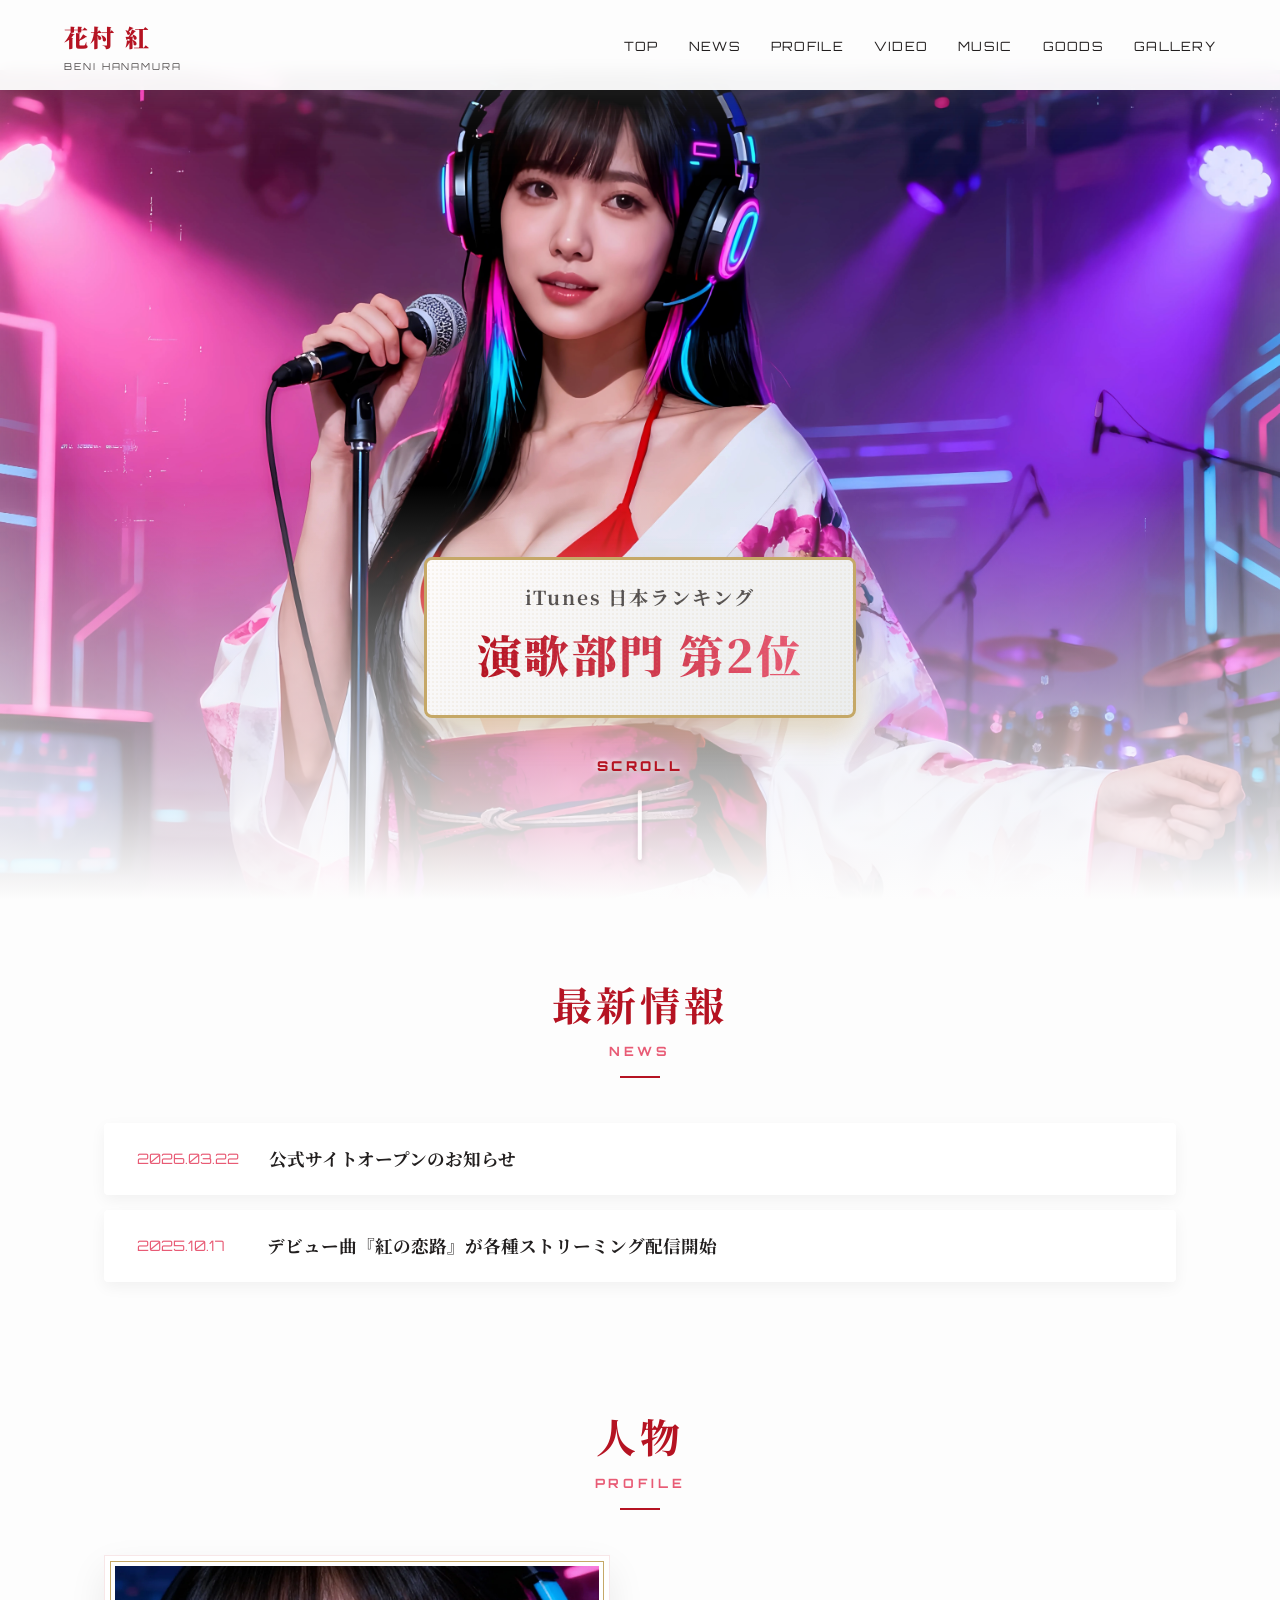
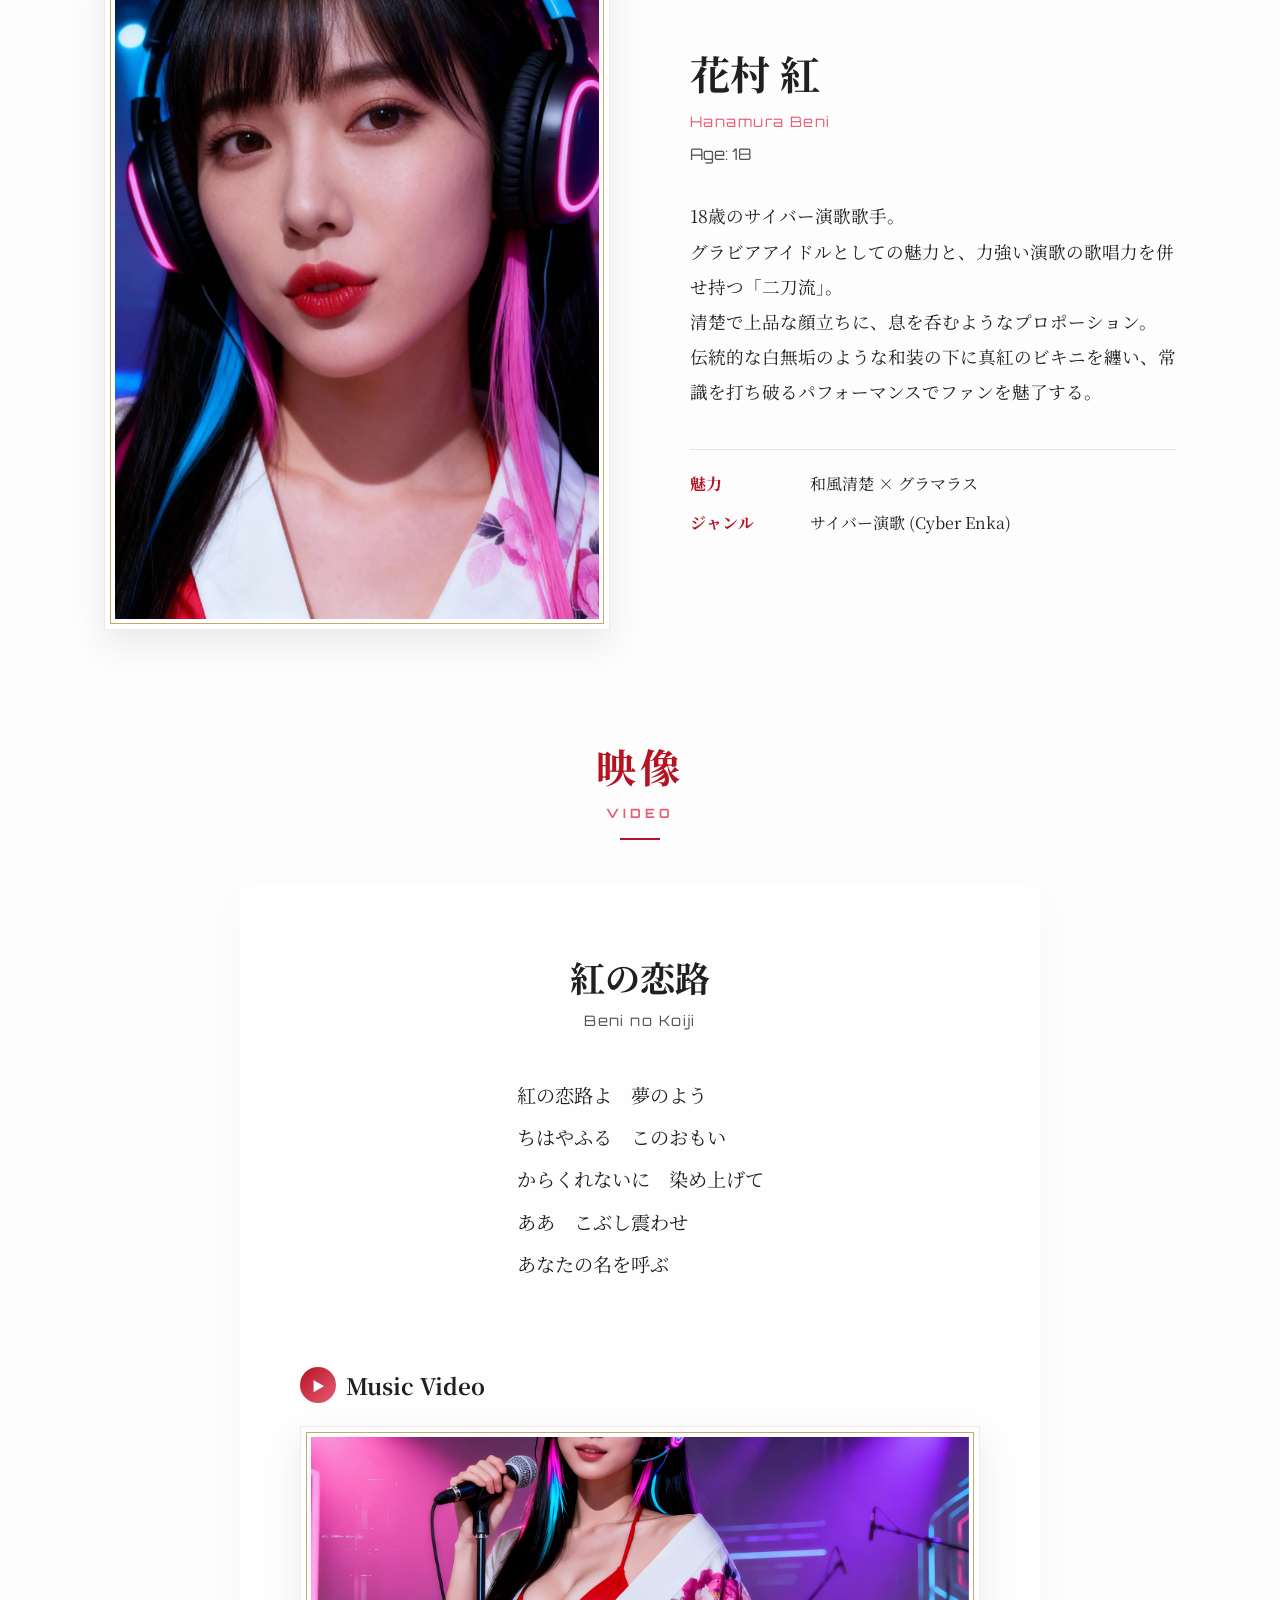
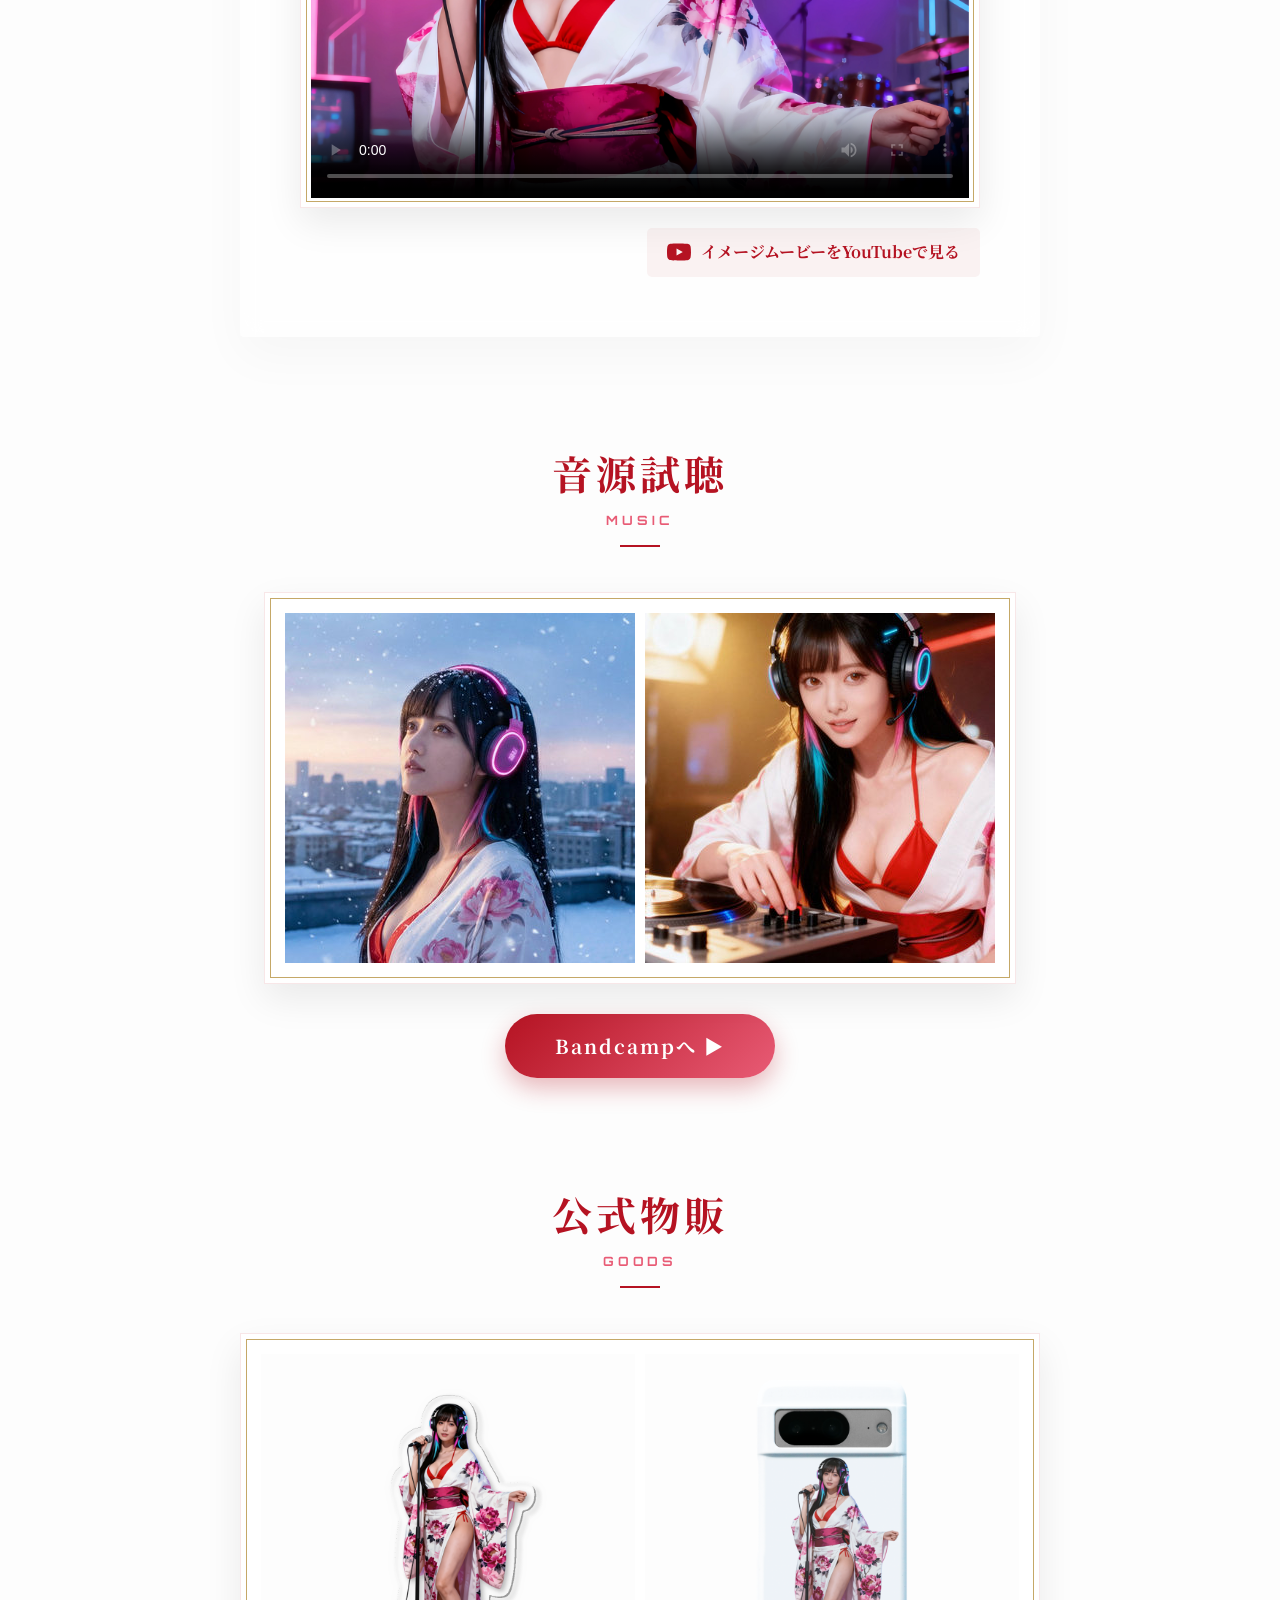
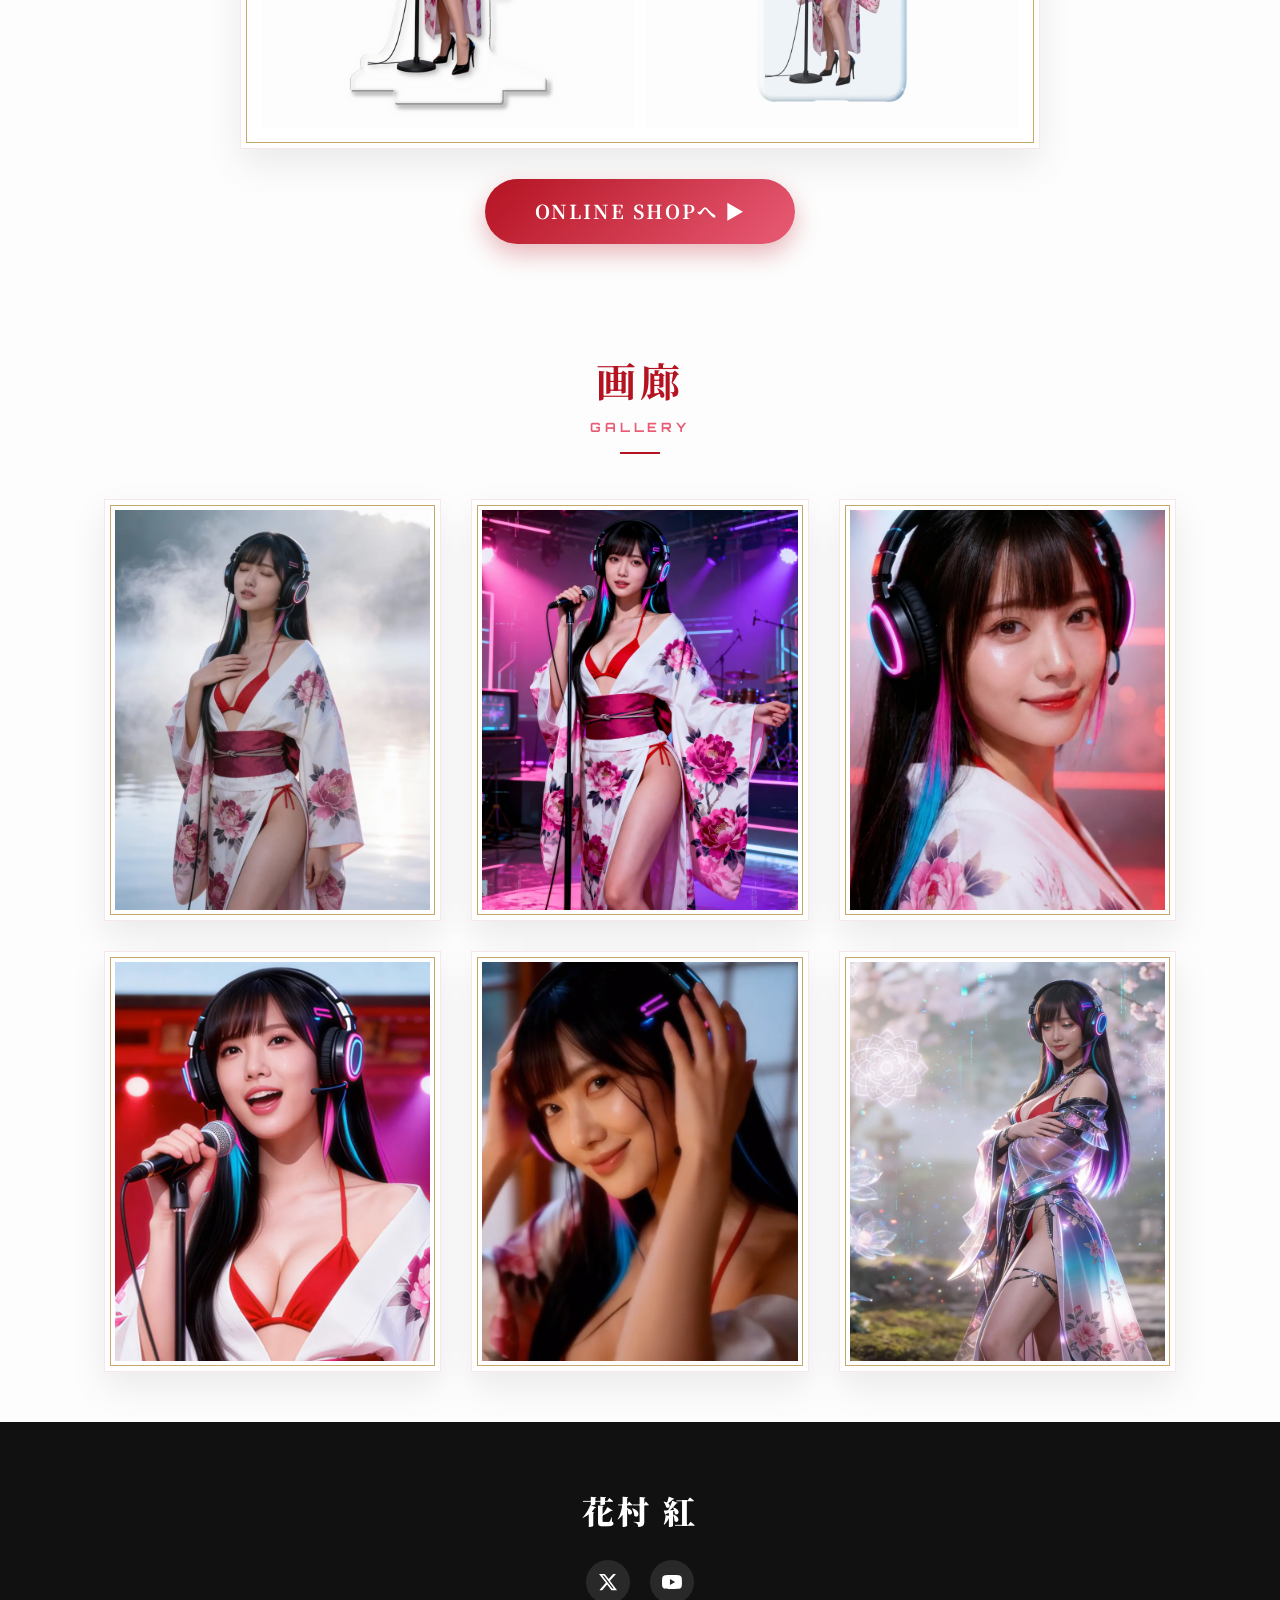
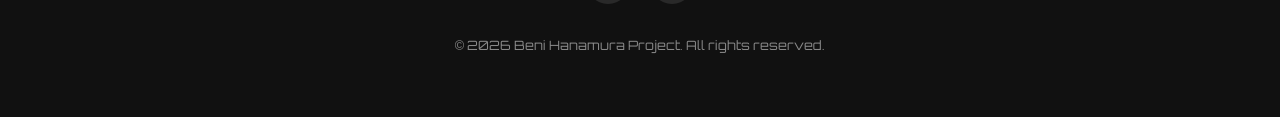
==== index.html @ e588fca7 "YouTubeイメージムービーのURLを更新" ====
<!DOCTYPE html>
<html lang="ja">
<head>
    <meta charset="UTF-8">
    <meta name="viewport" content="width=device-width, initial-scale=1.0">
    <meta name="description" content="iTunes演歌ランキング第2位獲得！18歳のグラビア×サイバー演歌歌手「花村 紅（はなむら べに）」のアーティスト公式サイト。">
    <meta name="keywords" content="花村紅, Beni Hanamura, サイバー演歌, 演歌, グラビア, アイドル, 紅の恋路">
    <title>花村 紅 (Beni Hanamura) | Official Website</title>
    
    <!-- Favicon & Web App Manifest -->
    <link rel="apple-touch-icon" sizes="180x180" href="images/favicon/apple-touch-icon.png">
    <link rel="icon" type="image/png" sizes="32x32" href="images/favicon/favicon-32x32.png">
    <link rel="icon" type="image/png" sizes="16x16" href="images/favicon/favicon-16x16.png">
    <link rel="manifest" href="manifest.json">
    <meta name="theme-color" content="#ffffff">
    
    <!-- OGP / Twitter Card for SEO -->
    <meta property="og:type" content="website">
    <meta property="og:url" content="https://jayz-ai.github.io/hanamura_hp/">
    <meta property="og:title" content="花村 紅 (Beni Hanamura) | Official Website">
    <meta property="og:description" content="iTunes演歌ランキング第2位獲得！18歳のグラビア×サイバー演歌歌手「花村 紅（はなむら べに）」のアーティスト公式サイト。">
    <meta property="og:image" content="https://jayz-ai.github.io/hanamura_hp/images/beni_hanamura_KV.jpg">
    <meta name="twitter:card" content="summary_large_image">
    <meta name="twitter:site" content="@BeniHanaCyber">
    <meta name="twitter:title" content="花村 紅 (Beni Hanamura) | Official Website">
    <meta name="twitter:description" content="iTunes演歌ランキング第2位獲得！18歳のグラビア×サイバー演歌歌手「花村 紅（はなむら べに）」のアーティスト公式サイト。">
    <meta name="twitter:image" content="https://jayz-ai.github.io/hanamura_hp/images/beni_hanamura_KV.jpg">
    
    <!-- Google Fonts -->
    <link rel="preconnect" href="https://fonts.googleapis.com">
    <link rel="preconnect" href="https://fonts.gstatic.com" crossorigin>
    <link href="https://fonts.googleapis.com/css2?family=Noto+Serif+JP:wght@300;400;700;900&family=Orbitron:wght@400;700;900&display=swap" rel="stylesheet">
    
    <link rel="stylesheet" href="css/style.css?v=2">
</head>
<body>
    <!-- 白いシルクのような流れる背景と、花びらを降らせるキャンバス -->
    <div class="silk-background"></div>
    <canvas id="petal-canvas"></canvas>

    <!-- Header / Navigation -->
    <header class="header">
        <div class="logo">
            <span class="logo-jp">花村 紅</span>
            <span class="logo-en">BENI HANAMURA</span>
        </div>
        <nav class="nav">
            <ul>
                <li><a href="#hero">TOP</a></li>
                <li><a href="#news">NEWS</a></li>
                <li><a href="#profile">PROFILE</a></li>
                <li><a href="#video">VIDEO</a></li>
                <li><a href="#music">MUSIC</a></li>
                <li><a href="#goods">GOODS</a></li>
                <li><a href="#gallery">GALLERY</a></li>
            </ul>
        </nav>
    </header>

    <!-- メインコンテンツ -->
    <main class="main-content">
        <!-- SEO用 不可視の大見出し -->
        <h1 class="visually-hidden">花村 紅 (Beni Hanamura) 公式サイト - サイバー演歌</h1>
        
        <!-- Hero Section (Parallax) -->
        <section id="hero" class="hero section parallax-container">
            <!-- 遠景レイヤー -->
            <div class="parallax-layer parallax-base">
                <div class="hero-bg" style="background-image: url('images/beni_hanamura_KV.jpg');"></div>
            </div>
            
            <!-- 近景レイヤー（テキスト・装飾） -->
            <div class="parallax-layer parallax-fg">
                <div class="hero-content">
                    <div class="badge-container">
                        <div class="award-badge">
                            <span class="badge-text-small">iTunes 日本ランキング</span>
                            <span class="badge-text-large">演歌部門 第2位</span>
                        </div>
                    </div>
                </div>
                
                <div class="scroll-indicator">
                    <span class="scroll-text">SCROLL</span>
                    <div class="scroll-line"></div>
                </div>
            </div>
        </section>

        <!-- News Section -->
        <section id="news" class="news section reveal-on-scroll">
            <div class="container">
                <h2 class="section-title">
                    <span class="title-jp">最新情報</span>
                    <span class="title-en">NEWS</span>
                </h2>
                
                <div class="news-list">
                    <!-- NEWS_START -->

                    <!-- 記事 news-3 -->
                    <article class="news-item" data-id="news-3">
                        <div class="news-date">2026.03.22</div>
                        <h3 class="news-title">公式サイトオープンのお知らせ</h3>
                        <!-- モーダル展開用の詳細データ (非表示) -->
                        <div class="news-detail-content" style="display: none;">
                            <div class="news-modal-date">2026.03.22</div>
                            <h3 class="news-modal-title">公式サイトオープンのお知らせ</h3>
                            <div class="news-modal-body">
                                <img src="images/beni_hanamura_KV.jpg" alt="image" class="news-modal-image"><br>
花村紅の公式サイトをオープンいたしました！<br><br>
最新情報や限定コンテンツを皆様にお届けしていきます。<br><br>
今後とも花村紅の応援をよろしくお願いいたします🌸
                            </div>
                        </div>
                    </article>

                    <!-- 記事 news-2 -->
                    <article class="news-item" data-id="news-2">
                        <div class="news-date">2025.10.17</div>
                        <h3 class="news-title">デビュー曲『紅の恋路』が各種ストリーミング配信開始</h3>
                        <!-- モーダル展開用の詳細データ (非表示) -->
                        <div class="news-detail-content" style="display: none;">
                            <div class="news-modal-date">2025.10.17</div>
                            <h3 class="news-modal-title">デビュー曲『紅の恋路』が各種ストリーミング配信開始</h3>
                            <div class="news-modal-body">
                                グラビアアイドル×サイバー演歌の鮮烈なデビュー曲『紅の恋路』がSpotify, Apple Musicをはじめとする各種ストリーミングサービスで配信開始されました。<br><br>
力強いビートと哀愁漂うコブシの融合をぜひお楽しみください。<br>
<br>
配信リンクはこちら：<br><br>
<a href="https://example.com/music" target="_blank" rel="noopener noreferrer">https://example.com/music</a>
                            </div>
                        </div>
                    </article>
                    <!-- NEWS_END -->
                </div>
            </div>
        </section>

        <!-- Profile Section -->
        <section id="profile" class="profile section reveal-on-scroll">
            <div class="container">
                <h2 class="section-title">
                    <span class="title-jp">人物</span>
                    <span class="title-en">PROFILE</span>
                </h2>
                
                <div class="profile-grid">
                    <div class="profile-image-col">
                        <div class="profile-image-wrapper image-frame">
                            <img src="images/profile/profile.webp" alt="花村紅 プロフィール">
                        </div>
                    </div>
                    <div class="profile-text-col">
                        <h3 class="profile-name">花村 紅 <span class="name-ruby">Hanamura Beni</span></h3>
                        <p class="profile-age">Age: 18</p>
                        <p class="profile-desc">
                            18歳のサイバー演歌歌手。<br>
                            グラビアアイドルとしての魅力と、力強い演歌の歌唱力を併せ持つ「二刀流」。<br>
                            清楚で上品な顔立ちに、息を呑むようなプロポーション。<br>
                            伝統的な白無垢のような和装の下に真紅のビキニを纏い、常識を打ち破るパフォーマンスでファンを魅了する。
                        </p>
                        
                        <div class="profile-details">
                            <div class="detail-item">
                                <span class="detail-label">魅力</span>
                                <span class="detail-value">和風清楚 × グラマラス</span>
                            </div>
                            <div class="detail-item">
                                <span class="detail-label">ジャンル</span>
                                <span class="detail-value">サイバー演歌 (Cyber Enka)</span>
                            </div>
                        </div>
                    </div>
                </div>
            </div>
        </section>

        <!-- Video Section -->
        <section id="video" class="music section reveal-on-scroll">
            <div class="container">
                <h2 class="section-title">
                    <span class="title-jp">映像</span>
                    <span class="title-en">VIDEO</span>
                </h2>
                
                <div class="music-content">
                    <div class="music-info">
                        <h3 class="song-title">紅の恋路</h3>
                        <p class="song-subtitle">Beni no Koiji</p>
                        
                        <div class="lyrics-excerpt">
                            <p>紅の恋路よ　夢のよう</p>
                            <p>ちはやふる　このおもい</p>
                            <p>からくれないに　染め上げて</p>
                            <p>ああ　こぶし震わせ</p>
                            <p>あなたの名を呼ぶ</p>
                        </div>
                        
                        <!-- ミュージックビデオ プレイヤー -->
                        <div class="mv-player">
                            <h3 class="mv-title">
                                <span class="mv-title-icon">▶</span> Music Video
                            </h3>
                            <div class="mv-video-wrapper image-frame">
                                <video controls preload="metadata" poster="images/花村紅_カバーアート.jpg">
                                    <source src="images/MVclip/紅の恋路_websiteカット.mp4" type="video/mp4">
                                    お使いのブラウザは動画再生に対応していません。
                                </video>
                            </div>
                            <div class="mv-link-container">
                                <a href="https://youtu.be/Cvyobrp3hOU?si=V7_KfilM-rf8Oe_V" target="_blank" rel="noopener noreferrer" class="youtube-mv-link">
                                    <svg viewBox="0 0 24 24" width="24" height="24" fill="currentColor">
                                        <path d="M23.498 6.186a3.016 3.016 0 0 0-2.122-2.136C19.505 3.5 12 3.5 12 3.5s-7.505 0-9.377.55a3.016 3.016 0 0 0-2.122 2.136C0 8.084 0 12 0 12s0 3.916.501 5.814a3.016 3.016 0 0 0 2.122 2.136c1.872.55 9.377.55 9.377.55s7.505 0 9.377-.55a3.016 3.016 0 0 0 2.122-2.136C24 15.916 24 12 24 12s0-3.916-.502-5.814zM9.545 15.568V8.432L15.818 12l-6.273 3.568z"></path>
                                    </svg>
                                    <span>イメージムービーをYouTubeで見る</span>
                                </a>
                            </div>
                        </div>
                    </div>
                </div>
            </div>
        </section>

        <!-- Music (Audio) Section -->
        <section id="music" class="music-audio section reveal-on-scroll">
            <div class="container">
                <h2 class="section-title">
                    <span class="title-jp">音源試聴</span>
                    <span class="title-en">MUSIC</span>
                </h2>
                
                <div class="goods-content">
                    <a href="https://jayz-blutaz.bandcamp.com/" target="_blank" rel="noopener noreferrer" class="goods-link-wrapper image-frame">
                        <div class="goods-images">
                            <div class="goods-img-col">
                                <img id="random-music-img-1" src="images/music_thmb/music_01.jpg" alt="Music Thumbnail 1">
                            </div>
                            <div class="goods-img-col">
                                <img id="random-music-img-2" src="images/music_thmb/music_02.jpg" alt="Music Thumbnail 2">
                            </div>
                        </div>
                    </a>
                    <div class="goods-button-container">
                        <a href="https://jayz-blutaz.bandcamp.com/" target="_blank" rel="noopener noreferrer" class="btn-goods">
                            Bandcampへ ▶
                        </a>
                    </div>
                </div>
            </div>
        </section>

        <!-- Goods Section -->
        <section id="goods" class="goods section reveal-on-scroll">
            <div class="container">
                <h2 class="section-title">
                    <span class="title-jp">公式物販</span>
                    <span class="title-en">GOODS</span>
                </h2>
                
                <div class="goods-content">
                    <a href="https://suzuri.jp/HanamuraBeni" target="_blank" rel="noopener noreferrer" class="goods-link-wrapper image-frame">
                        <div class="goods-images">
                            <div class="goods-img-col">
                                <img src="images/goods/goods01.png" alt="グッズ固定">
                            </div>
                            <div class="goods-img-col">
                                <img id="random-goods-img" src="images/goods/goods02.png" alt="グッズランダム">
                            </div>
                        </div>
                    </a>
                    <div class="goods-button-container">
                        <a href="https://suzuri.jp/HanamuraBeni" target="_blank" rel="noopener noreferrer" class="btn-goods">
                            ONLINE SHOPへ ▶
                        </a>
                    </div>
                </div>
            </div>
        </section>

        <!-- Gallery Section -->
        <section id="gallery" class="gallery section reveal-on-scroll">
            <div class="container">
                <h2 class="section-title">
                    <span class="title-jp">画廊</span>
                    <span class="title-en">GALLERY</span>
                </h2>
                
                <div class="gallery-grid">
                    <div class="gallery-item image-frame"><img src="images/gallery/gallery_01.webp" alt="Gallery 1"></div>
                    <div class="gallery-item image-frame"><img src="images/gallery/gallery02.webp" alt="Gallery 2"></div>
                    <div class="gallery-item image-frame"><img src="images/gallery/gallery03.webp" alt="Gallery 3"></div>
                    <div class="gallery-item image-frame"><img src="images/gallery/gallery04.webp" alt="Gallery 4"></div>
                    <div class="gallery-item image-frame"><img src="images/gallery/gallery05.webp" alt="Gallery 5"></div>
                    <div class="gallery-item image-frame"><img src="images/gallery/gallery06.webp" alt="Gallery 6"></div>
                </div>
            </div>
        </section>

    </main>

    <!-- Footer -->
    <footer class="footer">
        <div class="footer-content">
            <div class="footer-logo">花村 紅</div>
            
            <!-- SNS Links -->
            <div class="footer-socials">
                <a href="https://x.com/BeniHanaCyber" target="_blank" rel="noopener noreferrer" class="social-icon" aria-label="X (Twitter)">
                    <svg viewBox="0 0 24 24" width="20" height="20" fill="currentColor">
                        <path d="M18.244 2.25h3.308l-7.227 8.26 8.502 11.24H16.17l-5.214-6.817L4.99 21.75H1.68l7.73-8.835L1.254 2.25H8.08l4.713 6.231zm-1.161 17.52h1.833L7.084 4.126H5.117z"></path>
                    </svg>
                </a>
                <a href="https://www.youtube.com/@BeniHanamura.official" target="_blank" rel="noopener noreferrer" class="social-icon" aria-label="YouTube">
                    <svg viewBox="0 0 24 24" width="20" height="20" fill="currentColor">
                        <path d="M23.498 6.186a3.016 3.016 0 0 0-2.122-2.136C19.505 3.5 12 3.5 12 3.5s-7.505 0-9.377.55a3.016 3.016 0 0 0-2.122 2.136C0 8.084 0 12 0 12s0 3.916.501 5.814a3.016 3.016 0 0 0 2.122 2.136c1.872.55 9.377.55 9.377.55s7.505 0 9.377-.55a3.016 3.016 0 0 0 2.122-2.136C24 15.916 24 12 24 12s0-3.916-.502-5.814zM9.545 15.568V8.432L15.818 12l-6.273 3.568z"></path>
                    </svg>
                </a>
            </div>

            <p class="copyright">&copy; 2026 Beni Hanamura Project. All rights reserved.</p>
        </div>
    </footer>

    <!-- フット・スクリプト類 -->
    <script src="js/particles.js"></script>
    <script src="js/script.js"></script>

    <!-- News Modal -->
    <div id="news-modal" class="news-modal">
        <div class="news-modal-overlay"></div>
        <div class="news-modal-content image-frame">
            <button class="news-modal-close" aria-label="閉じる">&times;</button>
            <div id="news-modal-inner" class="news-modal-inner">
                <!-- コンテンツはJSで動的に挿入されます -->
            </div>
        </div>
    </div>
</body>
</html>
---- css/style.css ----
/* 
   テーマ: 着物の白いシルク生地と牡丹柄
   フォント: Noto Serif JP (明朝), Orbitron (英字サイバー)
*/

:root {
    /* カラーパレット */
    --color-silk-light: #fdfdfd;
    --color-silk-dark: #f0ecec;
    --color-botan-red: #B51322; /* 深紅 */
    --color-botan-pink: #E85B75;
    --color-gold: #c5a867; /* 箔押しアクセント用 */
    --color-text-main: #221f1f;
    --color-text-sub: #555151;
    
    /* フォント */
    --font-serif: 'Noto Serif JP', serif;
    --font-cyber: 'Orbitron', sans-serif;
    
    /* トランジション */
    --transition-smooth: all 0.6s cubic-bezier(0.16, 1, 0.3, 1);
}

/* Base Styles */
* {
    margin: 0;
    padding: 0;
    box-sizing: border-box;
}

html {
    scroll-behavior: smooth;
    overflow-x: hidden;
}

/* SEO / アクセシビリティ 用非表示クラス */
.visually-hidden {
    position: absolute;
    width: 1px;
    height: 1px;
    padding: 0;
    margin: -1px;
    overflow: hidden;
    clip: rect(0, 0, 0, 0);
    white-space: nowrap;
    border: 0;
}

body {
    font-family: var(--font-serif);
    color: var(--color-text-main);
    background-color: var(--color-silk-light);
    line-height: 1.8;
    overflow-x: hidden;
    position: relative;
}

/* シルク背景のアニメーション */
.silk-background {
    position: fixed;
    top: 0;
    left: 0;
    width: 100vw;
    height: 100vh;
    z-index: -2;
    background: linear-gradient(135deg, var(--color-silk-light) 0%, var(--color-silk-dark) 50%, var(--color-silk-light) 100%);
    background-size: 200% 200%;
    animation: silkFlow 15s ease infinite;
    opacity: 0.8;
}

@keyframes silkFlow {
    0% { background-position: 0% 50%; }
    50% { background-position: 100% 50%; }
    100% { background-position: 0% 50%; }
}

/* 花びらキャンバス */
#petal-canvas {
    position: fixed;
    top: 0;
    left: 0;
    width: 100vw;
    height: 100vh;
    z-index: -1;
    pointer-events: none;
}

/* Layout Classes */
.container {
    max-width: 1200px;
    margin: 0 auto;
    padding: 0 5%;
}

.section {
    padding: 50px 0;
    min-height: 50vh;
    display: flex;
    flex-direction: column;
    justify-content: center;
}

/* Typography */
h1, h2, h3, h4 {
    font-weight: 700;
}

.section-title {
    text-align: center;
    margin-bottom: 60px;
    position: relative;
}

.section-title .title-en {
    display: block;
    font-family: var(--font-cyber);
    font-size: 0.8rem;
    color: var(--color-botan-pink);
    letter-spacing: 0.3em;
    margin-bottom: 5px;
}

.section-title .title-jp {
    display: block;
    font-size: 2.5rem;
    color: var(--color-botan-red);
    letter-spacing: 0.1em;
}

.section-title::after {
    content: '';
    position: absolute;
    bottom: -15px;
    left: 50%;
    transform: translateX(-50%);
    width: 40px;
    height: 2px;
    background: var(--color-botan-red);
}

/* 和風画像フレーム（屏風や掛け軸を意識） */
.image-frame {
    position: relative;
    padding: 10px;
    background: #fff;
    box-shadow: 0 15px 35px rgba(0,0,0,0.08);
    border: 1px solid rgba(181, 19, 34, 0.1);
}

.image-frame::before {
    content: '';
    position: absolute;
    top: 0; left: 0; right: 0; bottom: 0;
    border: 1px solid var(--color-gold);
    margin: 5px;
    pointer-events: none;
}

.image-frame img {
    width: 100%;
    height: 100%;
    object-fit: cover;
    display: block;
}


/* ヘッダーは常に白背景で固定（透明状態を廃止） */
.header {
    position: fixed;
    top: 0;
    left: 0;
    width: 100%;
    padding: 15px 5%;
    display: flex;
    justify-content: space-between;
    align-items: center;
    z-index: 100;
    background: rgba(253, 253, 253, 0.96);
    backdrop-filter: blur(8px);
    box-shadow: 0 2px 20px rgba(0,0,0,0.07);
    transition: var(--transition-smooth);
}

.header.scrolled {
    background: rgba(253, 253, 253, 0.98);
    backdrop-filter: blur(12px);
    box-shadow: 0 2px 20px rgba(0,0,0,0.1);
    padding: 10px 5%;
}

.logo {
    display: flex;
    flex-direction: column;
}

.logo-jp {
    font-size: 1.5rem;
    font-weight: 900;
    color: var(--color-botan-red);
    letter-spacing: 0.1em;
}

.logo-en {
    font-family: var(--font-cyber);
    font-size: 0.6rem;
    letter-spacing: 0.2em;
    color: var(--color-text-sub);
}

.nav ul {
    display: flex;
    list-style: none;
    gap: 30px;
}

.nav a {
    text-decoration: none;
    color: var(--color-text-main);
    font-family: var(--font-cyber);
    font-size: 0.8rem;
    letter-spacing: 0.1em;
    transition: var(--transition-smooth);
    position: relative;
}

.nav a:hover {
    color: var(--color-botan-red);
}

.nav a::after {
    content: '';
    position: absolute;
    bottom: -5px;
    left: 0;
    width: 0;
    height: 1px;
    background: var(--color-botan-red);
    transition: var(--transition-smooth);
}

.nav a:hover::after {
    width: 100%;
}

/* ==================================
   Hero Section (Parallax)
================================== */
/* 
   メインスクロールエリア
   （3D perspectiveパララックスは廃止。シンプルな通常フローで実装）
*/
.main-content {
    overflow-x: hidden;
    /* ヘッダーの高さ分だけ上部を空ける（ヘッダー下から画像が始まる） */
    padding-top: 70px;
}

/* Heroセクション: 残りのビューポートを埋める */
.parallax-container {
    height: calc(100vh - 70px);
    position: relative;
    padding: 0;
    overflow: hidden;
    /* 固定ヘッダー分のスクロールオフセット（TOPリンクでキャラの頭が隠れないように） */
    scroll-margin-top: 70px;
}

.parallax-layer {
    position: absolute;
    top: 0; right: 0; bottom: 0; left: 0;
}

/* 背景画像レイヤー */
.parallax-base {
    z-index: 0;
}

.hero-bg {
    width: 100%;
    height: 100%;
    background-size: cover;
    /* キャラの顔が上寄りに見えるよう調整 */
    background-position: center 15%;
    background-repeat: no-repeat;
    box-shadow: inset 0 0 100px rgba(255,255,255,0.3);
}

.hero-bg::after {
    content:'';
    position:absolute;
    inset:0;
    /* 下へ向かって白フェードアウト */
    background: linear-gradient(to bottom, rgba(253,253,253,0) 50%, rgba(253,253,253,1) 100%);
}

/* テキストレイヤー */
.parallax-fg {
    z-index: 1;
    display: flex;
    flex-direction: column;
    justify-content: flex-end;
    align-items: center;
    text-align: center;
    padding-top: 0;
    padding-bottom: 18vh;
}

.badge-container {
    margin-bottom: 20px;
    animation: floating 4s ease-in-out infinite;
}

@keyframes floating {
    0% { transform: translateY(0px); }
    50% { transform: translateY(-10px); }
    100% { transform: translateY(0px); }
}

/* 和紙・箔押し風バッジ */
.award-badge {
    display: inline-flex;
    flex-direction: column;
    background: linear-gradient(135deg, #fdfbfb 0%, #ebedee 100%);
    border: 3px solid var(--color-gold);
    padding: 20px 50px;
    border-radius: 8px;
    box-shadow: 0 15px 30px rgba(197, 168, 103, 0.4);
    position: relative;
    overflow: hidden;
}

/* 和風のテクスチャを擬似要素で表現 */
.award-badge::before {
    content: '';
    position: absolute;
    inset: 0;
    background-image: radial-gradient(var(--color-gold) 1px, transparent 1px);
    background-size: 4px 4px;
    opacity: 0.1;
    pointer-events: none;
}

.badge-text-small {
    font-size: 1.2rem;
    font-weight: 700;
    color: var(--color-text-sub);
    letter-spacing: 0.1em;
}

.badge-text-large {
    font-size: 2.8rem;
    font-weight: 900;
    color: var(--color-botan-red);
    letter-spacing: 0.05em;
    background: linear-gradient(to right, var(--color-botan-red), var(--color-botan-pink));
    -webkit-background-clip: text;
    background-clip: text;
    -webkit-text-fill-color: transparent;
}

.hero-title {
    background: rgba(255, 255, 255, 0.85);
    padding: 30px 50px;
    border-radius: 2px;
    border-left: 4px solid var(--color-botan-red);
    box-shadow: 0 20px 40px rgba(0,0,0,0.05);
    backdrop-filter: blur(5px);
}

.title-catch {
    font-size: 1rem;
    color: var(--color-text-sub);
    letter-spacing: 0.2em;
    margin-bottom: 10px;
}

.title-main {
    font-size: 3rem;
    color: var(--color-text-main);
    line-height: 1.4;
    letter-spacing: 0.1em;
}

/* 水引を模したスクロールインジケーター */
.scroll-indicator {
    position: absolute;
    bottom: 40px;
    left: 50%;
    transform: translateX(-50%);
    display: flex;
    flex-direction: column;
    align-items: center;
    gap: 12px;
}

.scroll-text {
    font-family: var(--font-cyber);
    font-size: 0.85rem;
    font-weight: 900;
    letter-spacing: 0.25em;
    color: var(--color-botan-red);
    /* 白い発光と薄い黒い影を重ねることで、白背景でも赤背景でも埋もれないようにする */
    text-shadow: 
        0 0 5px rgba(255, 255, 255, 1),
        0 0 10px rgba(255, 255, 255, 0.8),
        0 2px 4px rgba(0, 0, 0, 0.2);
}

.scroll-line {
    width: 4px;
    height: 70px;
    background: rgba(255, 255, 255, 0.9);
    position: relative;
    overflow: hidden;
    border-radius: 4px;
    /* 線自体にも影をつけて浮き立たせる */
    box-shadow: 0 2px 6px rgba(0, 0, 0, 0.15);
}

.scroll-line::before {
    content: '';
    position: absolute;
    top: -100%;
    left: 0;
    width: 100%;
    height: 100%;
    background: var(--color-botan-red);
    box-shadow: 0 0 8px rgba(181, 19, 34, 0.8);
    animation: scrollLine 2s cubic-bezier(0.8, 0, 0.2, 1) infinite;
}

@keyframes scrollLine {
    0% { top: -100%; }
    100% { top: 100%; }
}

/* ==================================
   Profile Section
================================== */
.profile {
    position: relative;
    background-color: transparent; /* メインスクロールのラッパー上にあるため */
}

.profile-grid {
    display: grid;
    grid-template-columns: 1fr 1fr;
    gap: 60px;
    align-items: center;
}

.profile-image-col {
    position: relative;
}

.profile-image-wrapper {
    aspect-ratio: 3/4;
}

.profile-text-col {
    padding-left: 20px;
}

.profile-name {
    font-size: 2.5rem;
    color: var(--color-text-main);
    margin-bottom: 5px;
}

.name-ruby {
    display: block;
    font-family: var(--font-cyber);
    font-size: 0.9rem;
    color: var(--color-botan-pink);
    letter-spacing: 0.1em;
    font-weight: 400;
}

.profile-age {
    font-family: var(--font-cyber);
    color: var(--color-text-sub);
    margin-bottom: 30px;
}

.profile-desc {
    font-size: 1.1rem;
    margin-bottom: 40px;
    line-height: 2;
}

.profile-details {
    border-top: 1px solid rgba(0,0,0,0.1);
    padding-top: 20px;
}

.detail-item {
    display: flex;
    margin-bottom: 10px;
    font-size: 1rem;
}

.detail-label {
    width: 120px;
    font-weight: 700;
    color: var(--color-botan-red);
}

.detail-value {
    color: var(--color-text-main);
}

/* ==================================
   Music Section
================================== */
.music-content {
    background: rgba(255,255,255,0.6);
    padding: 60px;
    border-radius: 4px;
    box-shadow: 0 20px 50px rgba(0,0,0,0.03);
    backdrop-filter: blur(10px);
    max-width: 800px;
    margin: 0 auto;
}

.music-info {
    display: flex;
    flex-direction: column;
    justify-content: center;
}

.song-title {
    font-size: 2.2rem;
    color: var(--color-text-main);
    text-align: center;
}

.song-subtitle {
    font-family: var(--font-cyber);
    font-size: 0.9rem;
    color: var(--color-text-sub);
    letter-spacing: 0.1em;
    margin-bottom: 40px;
    text-align: center;
}

.lyrics-excerpt {
    font-size: 1.2rem;
    line-height: 2.2;
    margin-bottom: 40px;
    position: relative;
    /* 歌詞ブロック自体を中央寄せ配置 */
    max-width: fit-content;
    margin-left: auto;
    margin-right: auto;
}

.highlight-lyric {
    font-family: var(--font-cyber);
    font-size: 1.1rem;
    color: var(--color-botan-red);
    font-weight: 900;
    margin-top: 15px;
}

/* ミュージックビデオ プレイヤー */
.mv-player {
    margin-top: 40px;
}

.mv-title {
    font-size: 1.4rem;
    color: var(--color-text-main);
    margin-bottom: 20px;
    display: flex;
    align-items: center;
    gap: 10px;
}

.mv-title-icon {
    display: inline-flex;
    align-items: center;
    justify-content: center;
    width: 36px;
    height: 36px;
    background: linear-gradient(135deg, var(--color-botan-red), var(--color-botan-pink));
    color: #fff;
    font-size: 0.8rem;
    border-radius: 50%;
    flex-shrink: 0;
}

.mv-video-wrapper {
    aspect-ratio: 16/9;
    overflow: hidden;
    transition: var(--transition-smooth);
}

.mv-video-wrapper:hover {
    box-shadow: 0 25px 50px rgba(0,0,0,0.1);
    transform: translateY(-3px);
}

.mv-video-wrapper video {
    width: 100%;
    height: 100%;
    object-fit: cover;
    display: block;
}

.mv-link-container {
    margin-top: 20px;
    text-align: right;
}

.youtube-mv-link {
    display: inline-flex;
    align-items: center;
    gap: 10px;
    color: var(--color-botan-red);
    text-decoration: none;
    font-weight: 700;
    font-size: 1rem;
    padding: 10px 20px;
    border-radius: 5px;
    transition: var(--transition-smooth);
    background: rgba(181, 19, 34, 0.05);
}

.youtube-mv-link:hover {
    background: var(--color-botan-red);
    color: #fff;
    transform: translateY(-2px);
    box-shadow: 0 10px 20px rgba(181, 19, 34, 0.2);
}

/* ==================================
   Goods Section
================================== */
.goods-content {
    max-width: 800px;
    margin: 0 auto;
}

.goods-link-wrapper {
    display: block;
    position: relative;
    text-decoration: none;
    overflow: hidden;
    transition: var(--transition-smooth);
}

.goods-link-wrapper:hover {
    transform: translateY(-5px);
    box-shadow: 0 25px 45px rgba(0,0,0,0.15);
}

.goods-images {
    display: flex;
    gap: 10px;
    background: #fff;
    padding: 10px;
}

.goods-img-col {
    flex: 1;
    aspect-ratio: 1/1;
    overflow: hidden;
}

.goods-img-col img {
    width: 100%;
    height: 100%;
    object-fit: contain;
    background: #fdfdfd;
    transition: var(--transition-smooth);
}

.goods-link-wrapper:hover .goods-img-col img {
    transform: scale(1.05);
}

.goods-button-container {
    text-align: center;
    margin-top: 30px;
}

.btn-goods {
    display: inline-block;
    padding: 15px 50px;
    background: linear-gradient(135deg, var(--color-botan-red), var(--color-botan-pink));
    color: #fff;
    text-decoration: none;
    font-size: 1.2rem;
    font-weight: 700;
    letter-spacing: 0.1em;
    border-radius: 50px;
    box-shadow: 0 10px 25px rgba(181, 19, 34, 0.3);
    transition: var(--transition-smooth);
}

.btn-goods:hover {
    transform: translateY(-5px);
    box-shadow: 0 15px 35px rgba(181, 19, 34, 0.4);
    color: #fff;
}

/* ==================================
   Gallery Section
================================== */
.gallery-grid {
    display: grid;
    grid-template-columns: repeat(3, 1fr);
    gap: 30px;
}

.gallery-item {
    aspect-ratio: 4/5;
    overflow: hidden;
    transition: var(--transition-smooth);
    cursor: pointer;
}

.gallery-item:hover {
    transform: translateY(-10px);
    box-shadow: 0 25px 45px rgba(0,0,0,0.12);
}

.gallery-item img {
    transition: var(--transition-smooth);
}

.gallery-item:hover img {
    transform: scale(1.05);
}

/* ==================================
   Footer
================================== */
.footer {
    background: #111;
    color: #fff;
    padding: 60px 0;
    text-align: center;
    position: relative;
    overflow: hidden;
}

/* 牡丹柄の透かしをフッターに */
.footer::before {
    content: '';
    position: absolute;
    inset: 0;
    background-image: url('../【fullMV】紅の恋路/beni_image.jpg');
    background-size: cover;
    background-position: center;
    opacity: 0.1;
    filter: grayscale(100%) contrast(200%);
    pointer-events: none;
}

.footer-content {
    position: relative;
    z-index: 1;
}

.footer-logo {
    font-size: 2rem;
    font-weight: 900;
    margin-bottom: 20px;
    letter-spacing: 0.1em;
}

.footer-socials {
    display: flex;
    justify-content: center;
    gap: 20px;
    margin-bottom: 30px;
}

.social-icon {
    display: inline-flex;
    align-items: center;
    justify-content: center;
    width: 44px;
    height: 44px;
    border-radius: 50%;
    background: rgba(255, 255, 255, 0.1);
    color: #fff;
    transition: var(--transition-smooth);
}

.social-icon:hover {
    background: var(--color-botan-red);
    transform: translateY(-3px);
}

.copyright {
    font-family: var(--font-cyber);
    font-size: 0.8rem;
    color: rgba(255,255,255,0.5);
}

/* ==================================
   Animations / Utilities
================================== */
.reveal-on-scroll {
    opacity: 0;
    transform: translateY(40px);
    transition: opacity 1s ease-out, transform 1s ease-out;
}

.reveal-on-scroll.is-visible {
    opacity: 1;
    transform: translateY(0);
}

/* ==================================
   News Section
================================== */
.news {
    align-items: stretch;
}

.news .container {
    width: 100%;
    max-width: 1200px;
}

.news-list {
    width: 100%;
    display: flex;
    flex-direction: column;
    gap: 15px;
}

.news-item {
    background: #fff;
    padding: 20px 30px;
    border-radius: 4px;
    box-shadow: 0 5px 15px rgba(0,0,0,0.05);
    display: flex;
    align-items: center;
    gap: 30px;
    cursor: pointer;
    transition: var(--transition-smooth);
    border-left: 3px solid transparent;
}

.news-item:hover {
    transform: translateY(-2px);
    box-shadow: 0 10px 25px rgba(0,0,0,0.1);
    border-left-color: var(--color-botan-red);
}

.news-date {
    font-family: var(--font-cyber);
    font-size: 0.9rem;
    color: var(--color-botan-pink);
    min-width: 100px;
}

.news-title {
    font-size: 1.1rem;
    font-weight: 700;
    color: var(--color-text-main);
    flex: 1;
}

/* ==================================
   News Modal
================================== */
.news-modal {
    position: fixed;
    top: 0;
    left: 0;
    width: 100vw;
    height: 100vh;
    z-index: 1000;
    display: none;
    align-items: center;
    justify-content: center;
    opacity: 0;
    transition: opacity 0.3s ease;
    padding: 20px;
}

.news-modal.is-active {
    display: flex;
    opacity: 1;
}

.news-modal-overlay {
    position: absolute;
    inset: 0;
    background: rgba(0, 0, 0, 0.6);
    backdrop-filter: blur(5px);
}

.news-modal-content {
    position: relative;
    max-width: 700px;
    width: 100%;
    max-height: 90vh;
    background: #fff;
    z-index: 1001;
    overflow-y: auto;
    padding: 40px;
    transform: translateY(20px);
    transition: transform 0.3s cubic-bezier(0.16, 1, 0.3, 1);
}

.news-modal.is-active .news-modal-content {
    transform: translateY(0);
}

.news-modal-close {
    position: absolute;
    top: 15px;
    right: 20px;
    background: none;
    border: none;
    font-size: 2rem;
    line-height: 1;
    color: var(--color-text-sub);
    cursor: pointer;
    transition: color 0.3s;
}

.news-modal-close:hover {
    color: var(--color-botan-red);
}

.news-modal-inner {
    margin-top: 10px;
}

.news-modal-date {
    font-family: var(--font-cyber);
    font-size: 0.9rem;
    color: var(--color-botan-pink);
    margin-bottom: 10px;
}

.news-modal-title {
    font-size: 1.5rem;
    font-weight: 700;
    color: var(--color-botan-red);
    margin-bottom: 25px;
    padding-bottom: 15px;
    border-bottom: 1px solid rgba(0,0,0,0.1);
}

.news-modal-body {
    font-size: 1rem;
    line-height: 1.8;
    color: var(--color-text-main);
}

.news-modal-body p {
    margin-bottom: 15px;
}

.news-modal-body a {
    color: var(--color-botan-red);
    text-decoration: underline;
}

.news-modal-body a:hover {
    text-decoration: none;
}

.news-modal-image {
    width: 100%;
    max-height: 400px;
    object-fit: cover;
    margin-bottom: 25px;
    border-radius: 4px;
}

/* Media Queries */
@media screen and (max-width: 992px) {
    .profile-grid {
        grid-template-columns: 1fr;
    }
    .gallery-grid {
        grid-template-columns: repeat(2, 1fr);
    }
}

@media screen and (max-width: 768px) {
    .news-item {
        flex-direction: column;
        align-items: flex-start;
        gap: 10px;
        padding: 15px 20px;
    }
    .news-modal-content {
        padding: 30px 20px;
    }

    .title-main { font-size: 2rem; }
    .gallery-grid { grid-template-columns: 1fr; }
    .nav { display: none; }

    /* スマホではヘッダーが少し小さいので余白調整 */
    .main-content {
        padding-top: 60px;
    }

    .parallax-container {
        height: calc(100svh - 60px);
    }

    /* スマホでは画像の上寄りを強くしてキャラの顔を見せる */
    .hero-bg {
        background-position: center 5%;
    }

    .parallax-fg {
        padding-bottom: 22vh;
    }

    .hero-title {
        padding: 20px;
        margin-bottom: 10px;
    }
}
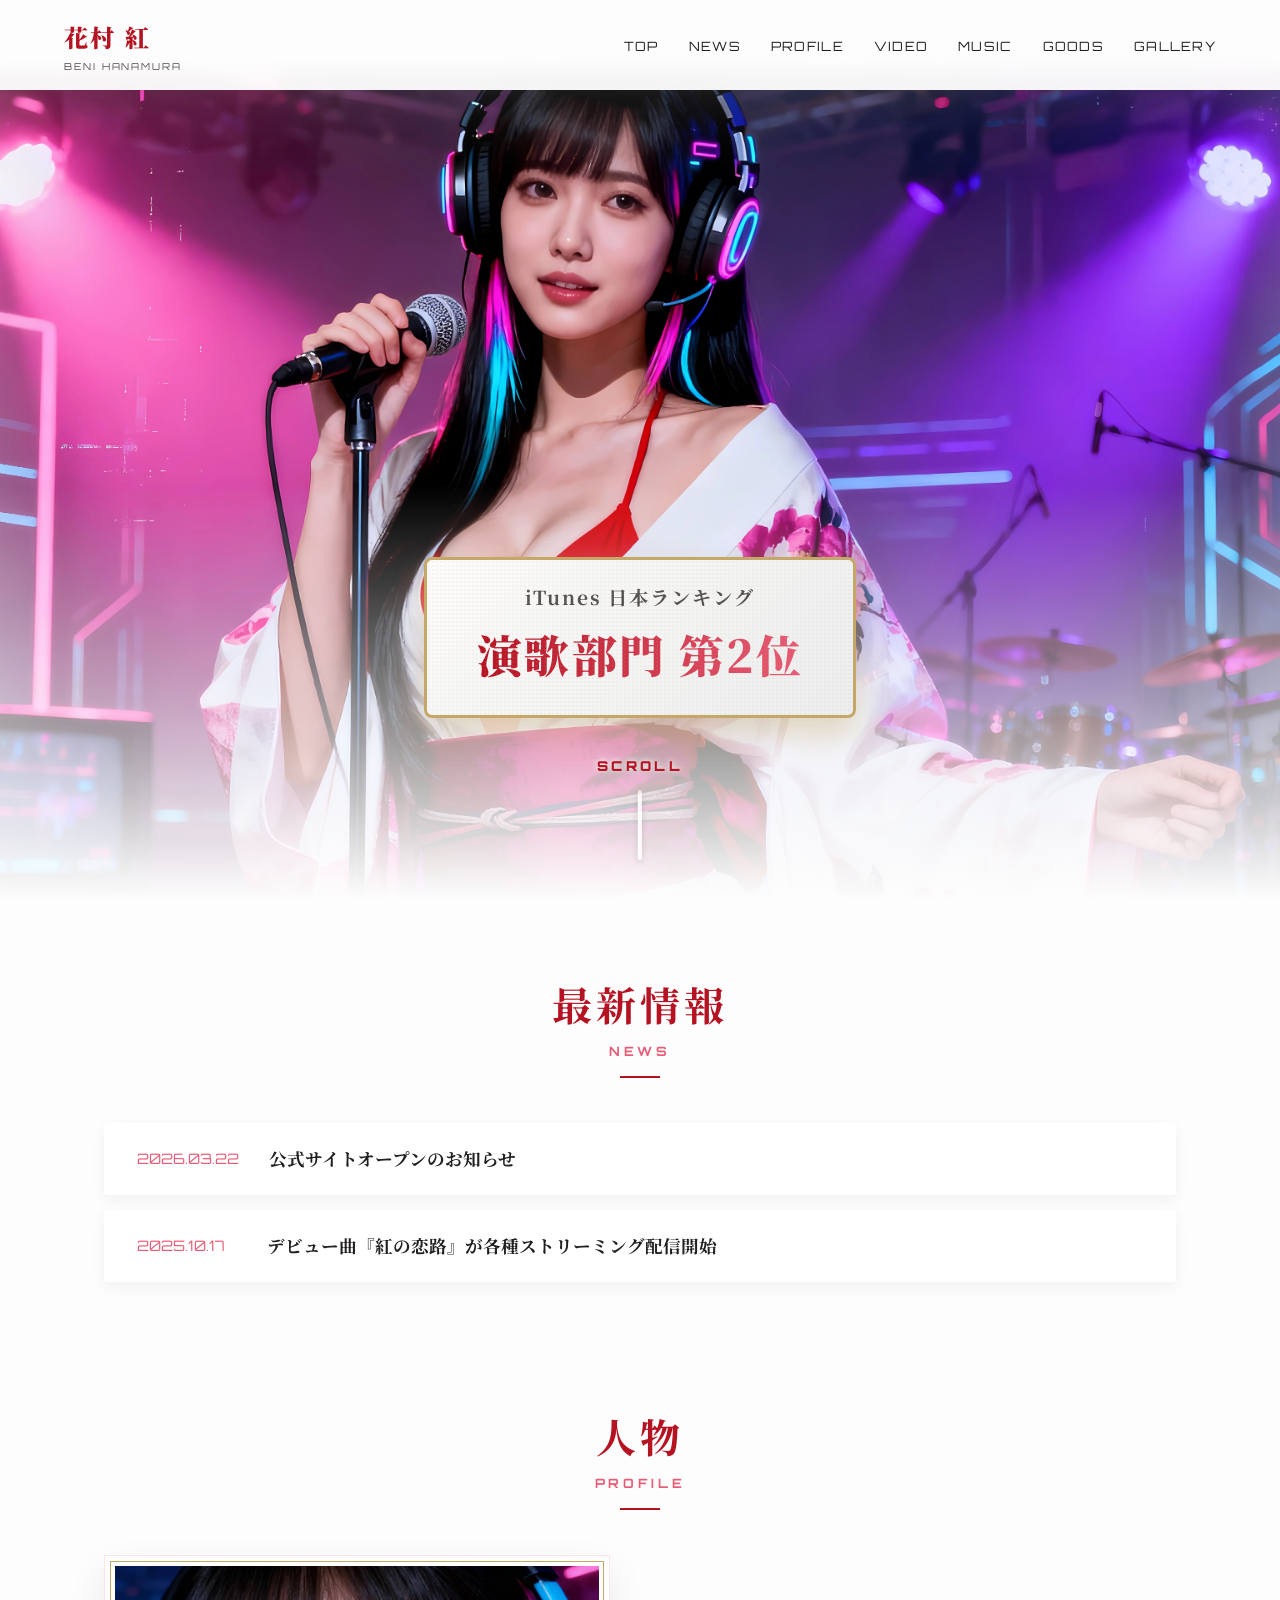
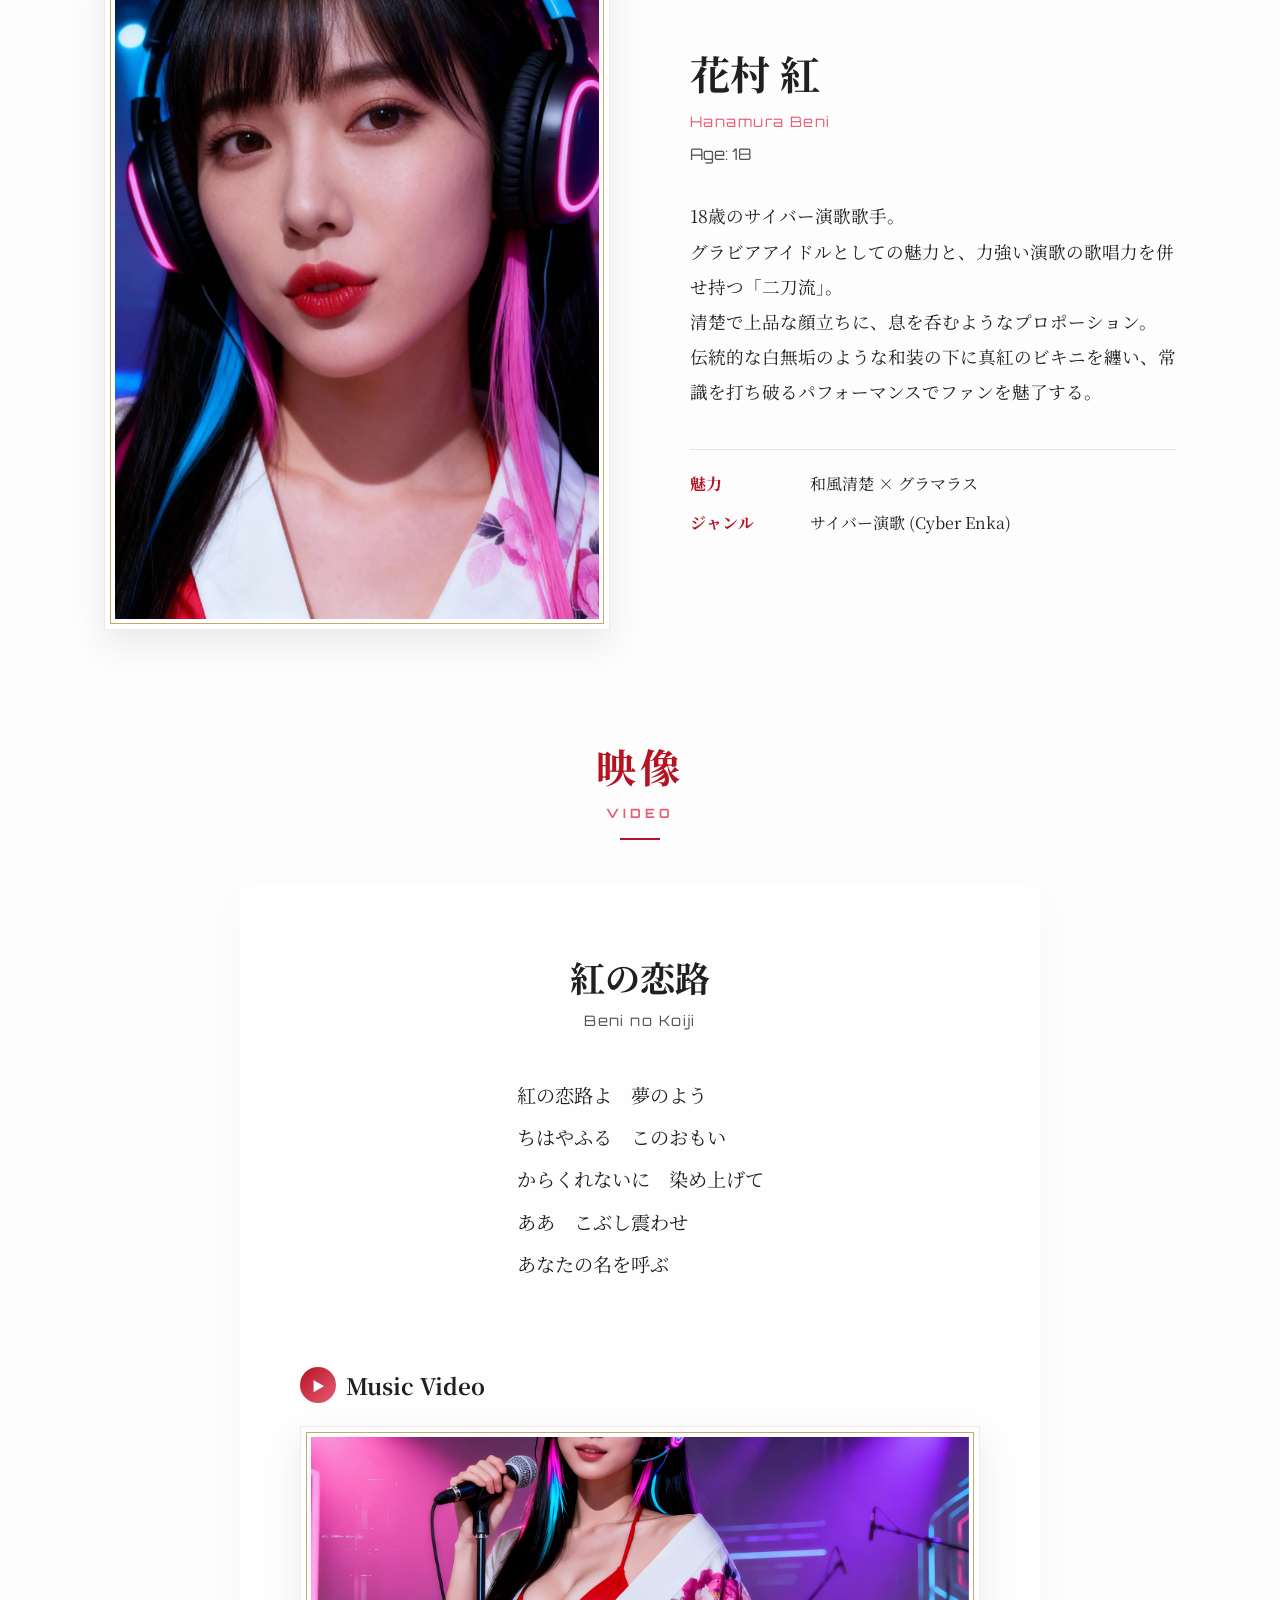
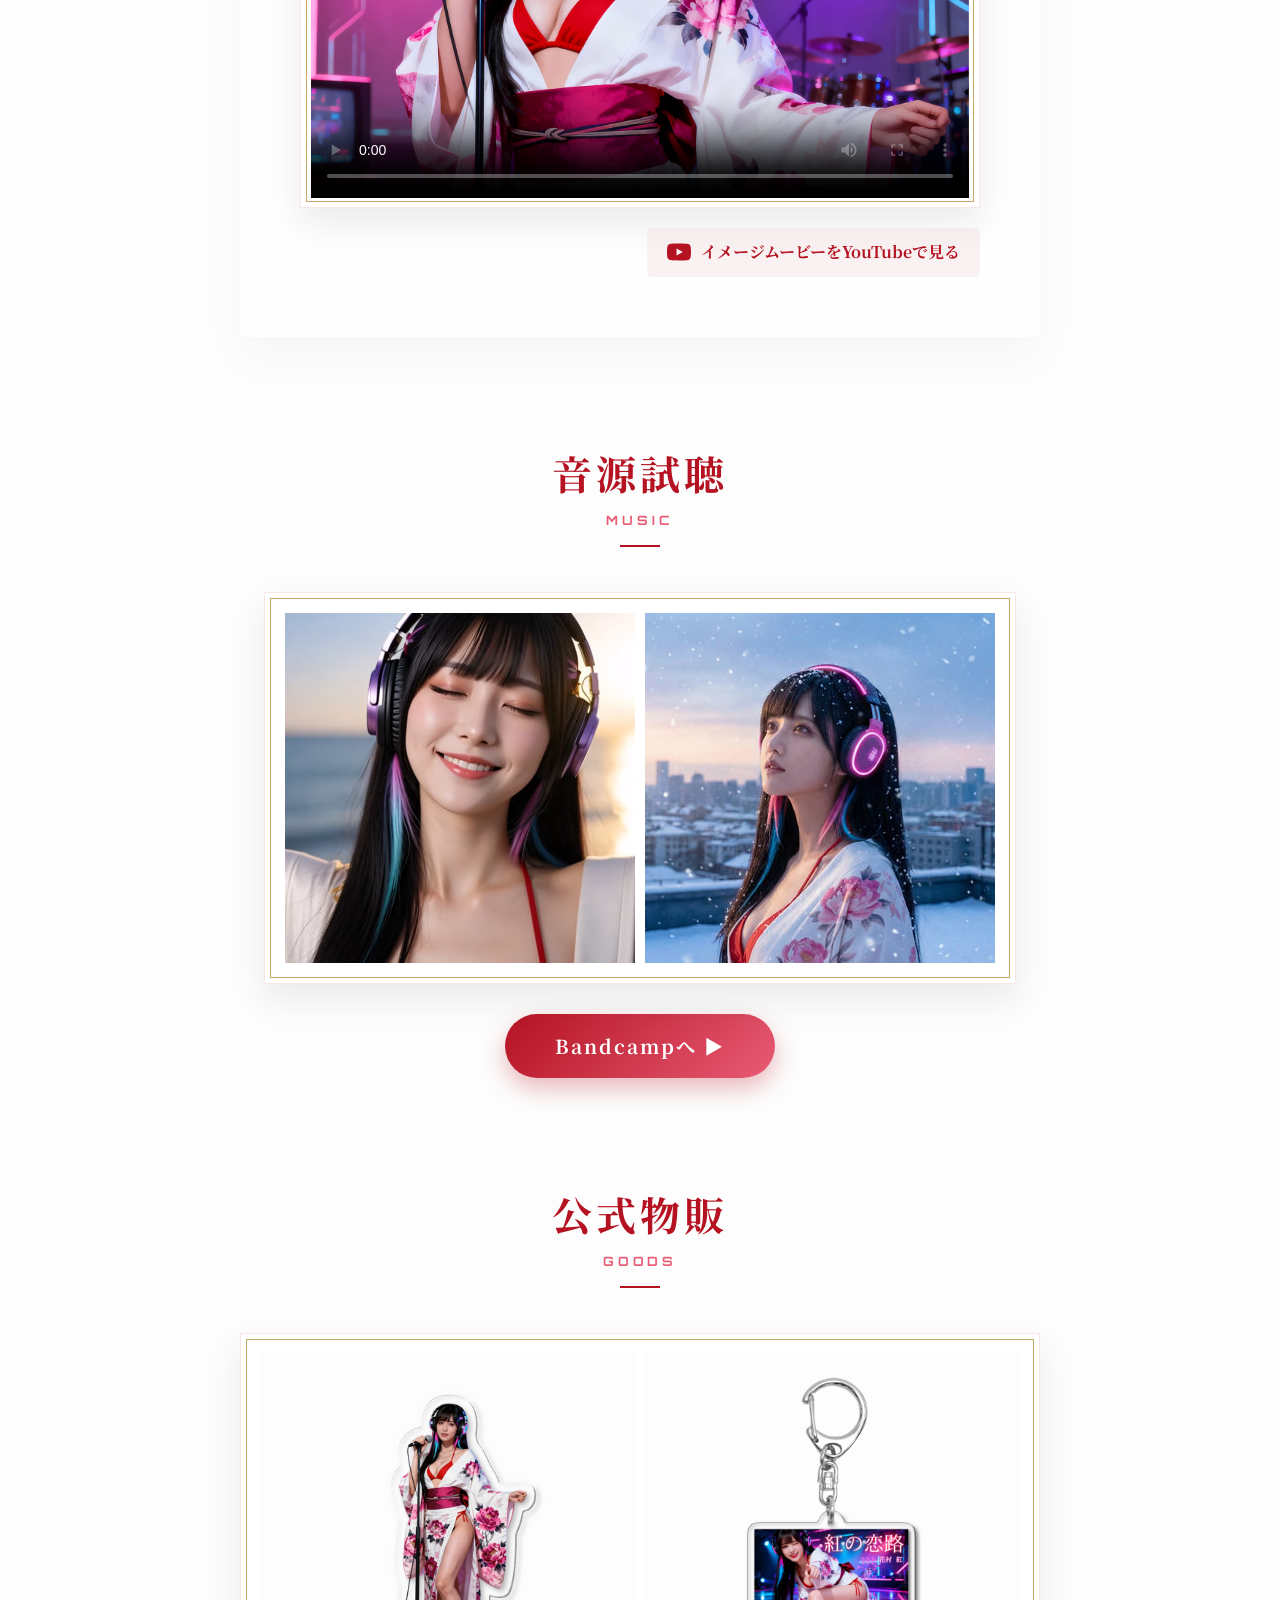
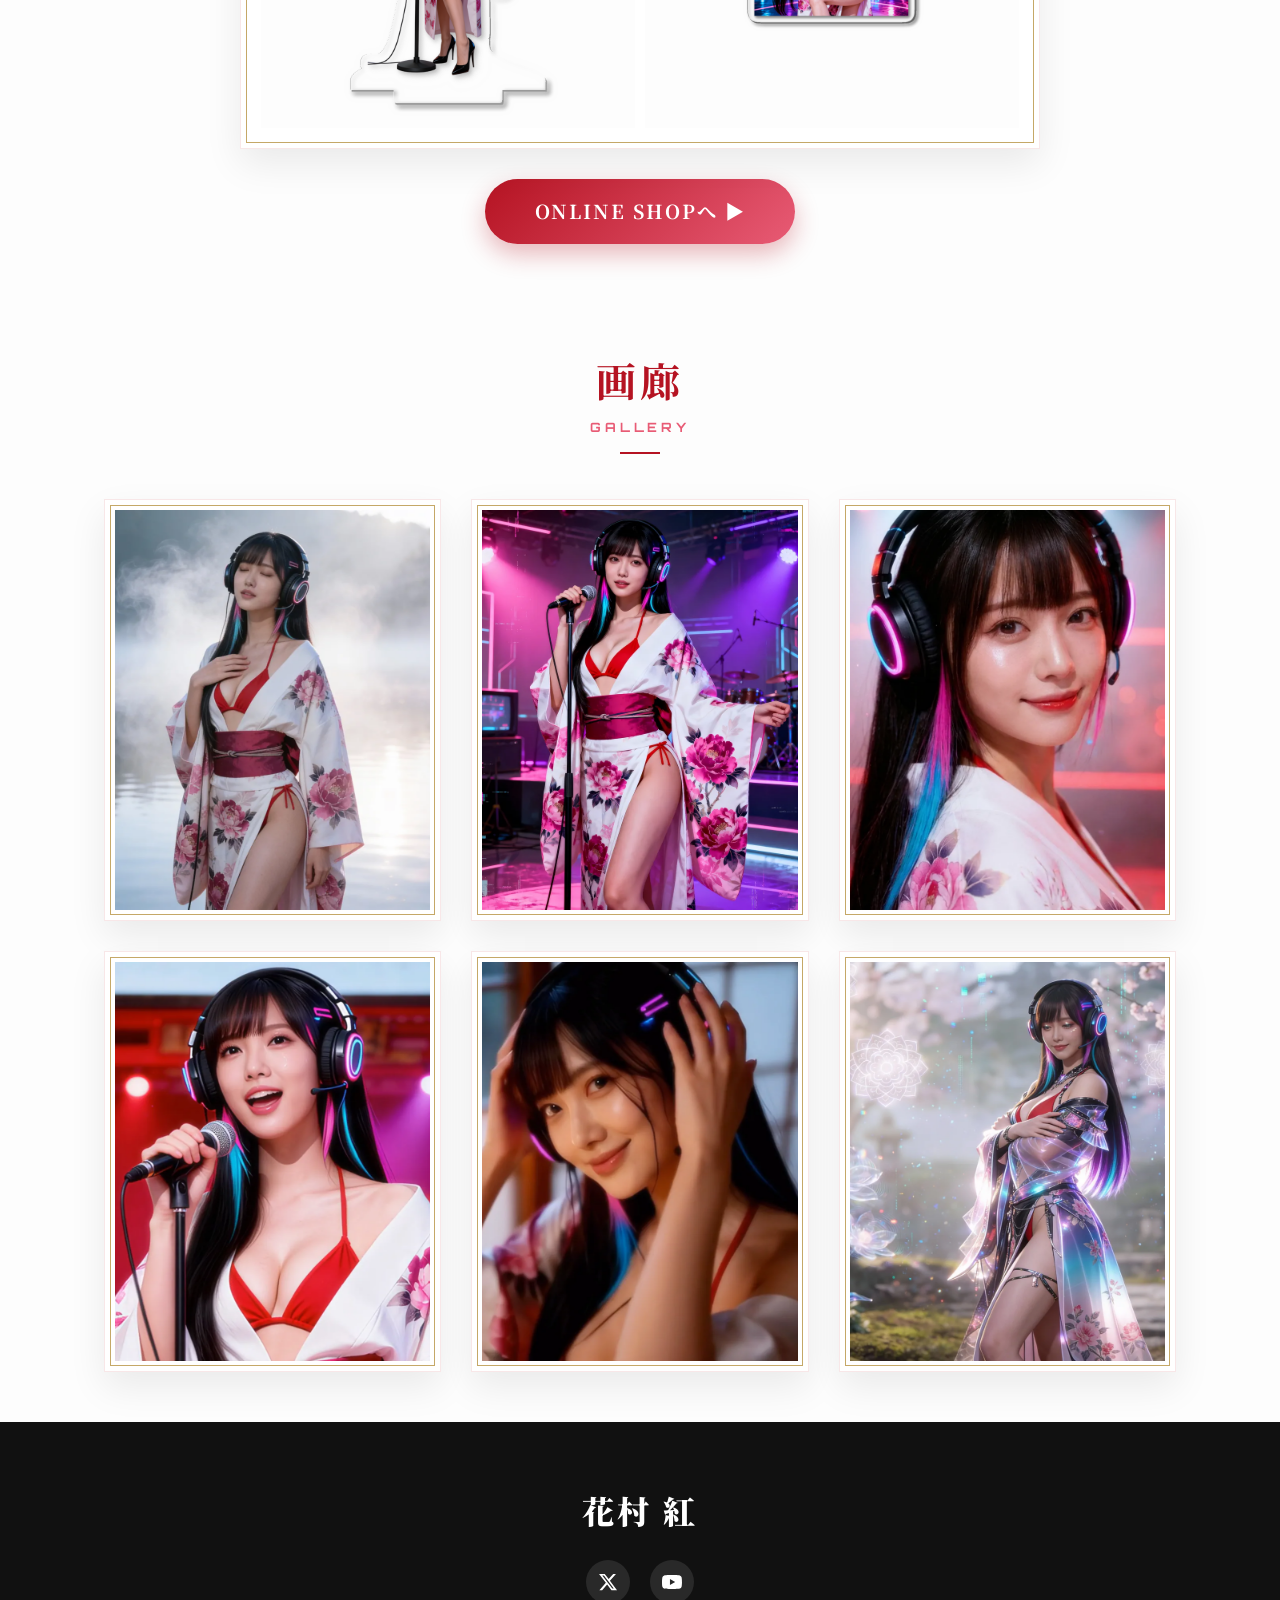
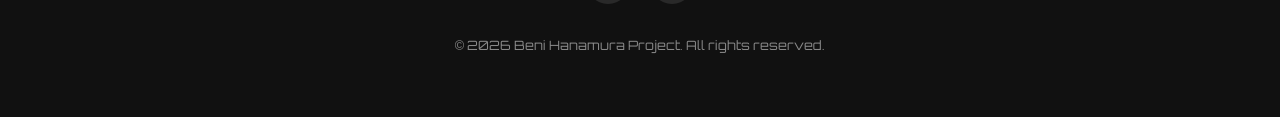
==== commit 73df489f: "Update NEWS via Admin Tool" ====
--- a/index.html
+++ b/index.html
@@ -128,7 +128,7 @@
 力強いビートと哀愁漂うコブシの融合をぜひお楽しみください。<br>
 <br>
 配信リンクはこちら：<br><br>
-<a href="https://example.com/music" target="_blank" rel="noopener noreferrer">https://example.com/music</a>
+<a href="https://linkco.re/AvRQasue" target="_blank" rel="noopener noreferrer">LinkCore（配信プラットフォームリスト）</a>
                             </div>
                         </div>
                     </article>
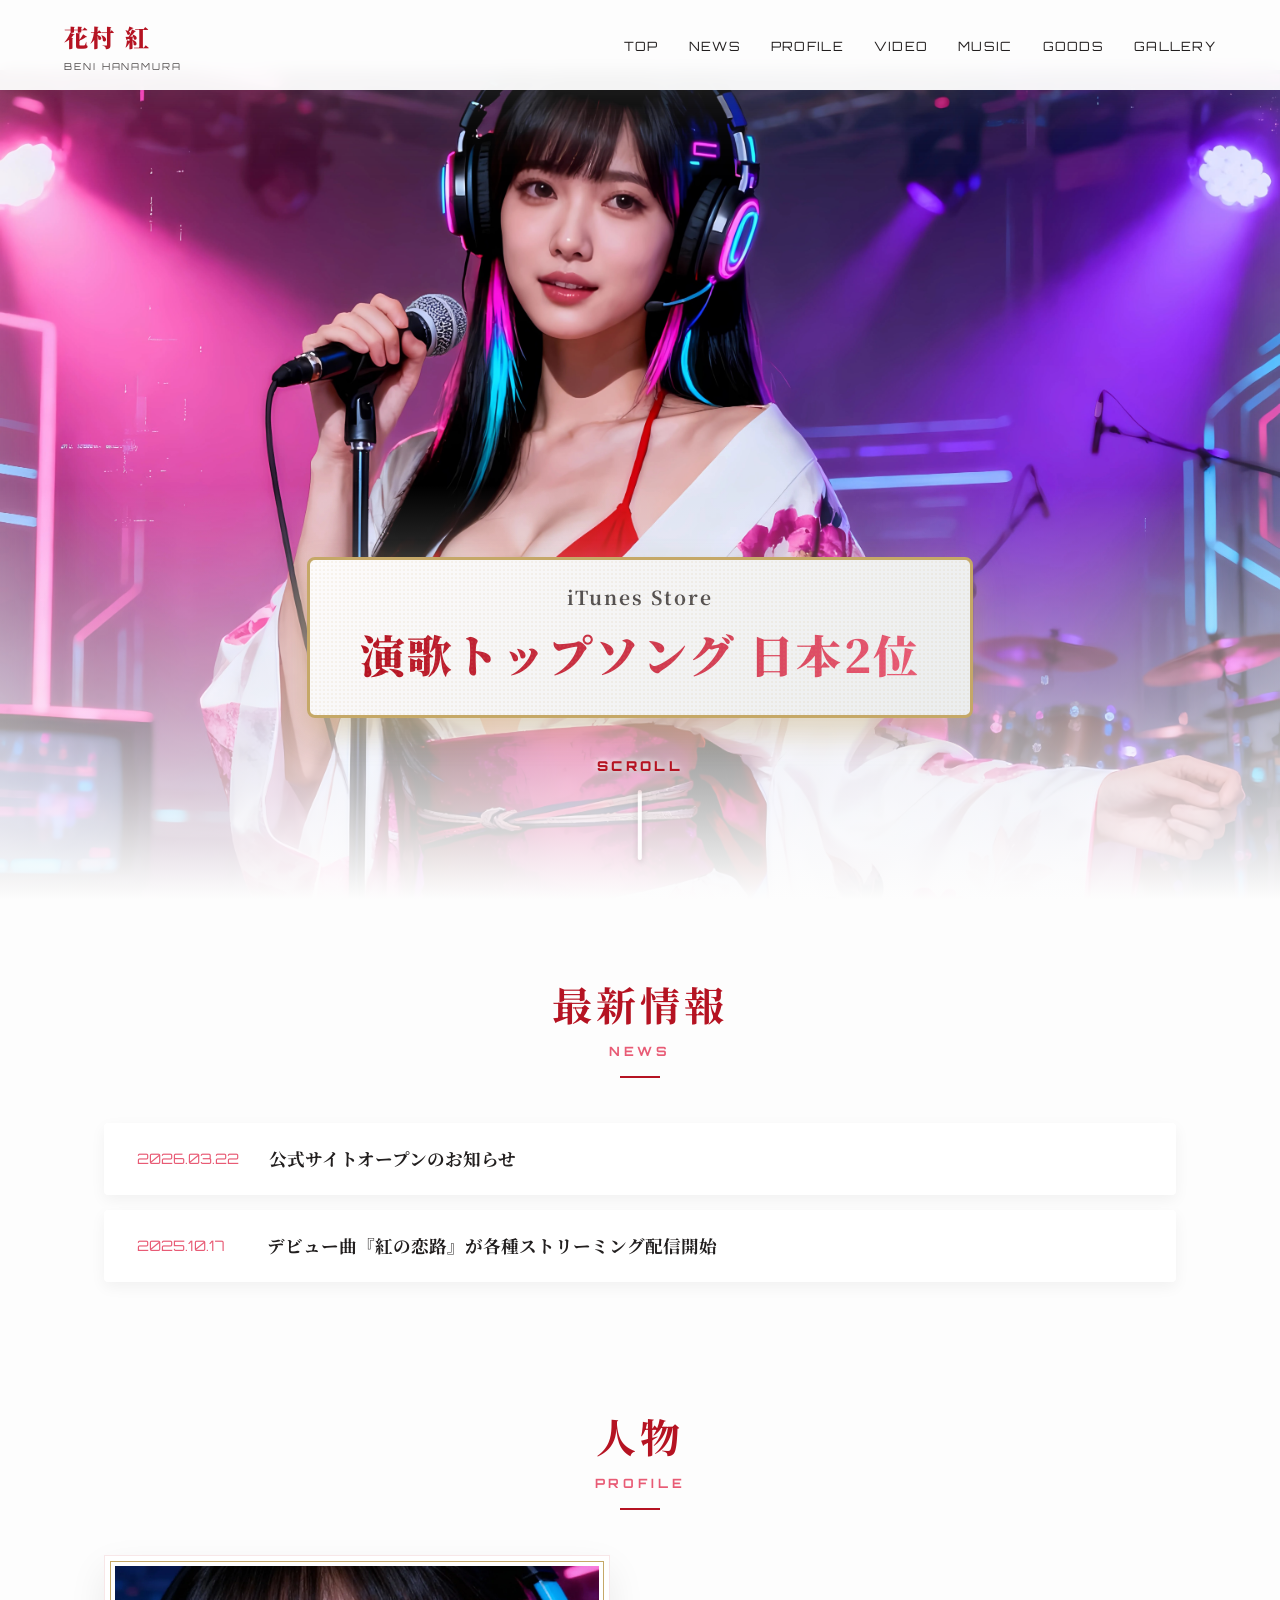
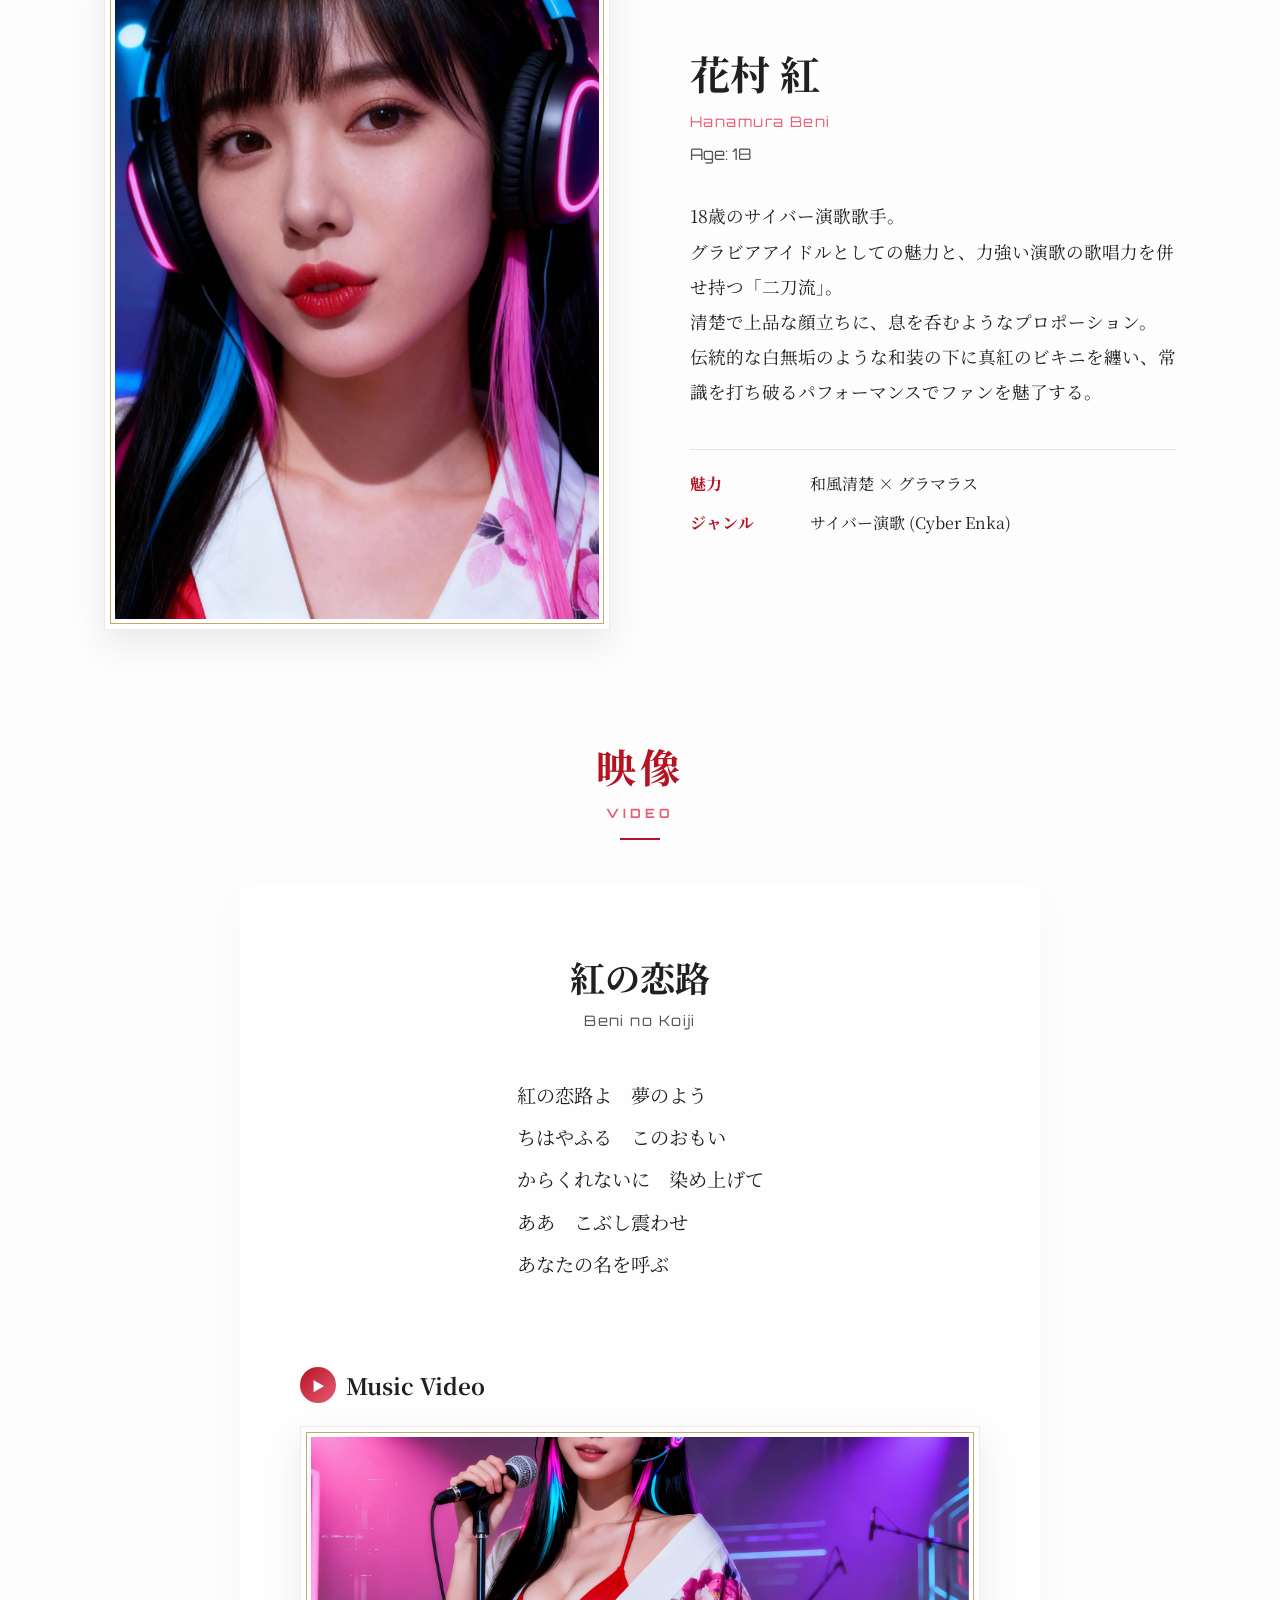
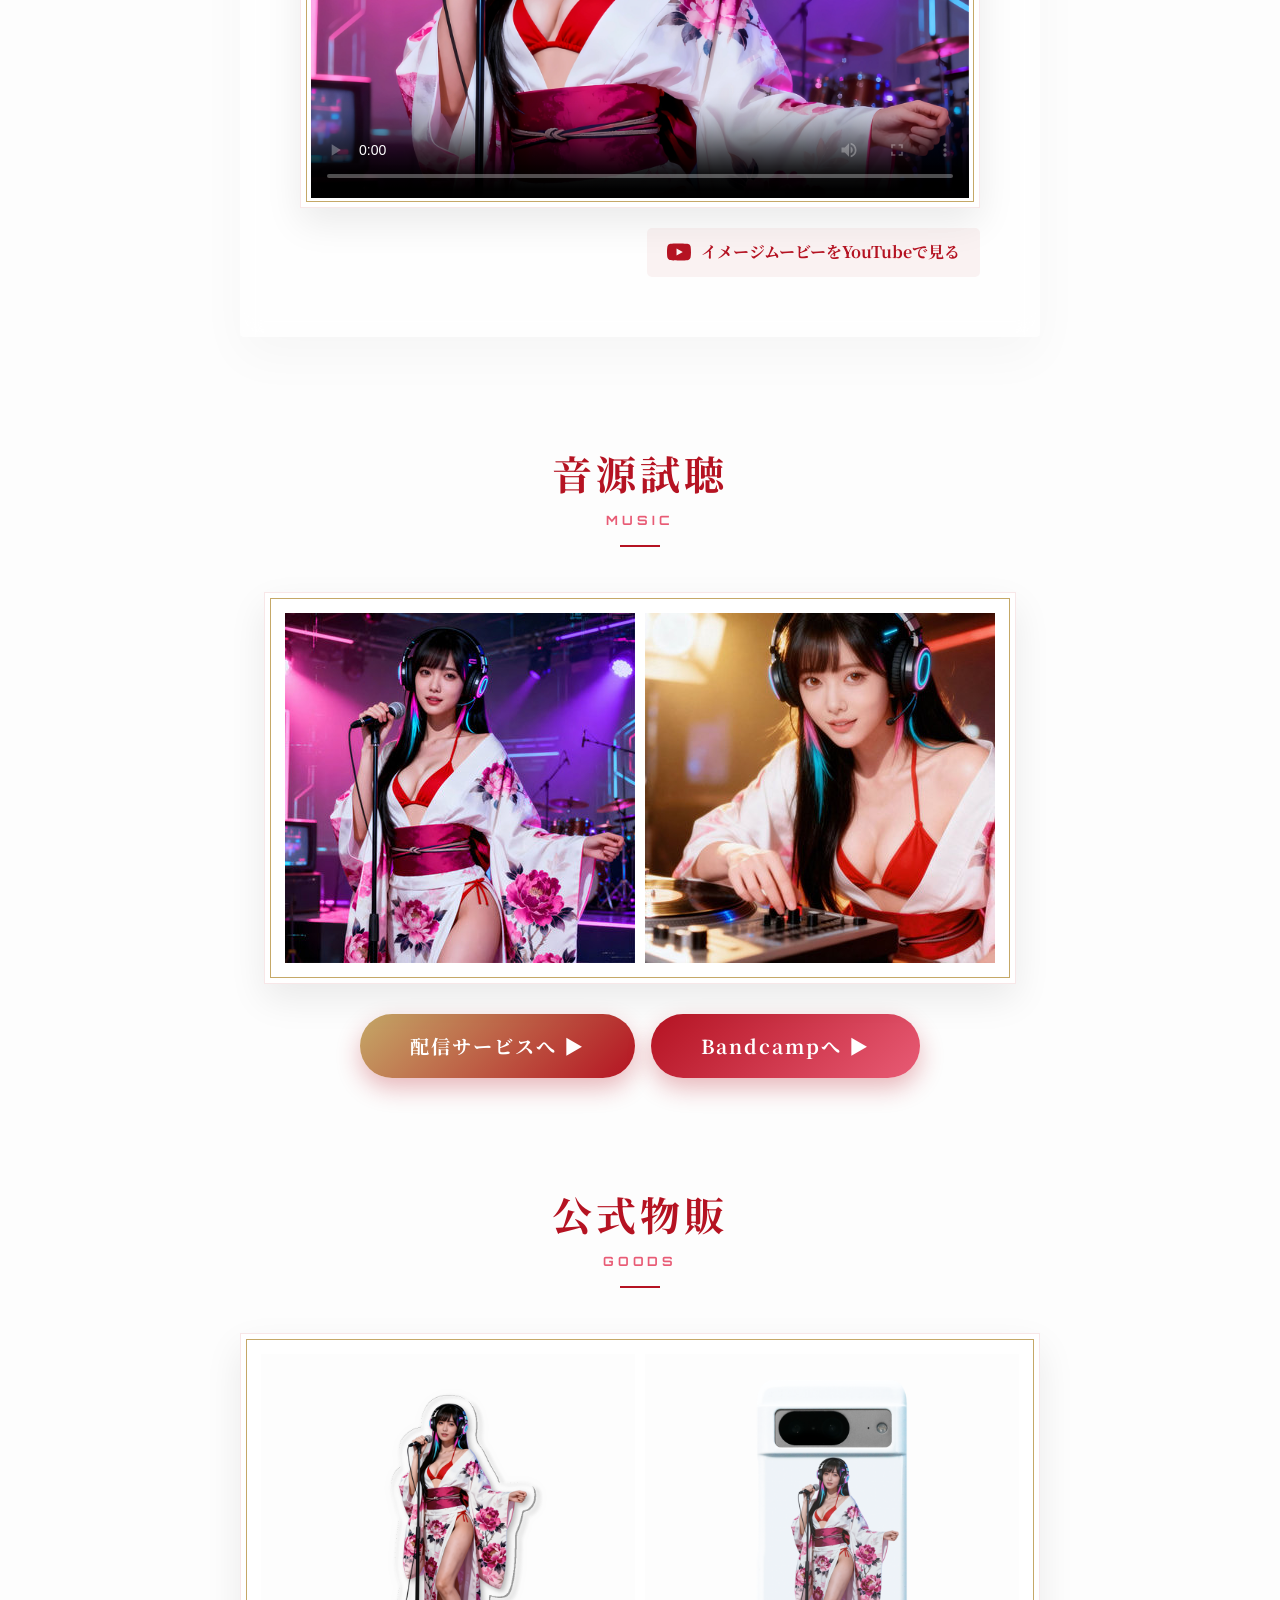
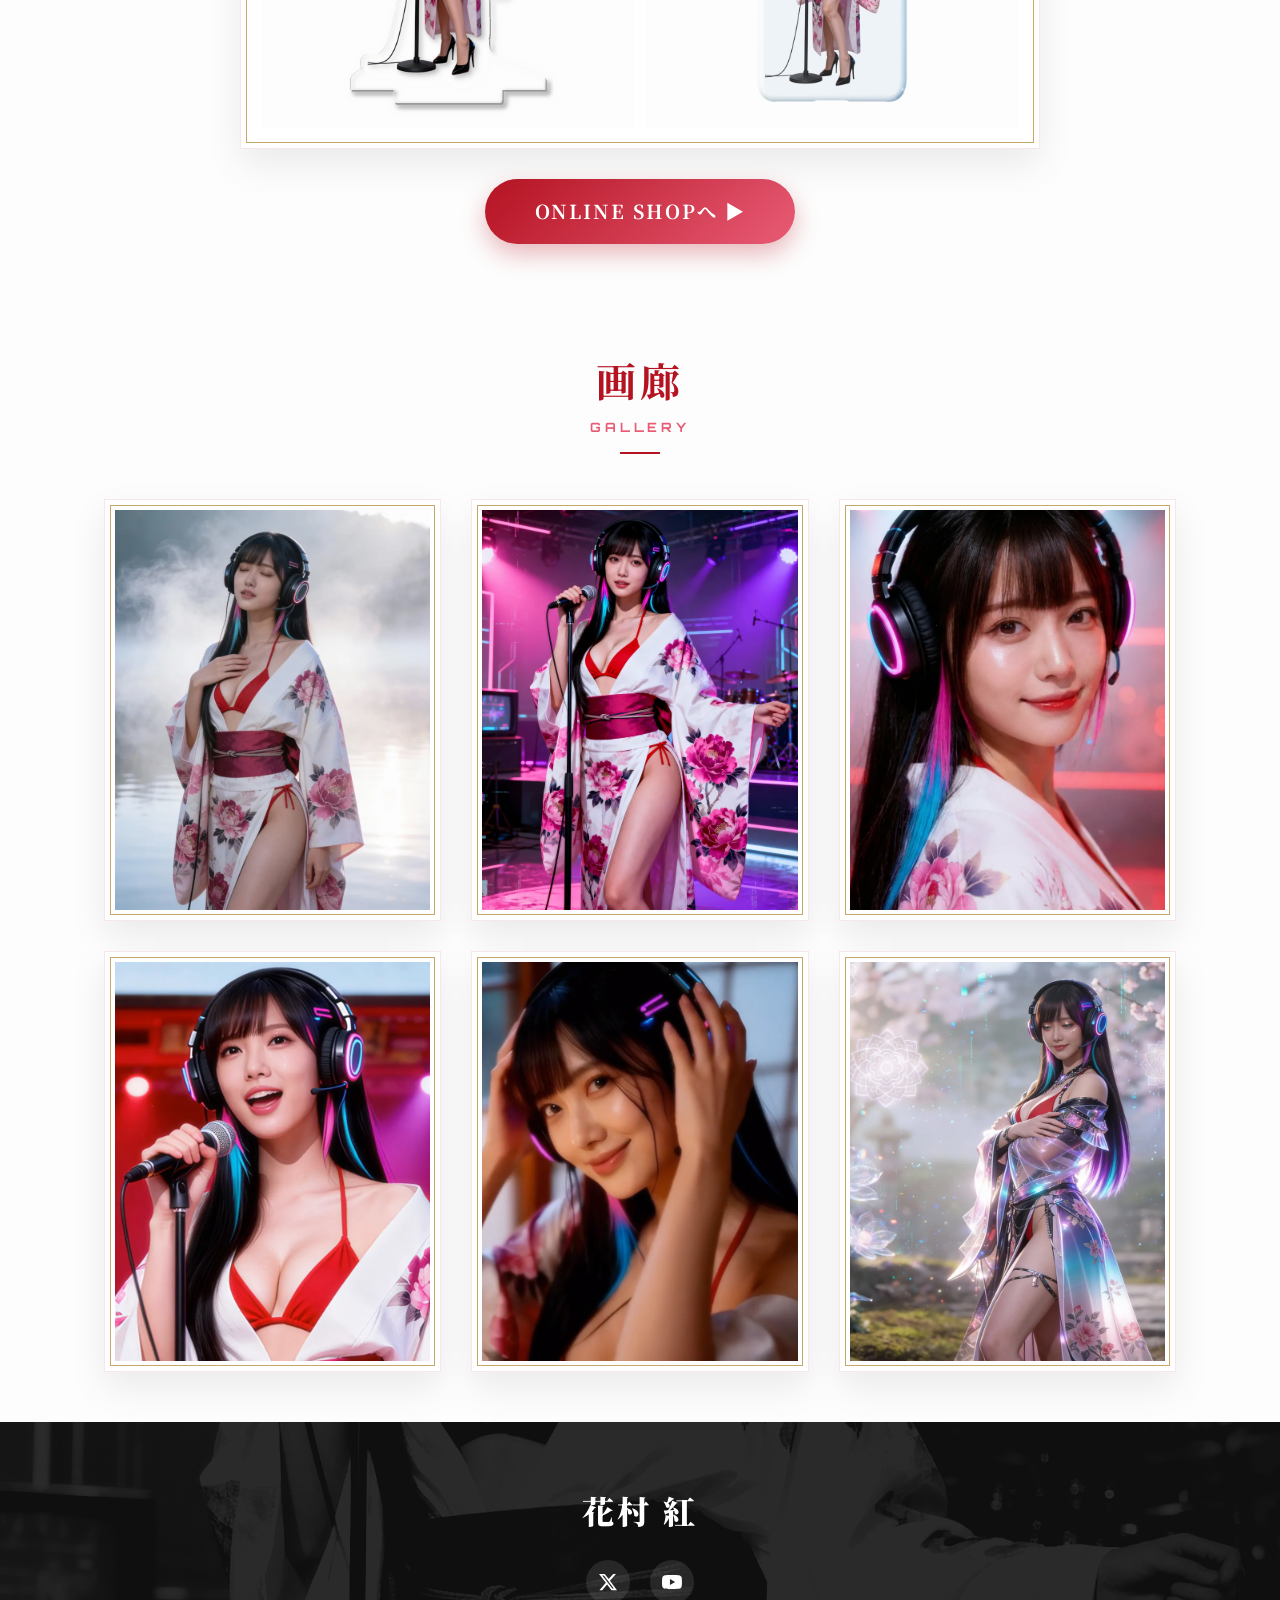
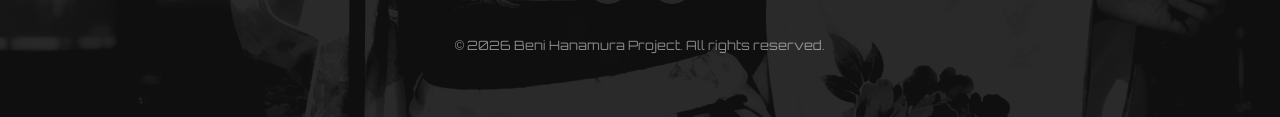
==== commit 8317baf8: "Update official site music links and chart copy" ====
--- a/index.html
+++ b/index.html
@@ -3,7 +3,7 @@
 <head>
     <meta charset="UTF-8">
     <meta name="viewport" content="width=device-width, initial-scale=1.0">
-    <meta name="description" content="iTunes演歌ランキング第2位獲得！18歳のグラビア×サイバー演歌歌手「花村 紅（はなむら べに）」のアーティスト公式サイト。">
+    <meta name="description" content="iTunes Store「演歌トップソング」日本2位獲得！18歳のグラビア×サイバー演歌歌手「花村 紅（はなむら べに）」のアーティスト公式サイト。">
     <meta name="keywords" content="花村紅, Beni Hanamura, サイバー演歌, 演歌, グラビア, アイドル, 紅の恋路">
     <title>花村 紅 (Beni Hanamura) | Official Website</title>
     
@@ -18,12 +18,12 @@
     <meta property="og:type" content="website">
     <meta property="og:url" content="https://jayz-ai.github.io/hanamura_hp/">
     <meta property="og:title" content="花村 紅 (Beni Hanamura) | Official Website">
-    <meta property="og:description" content="iTunes演歌ランキング第2位獲得！18歳のグラビア×サイバー演歌歌手「花村 紅（はなむら べに）」のアーティスト公式サイト。">
+    <meta property="og:description" content="iTunes Store「演歌トップソング」日本2位獲得！18歳のグラビア×サイバー演歌歌手「花村 紅（はなむら べに）」のアーティスト公式サイト。">
     <meta property="og:image" content="https://jayz-ai.github.io/hanamura_hp/images/beni_hanamura_KV.jpg">
     <meta name="twitter:card" content="summary_large_image">
     <meta name="twitter:site" content="@BeniHanaCyber">
     <meta name="twitter:title" content="花村 紅 (Beni Hanamura) | Official Website">
-    <meta name="twitter:description" content="iTunes演歌ランキング第2位獲得！18歳のグラビア×サイバー演歌歌手「花村 紅（はなむら べに）」のアーティスト公式サイト。">
+    <meta name="twitter:description" content="iTunes Store「演歌トップソング」日本2位獲得！18歳のグラビア×サイバー演歌歌手「花村 紅（はなむら べに）」のアーティスト公式サイト。">
     <meta name="twitter:image" content="https://jayz-ai.github.io/hanamura_hp/images/beni_hanamura_KV.jpg">
     
     <!-- Google Fonts -->
@@ -74,8 +74,8 @@
                 <div class="hero-content">
                     <div class="badge-container">
                         <div class="award-badge">
-                            <span class="badge-text-small">iTunes 日本ランキング</span>
-                            <span class="badge-text-large">演歌部門 第2位</span>
+                            <span class="badge-text-small">iTunes Store</span>
+                            <span class="badge-text-large">演歌トップソング 日本2位</span>
                         </div>
                     </div>
                 </div>
@@ -241,7 +241,10 @@
                             </div>
                         </div>
                     </a>
-                    <div class="goods-button-container">
+                    <div class="goods-button-container official-music-links">
+                        <a href="https://linkco.re/AvRQasue" target="_blank" rel="noopener noreferrer" class="btn-goods btn-linkcore">
+                            配信サービスへ ▶
+                        </a>
                         <a href="https://jayz-blutaz.bandcamp.com/" target="_blank" rel="noopener noreferrer" class="btn-goods">
                             Bandcampへ ▶
                         </a>
--- a/css/style.css
+++ b/css/style.css
@@ -685,6 +685,13 @@
     margin-top: 30px;
 }
 
+.official-music-links {
+    display: flex;
+    justify-content: center;
+    flex-wrap: wrap;
+    gap: 16px;
+}
+
 .btn-goods {
     display: inline-block;
     padding: 15px 50px;
@@ -699,6 +706,14 @@
     transition: var(--transition-smooth);
 }
 
+.official-music-links .btn-goods {
+    min-width: 220px;
+}
+
+.btn-linkcore {
+    background: linear-gradient(135deg, var(--color-gold), var(--color-botan-red));
+}
+
 .btn-goods:hover {
     transform: translateY(-5px);
     box-shadow: 0 15px 35px rgba(181, 19, 34, 0.4);
@@ -751,7 +766,7 @@
     content: '';
     position: absolute;
     inset: 0;
-    background-image: url('../【fullMV】紅の恋路/beni_image.jpg');
+    background-image: url('../images/beni_image.jpg');
     background-size: cover;
     background-position: center;
     opacity: 0.1;
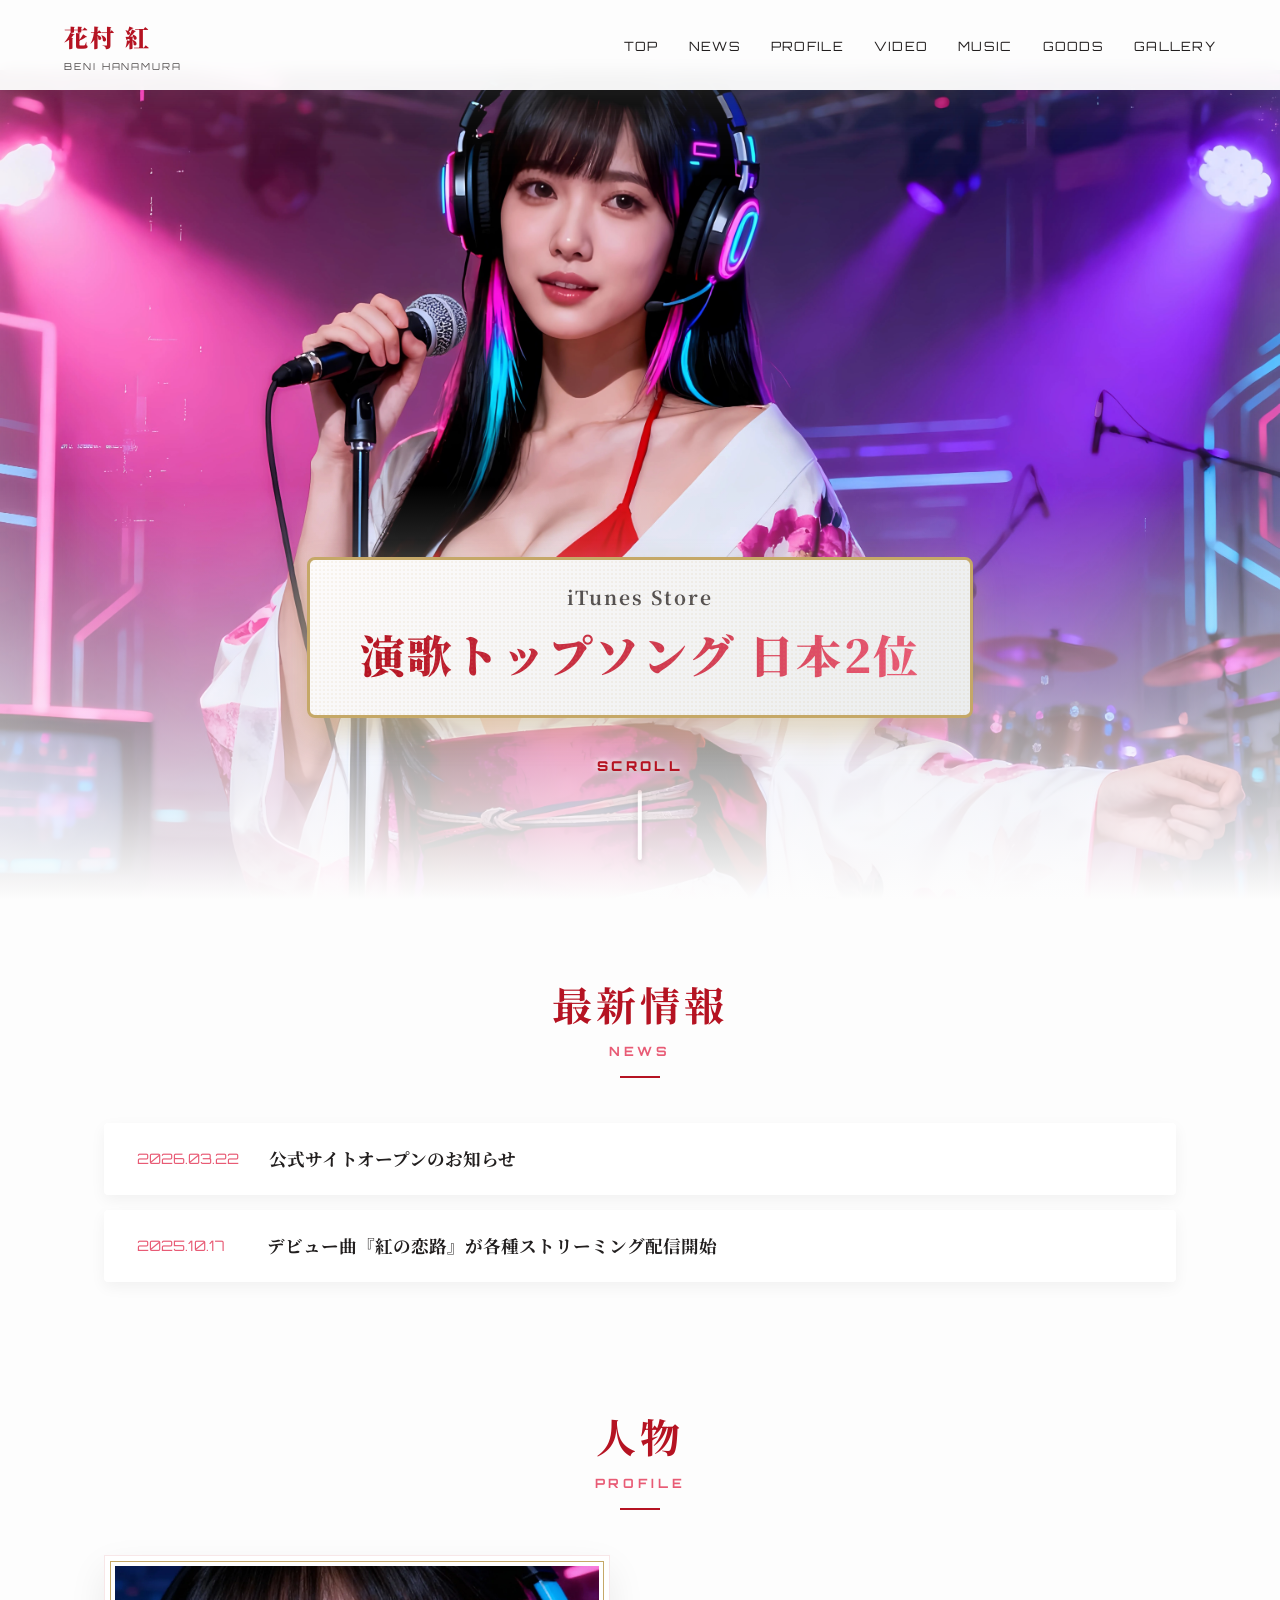
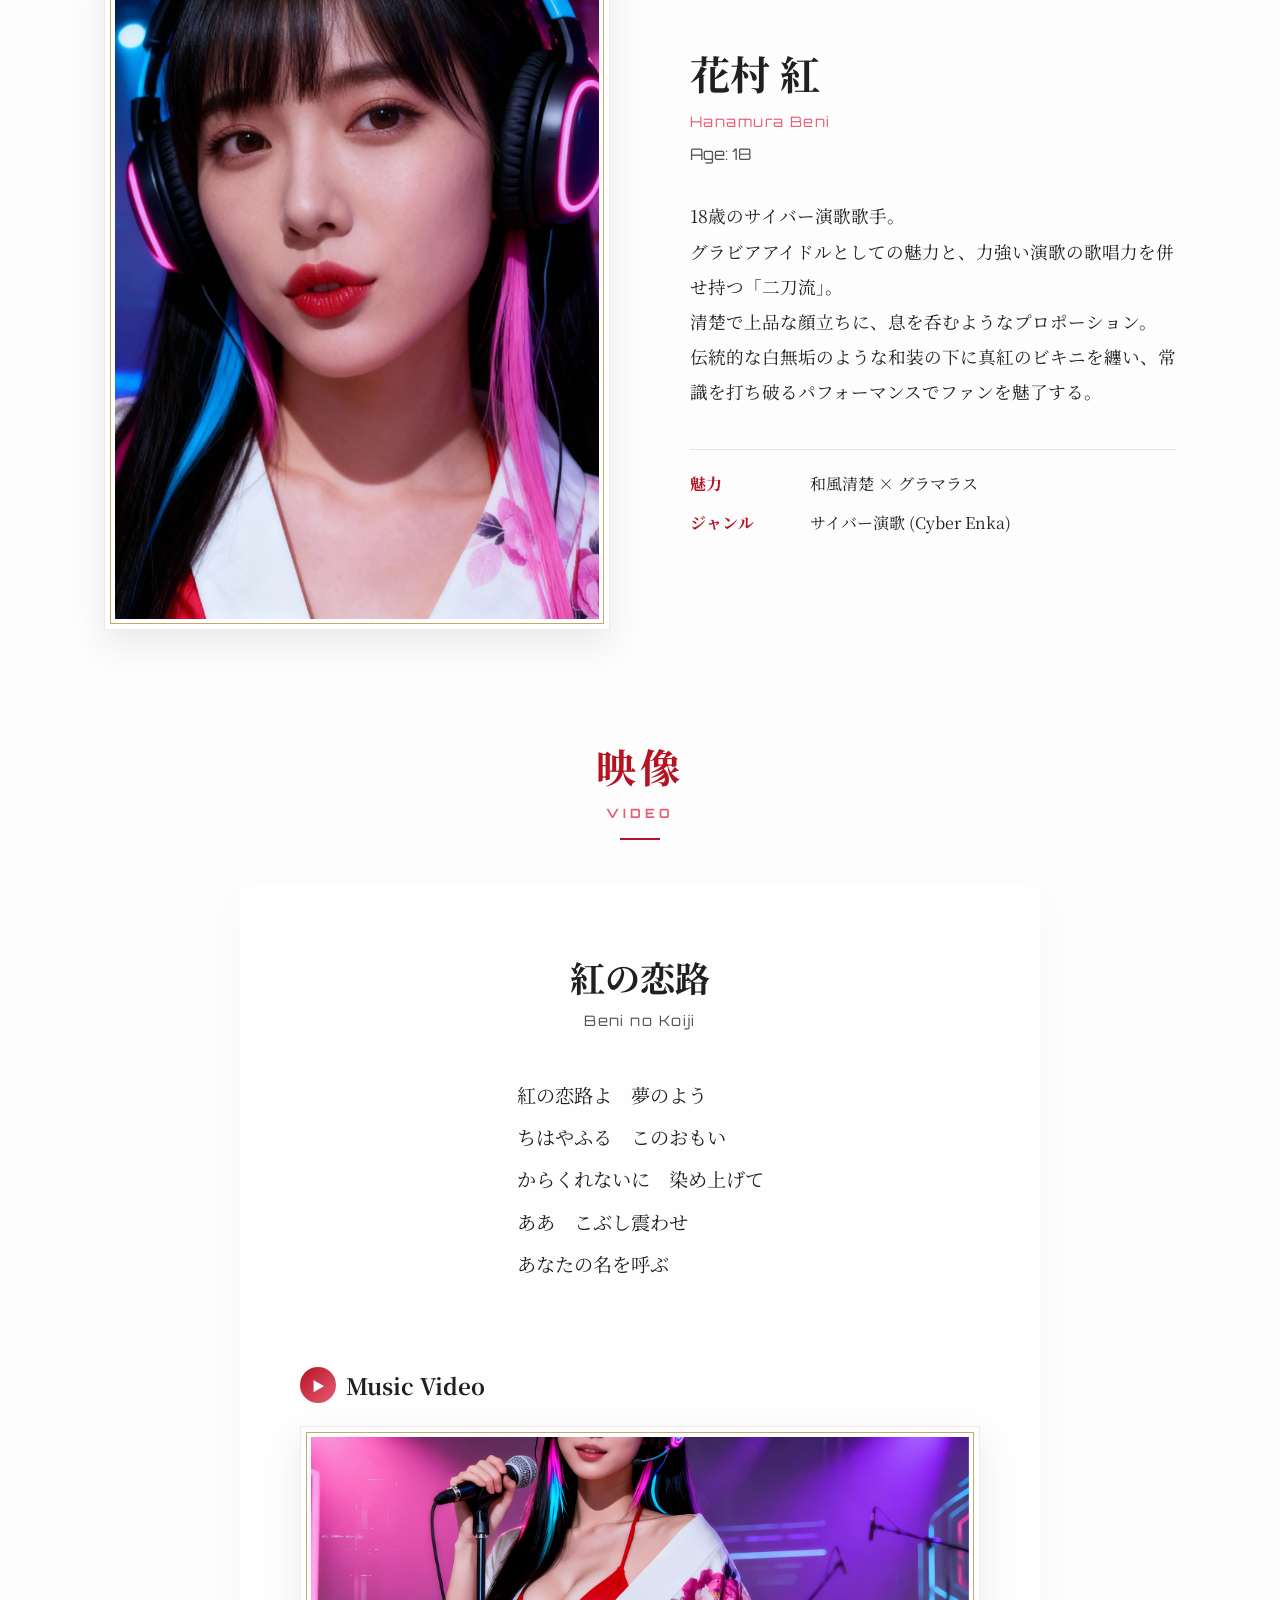
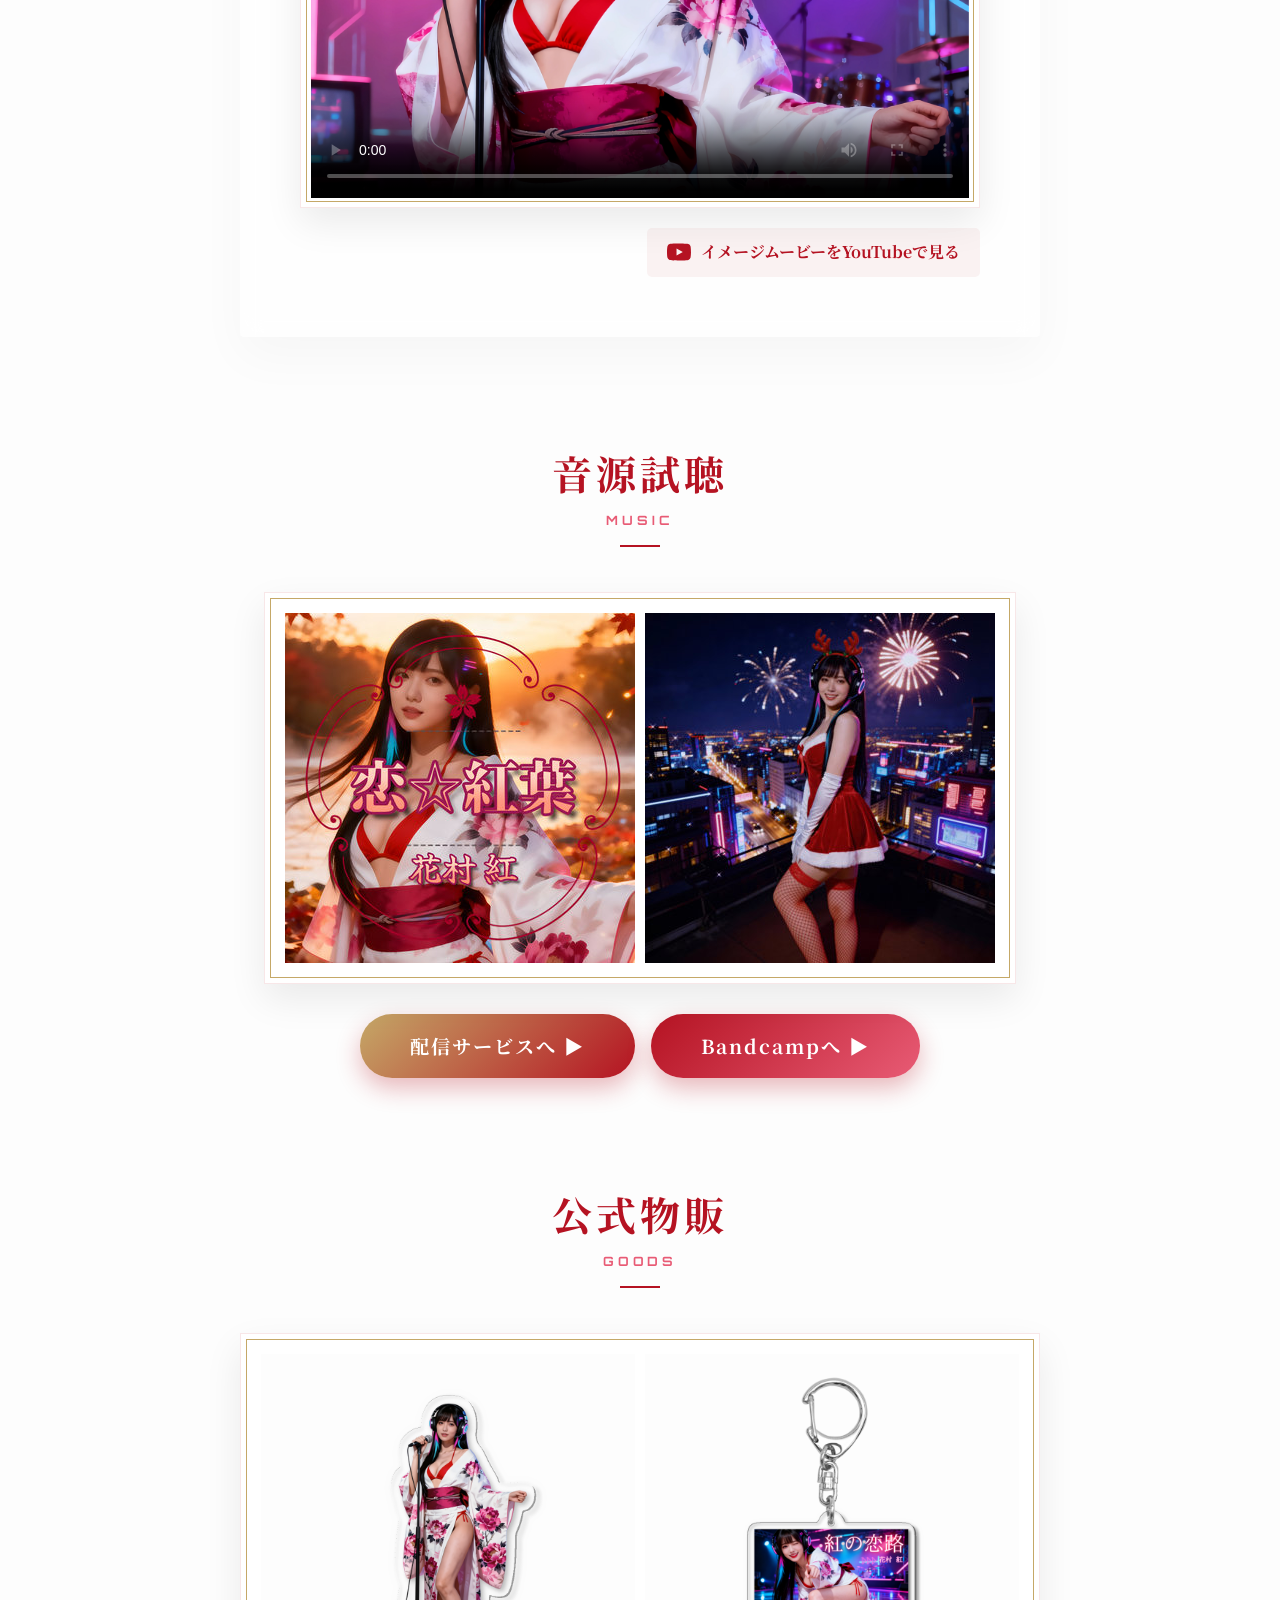
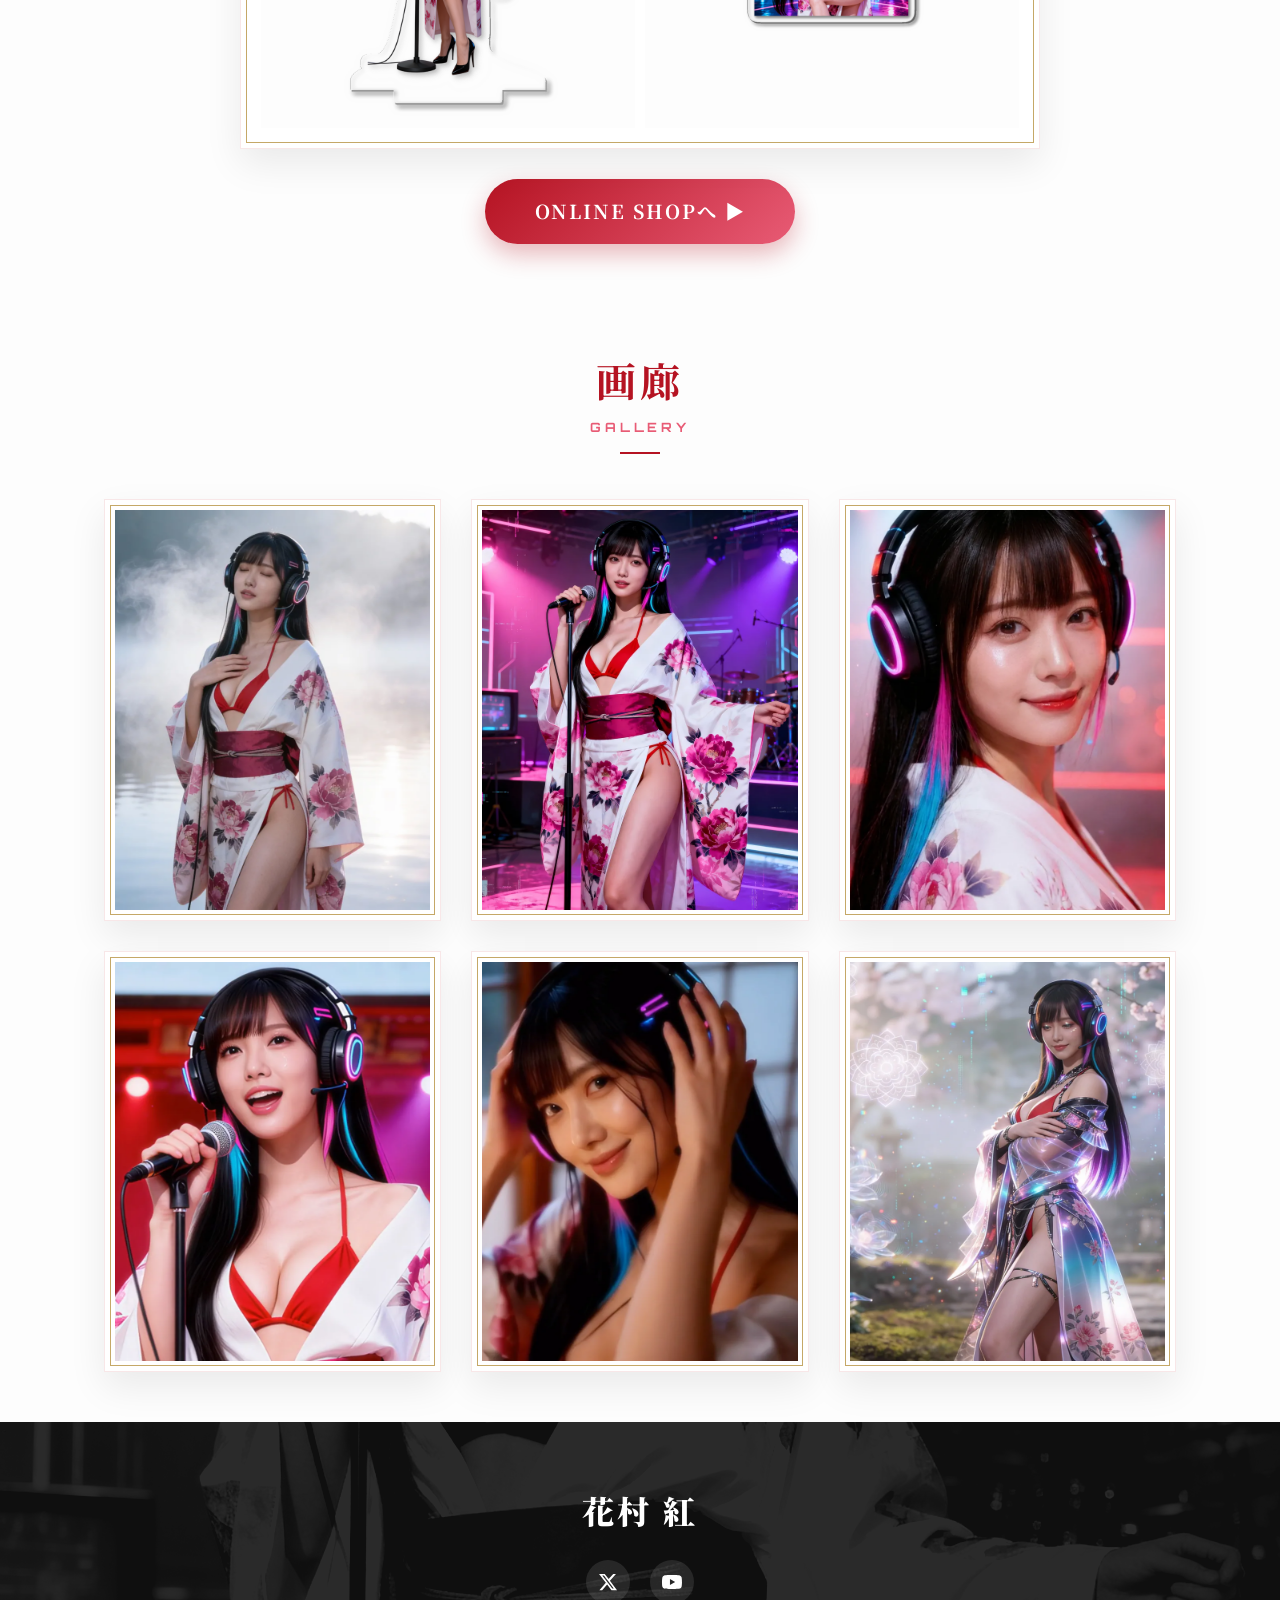
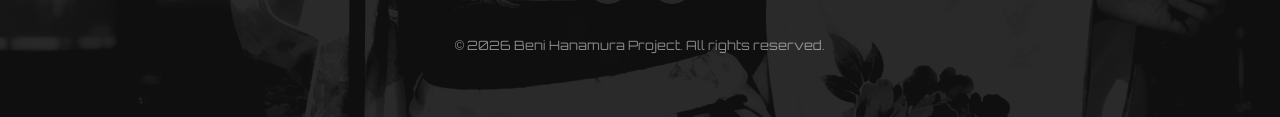
==== commit b043279d: "Add canonical and structured data" ====
--- a/index.html
+++ b/index.html
@@ -6,6 +6,7 @@
     <meta name="description" content="iTunes Store「演歌トップソング」日本2位獲得！18歳のグラビア×サイバー演歌歌手「花村 紅（はなむら べに）」のアーティスト公式サイト。">
     <meta name="keywords" content="花村紅, Beni Hanamura, サイバー演歌, 演歌, グラビア, アイドル, 紅の恋路">
     <title>花村 紅 (Beni Hanamura) | Official Website</title>
+    <link rel="canonical" href="https://jayz-ai.github.io/hanamura_hp/">
     
     <!-- Favicon & Web App Manifest -->
     <link rel="apple-touch-icon" sizes="180x180" href="images/favicon/apple-touch-icon.png">
@@ -26,6 +27,113 @@
     <meta name="twitter:description" content="iTunes Store「演歌トップソング」日本2位獲得！18歳のグラビア×サイバー演歌歌手「花村 紅（はなむら べに）」のアーティスト公式サイト。">
     <meta name="twitter:image" content="https://jayz-ai.github.io/hanamura_hp/images/beni_hanamura_KV.jpg">
     
+    <!-- Structured Data for SEO -->
+    <script type="application/ld+json">
+    {
+      "@context": "https://schema.org",
+      "@graph": [
+        {
+          "@type": "WebSite",
+          "@id": "https://jayz-ai.github.io/hanamura_hp/#website",
+          "url": "https://jayz-ai.github.io/hanamura_hp/",
+          "name": "花村 紅 (Beni Hanamura) Official Website",
+          "inLanguage": "ja",
+          "publisher": {
+            "@id": "https://jayz-ai.github.io/hanamura_hp/#artist"
+          }
+        },
+        {
+          "@type": "WebPage",
+          "@id": "https://jayz-ai.github.io/hanamura_hp/#webpage",
+          "url": "https://jayz-ai.github.io/hanamura_hp/",
+          "name": "花村 紅 (Beni Hanamura) | Official Website",
+          "description": "iTunes Store「演歌トップソング」日本2位獲得。18歳のグラビア×サイバー演歌歌手「花村 紅（はなむら べに）」のアーティスト公式サイト。",
+          "inLanguage": "ja",
+          "isPartOf": {
+            "@id": "https://jayz-ai.github.io/hanamura_hp/#website"
+          },
+          "about": [
+            {
+              "@id": "https://jayz-ai.github.io/hanamura_hp/#artist"
+            },
+            {
+              "@id": "https://jayz-ai.github.io/hanamura_hp/#kurenai-no-koiji"
+            }
+          ],
+          "primaryImageOfPage": {
+            "@type": "ImageObject",
+            "url": "https://jayz-ai.github.io/hanamura_hp/images/beni_hanamura_KV.jpg"
+          }
+        },
+        {
+          "@type": "MusicGroup",
+          "@id": "https://jayz-ai.github.io/hanamura_hp/#artist",
+          "name": "花村 紅",
+          "alternateName": [
+            "Beni Hanamura",
+            "Hanamura Beni"
+          ],
+          "url": "https://jayz-ai.github.io/hanamura_hp/",
+          "image": "https://jayz-ai.github.io/hanamura_hp/images/beni_hanamura_KV.jpg",
+          "description": "iTunes Store「演歌トップソング」日本2位を記録した、グラビア×サイバー演歌歌手。",
+          "genre": [
+            "サイバー演歌",
+            "演歌",
+            "エレクトロニック"
+          ],
+          "award": "iTunes Store「演歌トップソング」日本2位（2025年10月17日）",
+          "sameAs": [
+            "https://www.youtube.com/@BeniHanamura.official",
+            "https://x.com/BeniHanaCyber",
+            "https://linkco.re/AvRQasue",
+            "https://jayz-blutaz.bandcamp.com/",
+            "https://suzuri.jp/HanamuraBeni",
+            "https://note.com/shay_prinix/n/n3f71d41431b6"
+          ]
+        },
+        {
+          "@type": "MusicRecording",
+          "@id": "https://jayz-ai.github.io/hanamura_hp/#kurenai-no-koiji",
+          "name": "紅の恋路",
+          "url": "https://linkco.re/AvRQasue",
+          "datePublished": "2025-10-17",
+          "inLanguage": "ja",
+          "byArtist": {
+            "@id": "https://jayz-ai.github.io/hanamura_hp/#artist"
+          },
+          "genre": [
+            "サイバー演歌",
+            "演歌",
+            "エレクトロニック"
+          ],
+          "award": "iTunes Store「演歌トップソング」日本2位（2025年10月17日）",
+          "sameAs": [
+            "https://linkco.re/AvRQasue",
+            "https://youtu.be/Cvyobrp3hOU?si=V7_KfilM-rf8Oe_V"
+          ]
+        },
+        {
+          "@type": "VideoObject",
+          "@id": "https://jayz-ai.github.io/hanamura_hp/#kurenai-no-koiji-mv",
+          "name": "紅の恋路 Music Video",
+          "description": "花村紅のデビュー曲「紅の恋路」のミュージックビデオ。",
+          "thumbnailUrl": [
+            "https://jayz-ai.github.io/hanamura_hp/images/beni_hanamura_KV.jpg"
+          ],
+          "uploadDate": "2025-10-01",
+          "duration": "PT4M50S",
+          "url": "https://youtu.be/Cvyobrp3hOU?si=V7_KfilM-rf8Oe_V",
+          "creator": {
+            "@id": "https://jayz-ai.github.io/hanamura_hp/#artist"
+          },
+          "about": {
+            "@id": "https://jayz-ai.github.io/hanamura_hp/#kurenai-no-koiji"
+          }
+        }
+      ]
+    }
+    </script>
+
     <!-- Google Fonts -->
     <link rel="preconnect" href="https://fonts.googleapis.com">
     <link rel="preconnect" href="https://fonts.gstatic.com" crossorigin>
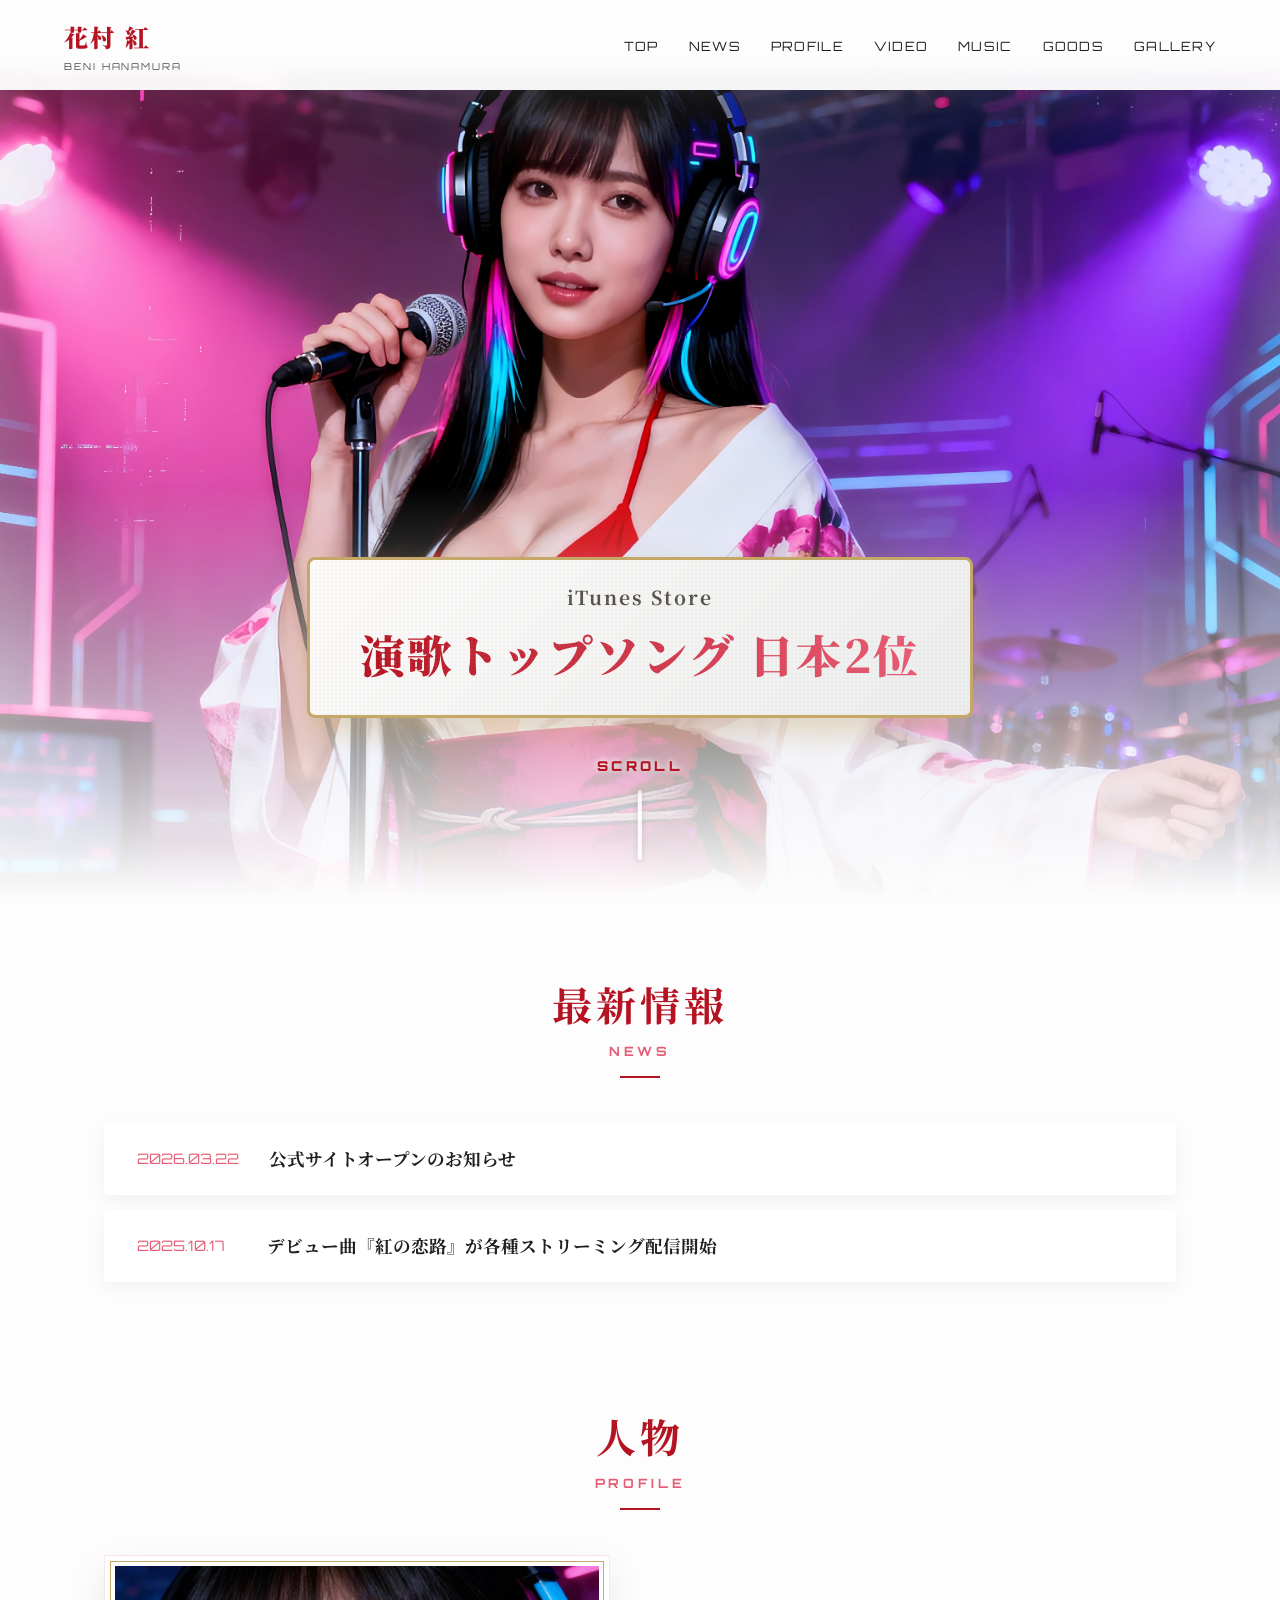
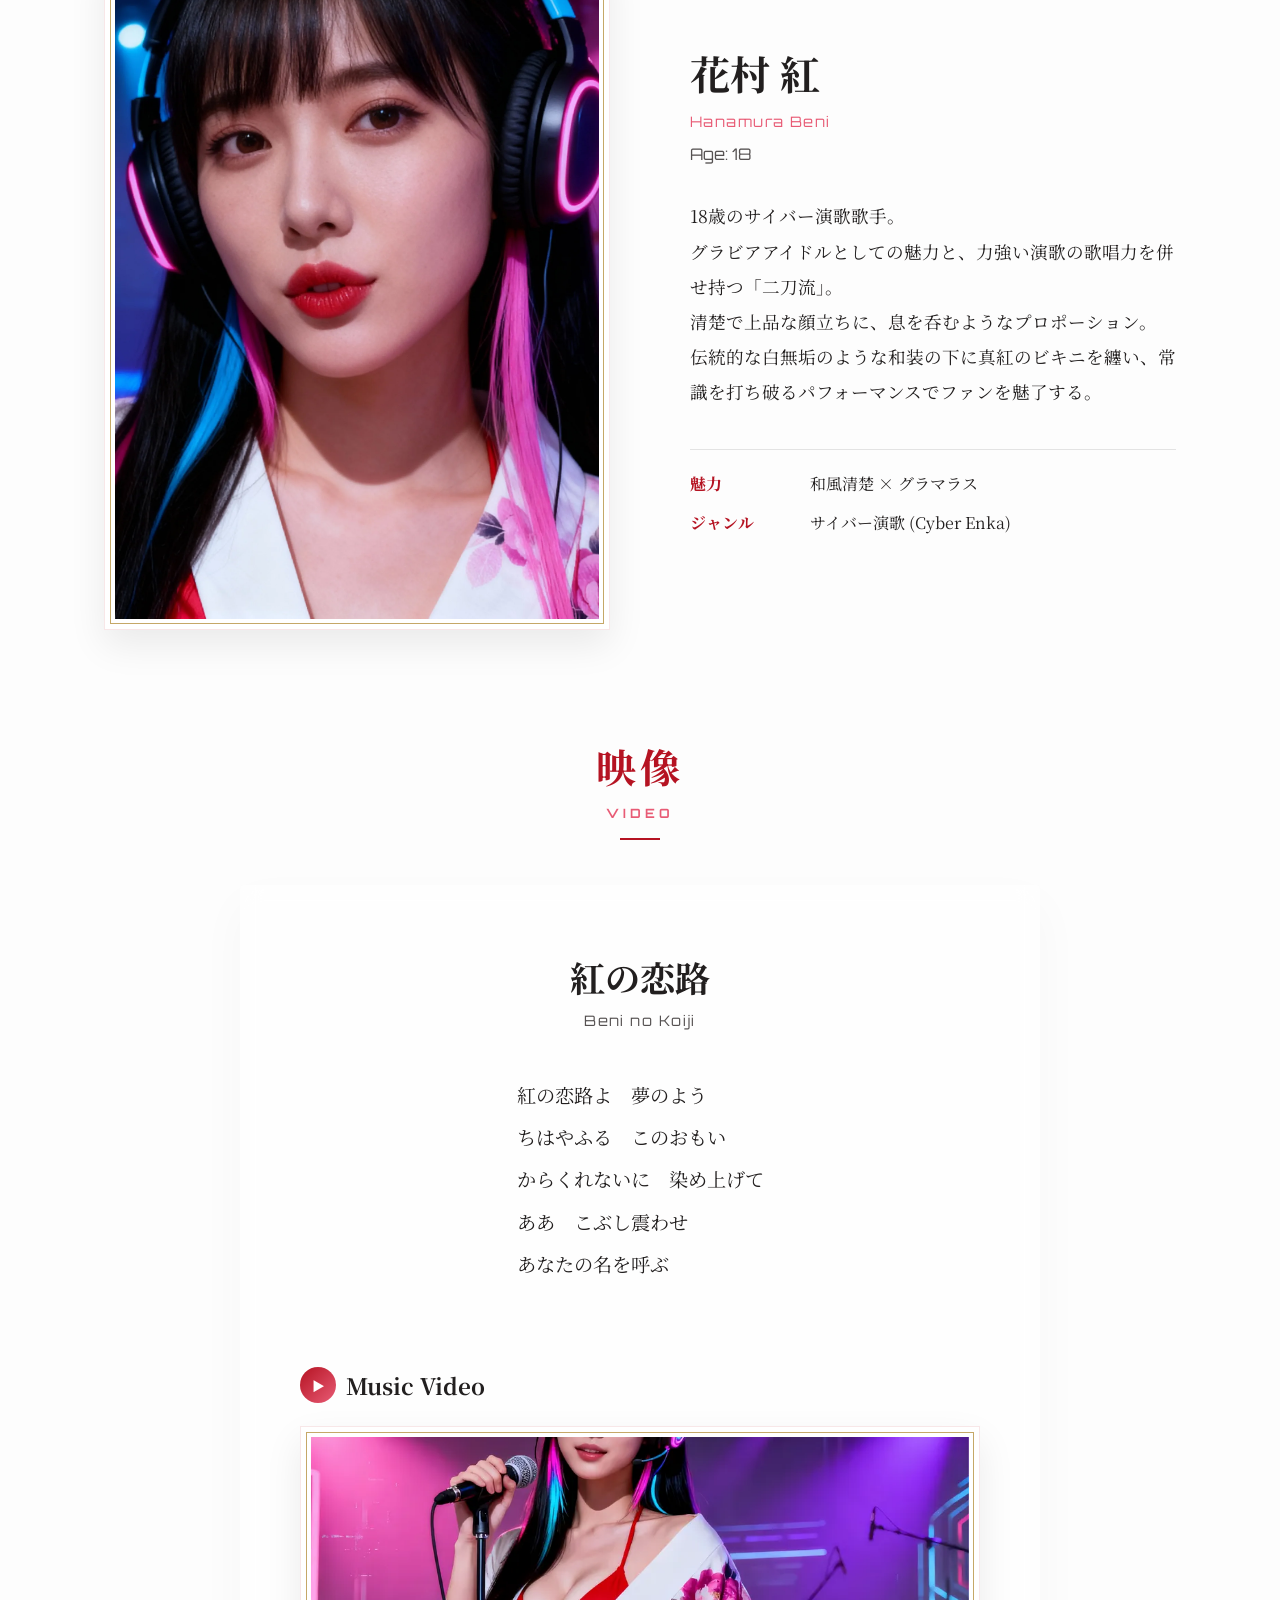
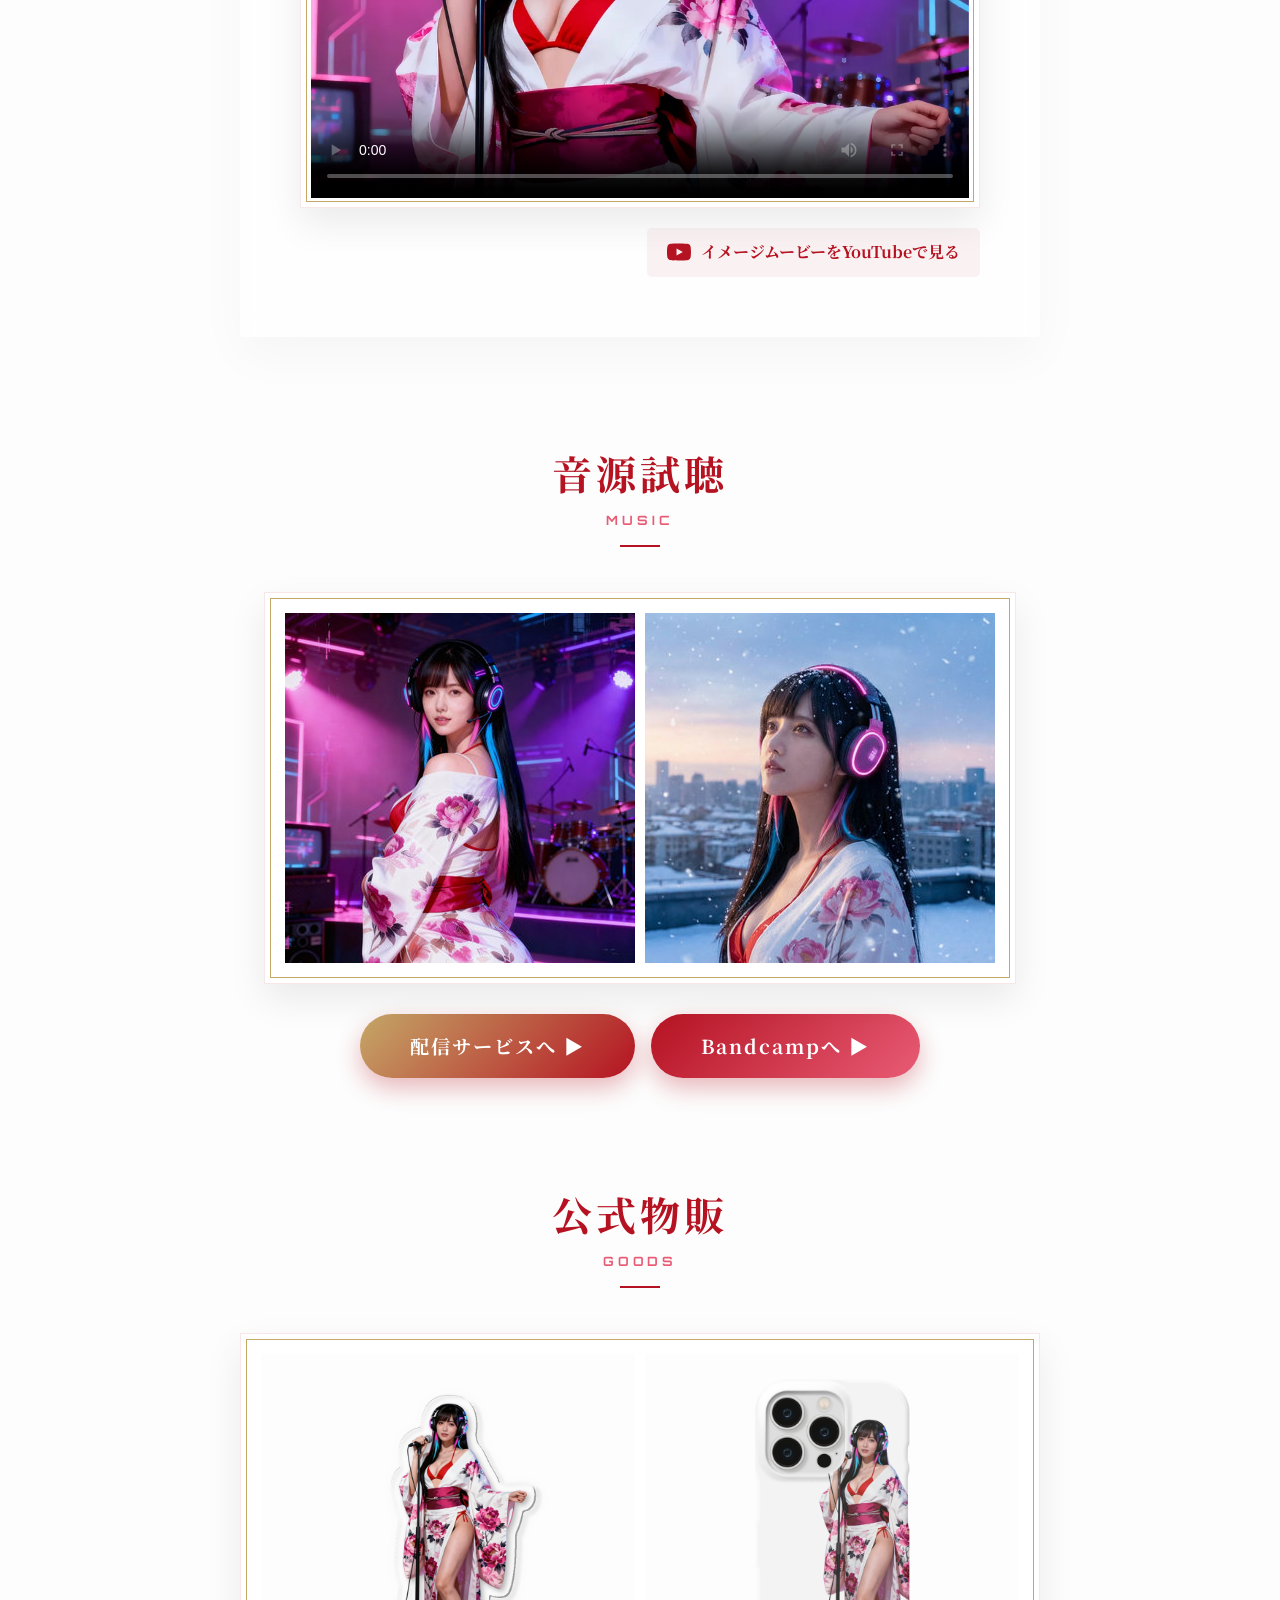
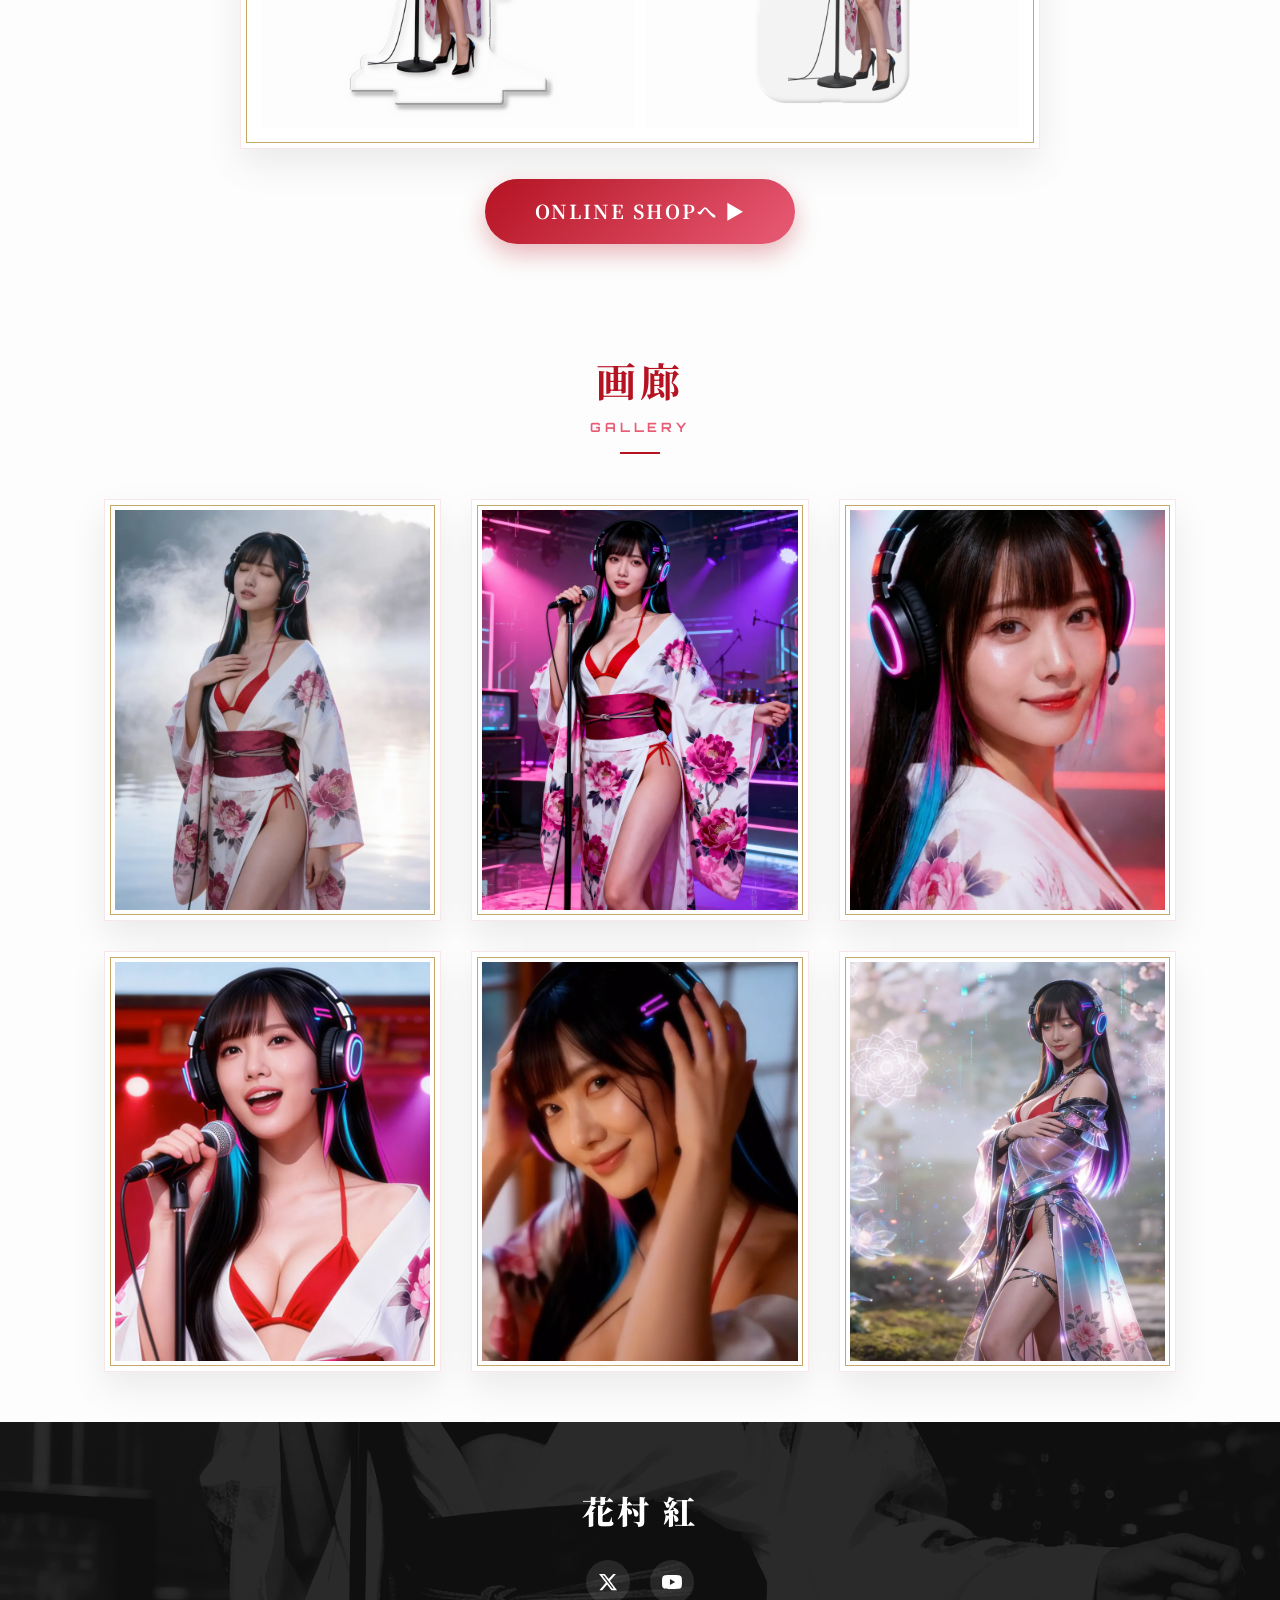
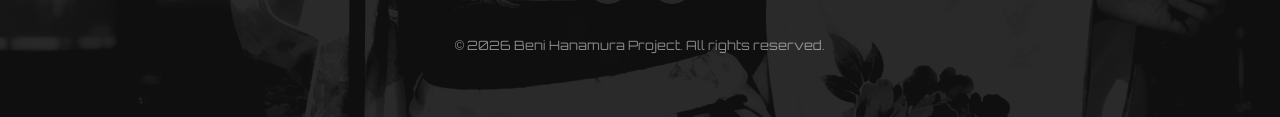
==== commit 7b0bbebe: "Optimize mobile homepage assets" ====
--- a/index.html
+++ b/index.html
@@ -14,6 +14,7 @@
     <link rel="icon" type="image/png" sizes="16x16" href="images/favicon/favicon-16x16.png">
     <link rel="manifest" href="manifest.json">
     <meta name="theme-color" content="#ffffff">
+    <link rel="preload" as="image" href="images/beni_hanamura_KV_mobile.webp" type="image/webp" media="(max-width: 768px)">
     
     <!-- OGP / Twitter Card for SEO -->
     <meta property="og:type" content="website">
@@ -139,7 +140,7 @@
     <link rel="preconnect" href="https://fonts.gstatic.com" crossorigin>
     <link href="https://fonts.googleapis.com/css2?family=Noto+Serif+JP:wght@300;400;700;900&family=Orbitron:wght@400;700;900&display=swap" rel="stylesheet">
     
-    <link rel="stylesheet" href="css/style.css?v=2">
+    <link rel="stylesheet" href="css/style.css?v=3">
 </head>
 <body>
     <!-- 白いシルクのような流れる背景と、花びらを降らせるキャンバス -->
@@ -174,7 +175,7 @@
         <section id="hero" class="hero section parallax-container">
             <!-- 遠景レイヤー -->
             <div class="parallax-layer parallax-base">
-                <div class="hero-bg" style="background-image: url('images/beni_hanamura_KV.jpg');"></div>
+                <div class="hero-bg"></div>
             </div>
             
             <!-- 近景レイヤー（テキスト・装飾） -->
@@ -215,7 +216,7 @@
                             <div class="news-modal-date">2026.03.22</div>
                             <h3 class="news-modal-title">公式サイトオープンのお知らせ</h3>
                             <div class="news-modal-body">
-                                <img src="images/beni_hanamura_KV.jpg" alt="image" class="news-modal-image"><br>
+                                <img src="images/beni_hanamura_KV_mobile.webp" alt="花村紅 キービジュアル" class="news-modal-image" loading="lazy" decoding="async" width="900" height="1200"><br>
 花村紅の公式サイトをオープンいたしました！<br><br>
 最新情報や限定コンテンツを皆様にお届けしていきます。<br><br>
 今後とも花村紅の応援をよろしくお願いいたします🌸
@@ -256,7 +257,7 @@
                 <div class="profile-grid">
                     <div class="profile-image-col">
                         <div class="profile-image-wrapper image-frame">
-                            <img src="images/profile/profile.webp" alt="花村紅 プロフィール">
+                            <img src="images/profile/profile.webp" alt="花村紅 プロフィール" loading="lazy" decoding="async" width="1726" height="2301">
                         </div>
                     </div>
                     <div class="profile-text-col">
@@ -311,7 +312,7 @@
                                 <span class="mv-title-icon">▶</span> Music Video
                             </h3>
                             <div class="mv-video-wrapper image-frame">
-                                <video controls preload="metadata" poster="images/花村紅_カバーアート.jpg">
+                                <video controls preload="metadata" poster="images/kurenai_no_koiji_poster_960.webp" width="1280" height="720">
                                     <source src="images/MVclip/紅の恋路_websiteカット.mp4" type="video/mp4">
                                     お使いのブラウザは動画再生に対応していません。
                                 </video>
@@ -342,10 +343,10 @@
                     <a href="https://jayz-blutaz.bandcamp.com/" target="_blank" rel="noopener noreferrer" class="goods-link-wrapper image-frame">
                         <div class="goods-images">
                             <div class="goods-img-col">
-                                <img id="random-music-img-1" src="images/music_thmb/music_01.jpg" alt="Music Thumbnail 1">
+                                <img id="random-music-img-1" src="images/music_thmb/music_01.jpg" alt="花村紅 音源サムネイル 1" loading="lazy" decoding="async" width="350" height="350">
                             </div>
                             <div class="goods-img-col">
-                                <img id="random-music-img-2" src="images/music_thmb/music_02.jpg" alt="Music Thumbnail 2">
+                                <img id="random-music-img-2" src="images/music_thmb/music_02.jpg" alt="花村紅 音源サムネイル 2" loading="lazy" decoding="async" width="350" height="350">
                             </div>
                         </div>
                     </a>
@@ -373,10 +374,10 @@
                     <a href="https://suzuri.jp/HanamuraBeni" target="_blank" rel="noopener noreferrer" class="goods-link-wrapper image-frame">
                         <div class="goods-images">
                             <div class="goods-img-col">
-                                <img src="images/goods/goods01.png" alt="グッズ固定">
+                                <img src="images/goods/goods01.png" alt="花村紅 公式グッズ" loading="lazy" decoding="async" width="1024" height="1024">
                             </div>
                             <div class="goods-img-col">
-                                <img id="random-goods-img" src="images/goods/goods02.png" alt="グッズランダム">
+                                <img id="random-goods-img" src="images/goods/goods02.png" alt="花村紅 公式グッズ ランダム表示" loading="lazy" decoding="async" width="1024" height="1024">
                             </div>
                         </div>
                     </a>
@@ -398,12 +399,12 @@
                 </h2>
                 
                 <div class="gallery-grid">
-                    <div class="gallery-item image-frame"><img src="images/gallery/gallery_01.webp" alt="Gallery 1"></div>
-                    <div class="gallery-item image-frame"><img src="images/gallery/gallery02.webp" alt="Gallery 2"></div>
-                    <div class="gallery-item image-frame"><img src="images/gallery/gallery03.webp" alt="Gallery 3"></div>
-                    <div class="gallery-item image-frame"><img src="images/gallery/gallery04.webp" alt="Gallery 4"></div>
-                    <div class="gallery-item image-frame"><img src="images/gallery/gallery05.webp" alt="Gallery 5"></div>
-                    <div class="gallery-item image-frame"><img src="images/gallery/gallery06.webp" alt="Gallery 6"></div>
+                    <div class="gallery-item image-frame"><img src="images/gallery/gallery_01.webp" alt="花村紅 ギャラリー 1" loading="lazy" decoding="async" width="800" height="1000"></div>
+                    <div class="gallery-item image-frame"><img src="images/gallery/gallery02.webp" alt="花村紅 ギャラリー 2" loading="lazy" decoding="async" width="800" height="1000"></div>
+                    <div class="gallery-item image-frame"><img src="images/gallery/gallery03.webp" alt="花村紅 ギャラリー 3" loading="lazy" decoding="async" width="800" height="1000"></div>
+                    <div class="gallery-item image-frame"><img src="images/gallery/gallery04.webp" alt="花村紅 ギャラリー 4" loading="lazy" decoding="async" width="800" height="1000"></div>
+                    <div class="gallery-item image-frame"><img src="images/gallery/gallery05.webp" alt="花村紅 ギャラリー 5" loading="lazy" decoding="async" width="800" height="1000"></div>
+                    <div class="gallery-item image-frame"><img src="images/gallery/gallery06.webp" alt="花村紅 ギャラリー 6" loading="lazy" decoding="async" width="800" height="1000"></div>
                 </div>
             </div>
         </section>
@@ -435,7 +436,7 @@
 
     <!-- フット・スクリプト類 -->
     <script src="js/particles.js"></script>
-    <script src="js/script.js"></script>
+    <script src="js/script.js?v=2"></script>
 
     <!-- News Modal -->
     <div id="news-modal" class="news-modal">
--- a/css/style.css
+++ b/css/style.css
@@ -279,6 +279,7 @@
 .hero-bg {
     width: 100%;
     height: 100%;
+    background-image: url('../images/beni_hanamura_KV.jpg');
     background-size: cover;
     /* キャラの顔が上寄りに見えるよう調整 */
     background-position: center 15%;
@@ -1029,7 +1030,12 @@
 
     /* スマホでは画像の上寄りを強くしてキャラの顔を見せる */
     .hero-bg {
+        background-image: url('../images/beni_hanamura_KV_mobile.webp');
         background-position: center 5%;
+    }
+
+    .footer::before {
+        background-image: url('../images/beni_image_footer_mobile.webp');
     }
 
     .parallax-fg {
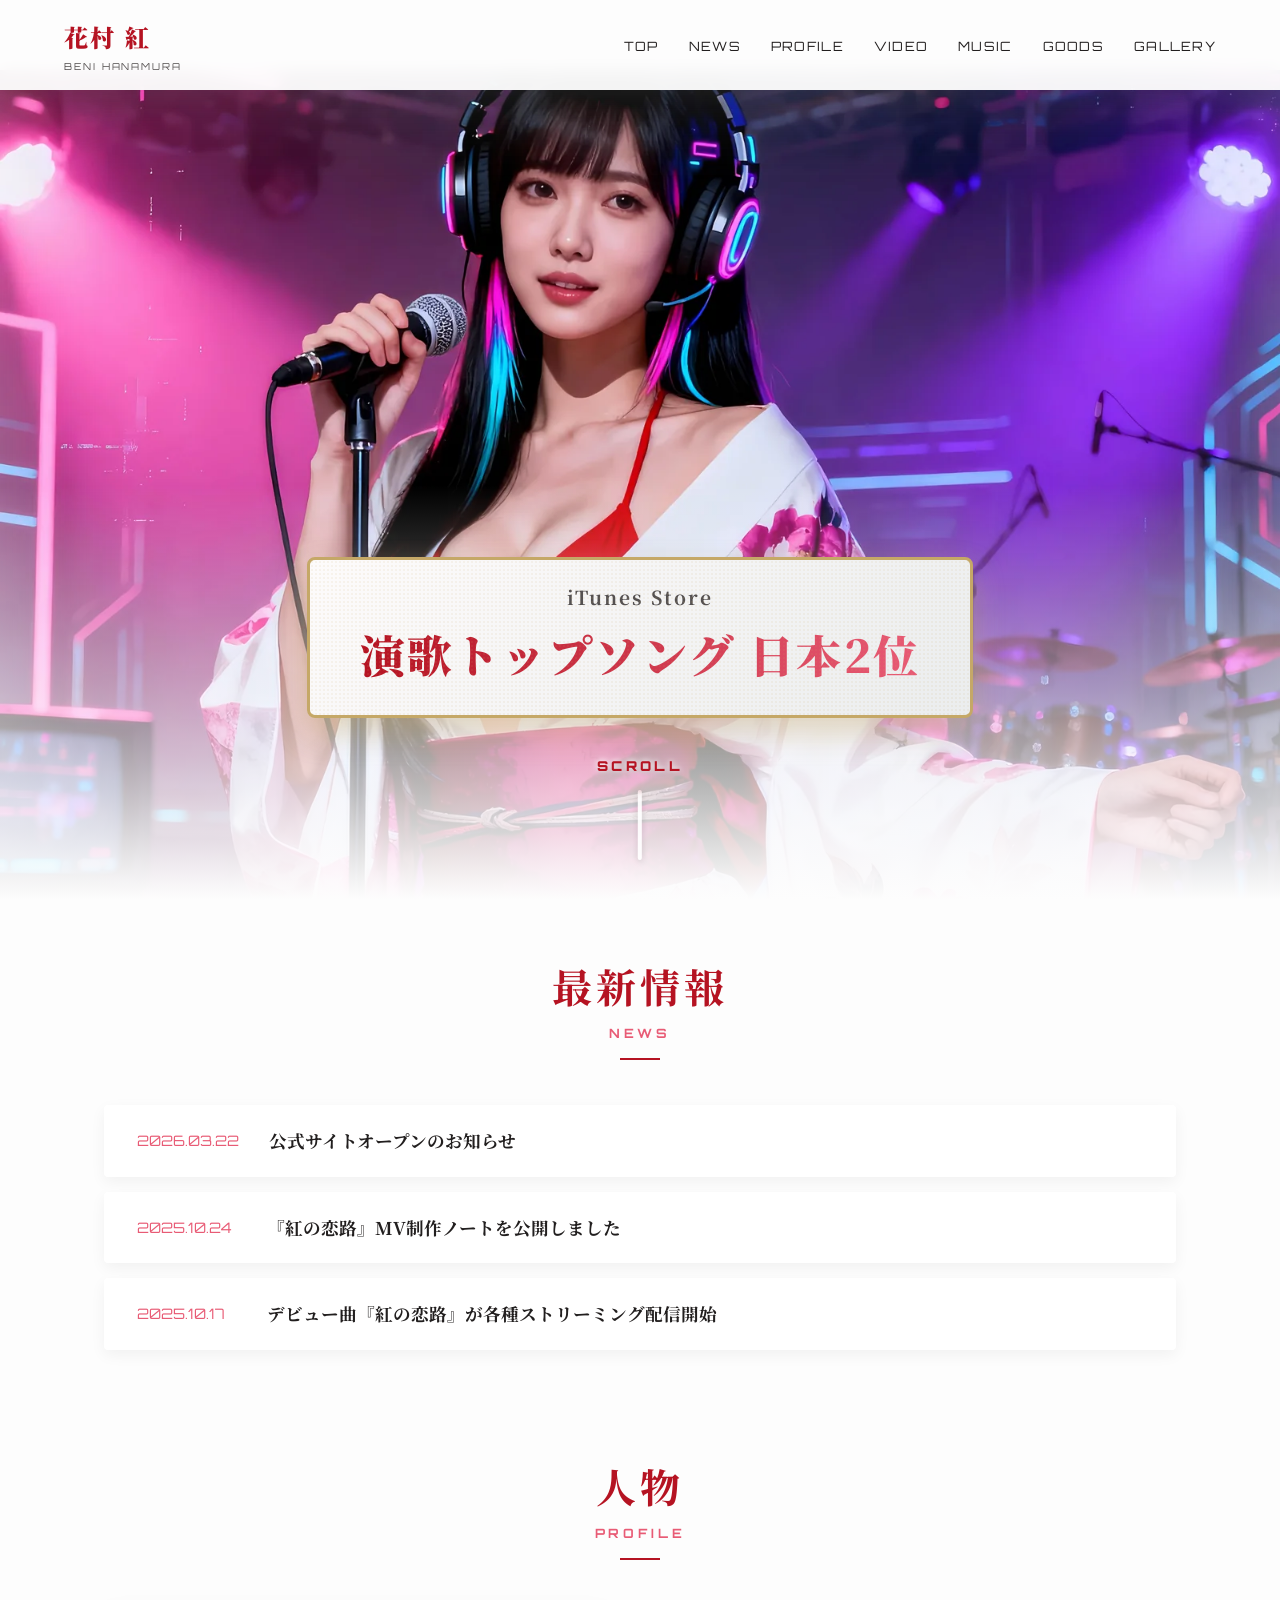
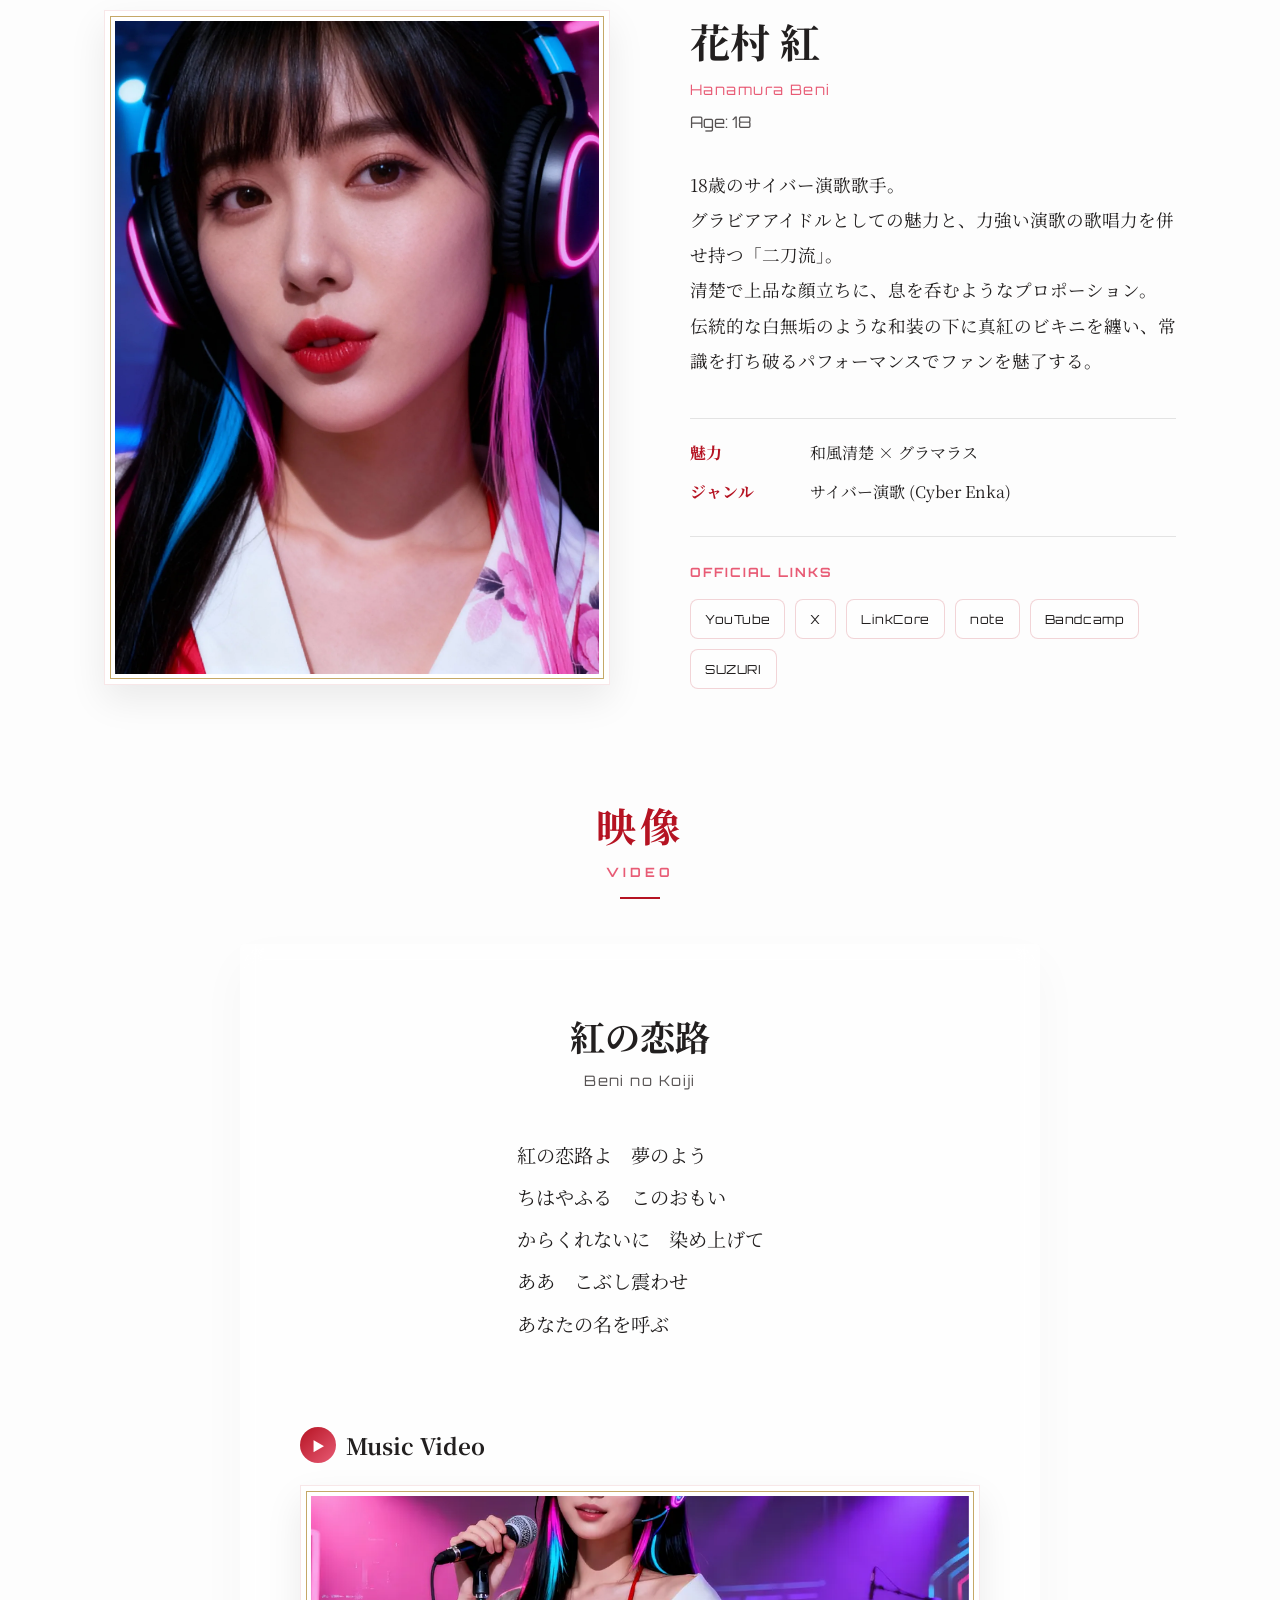
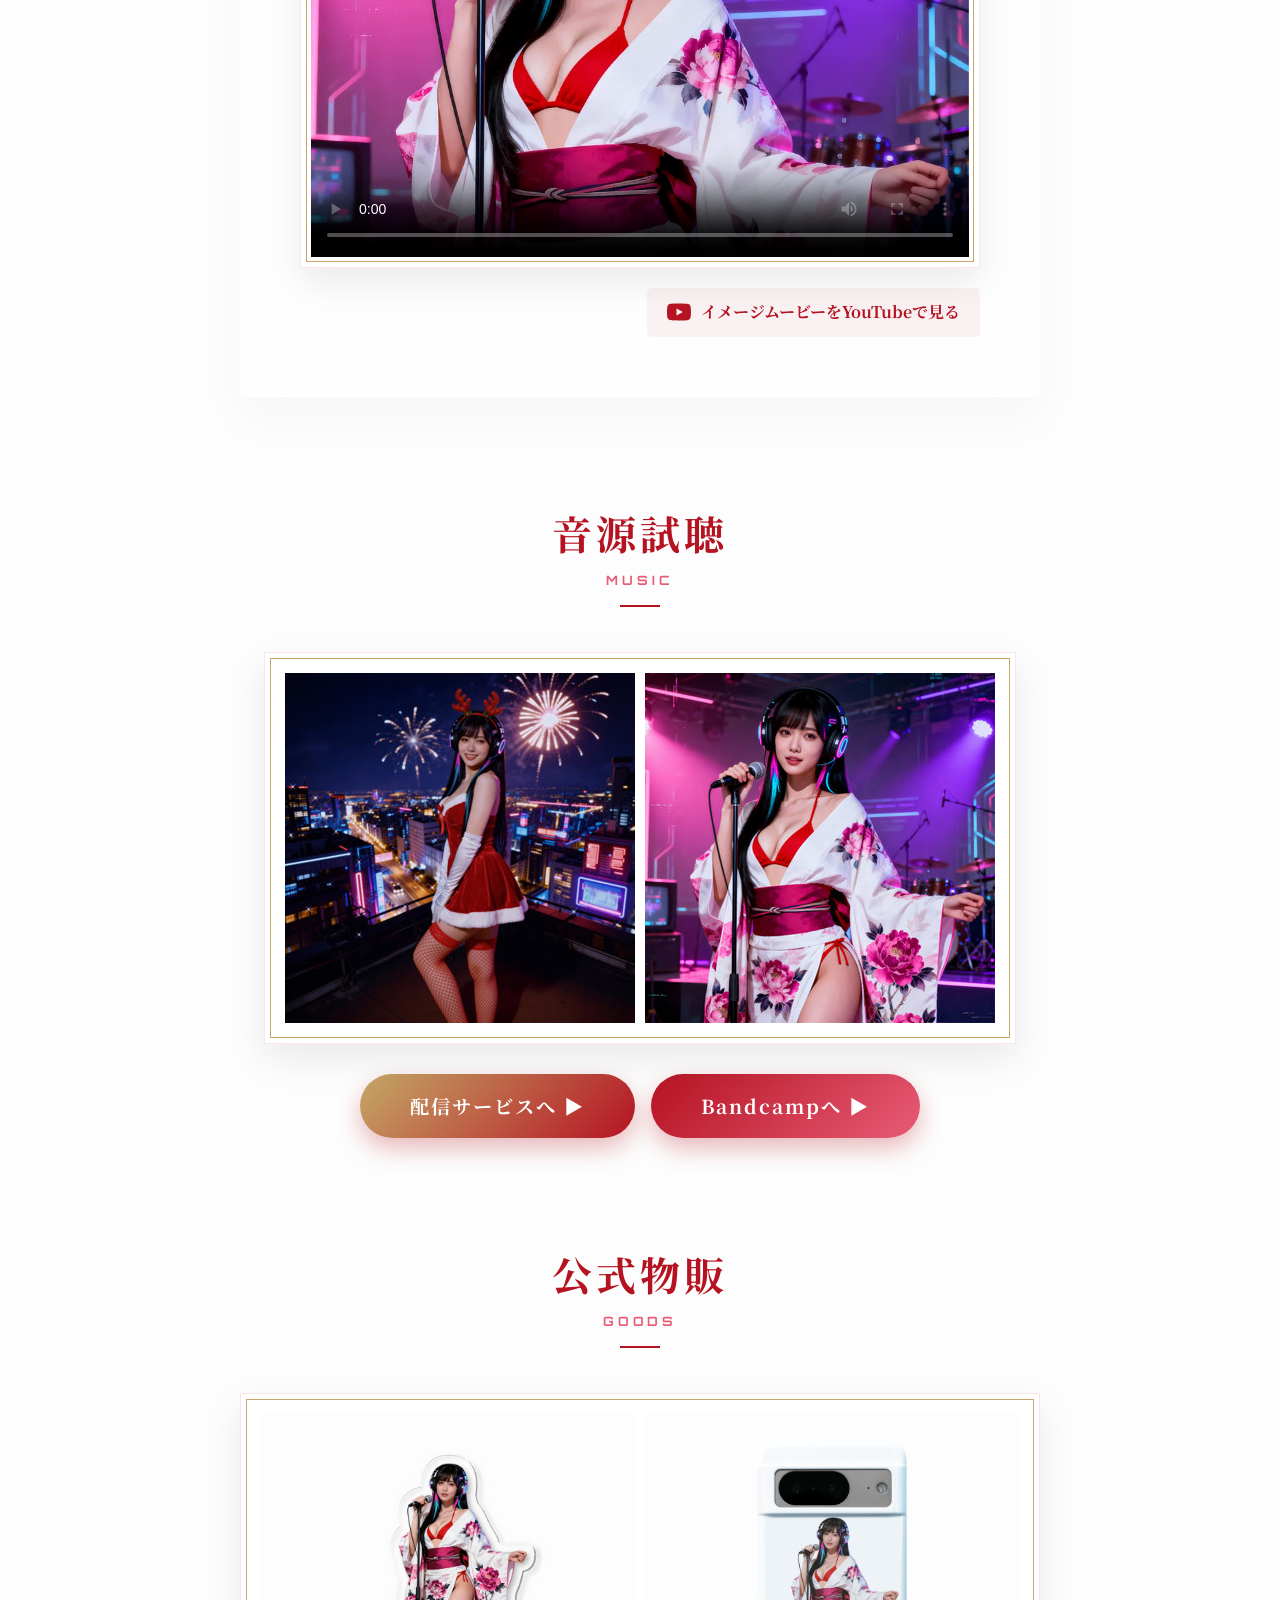
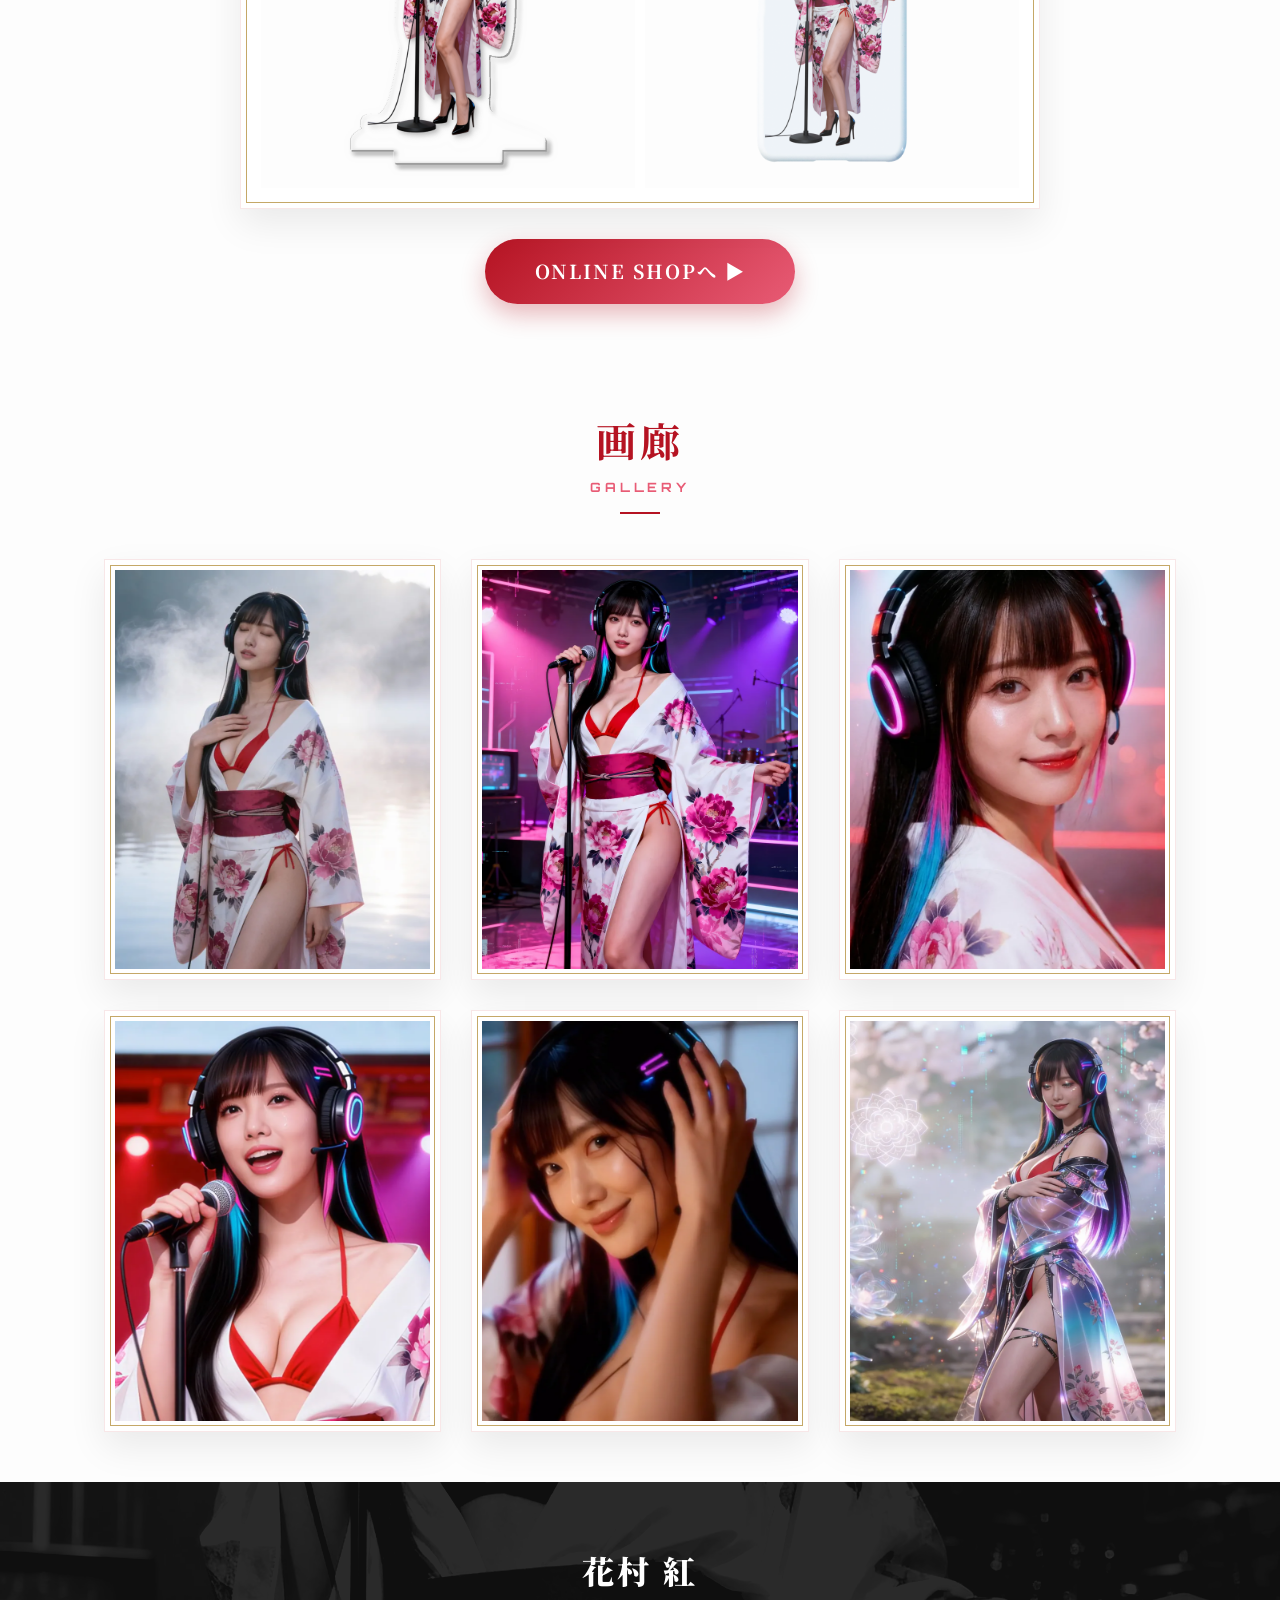
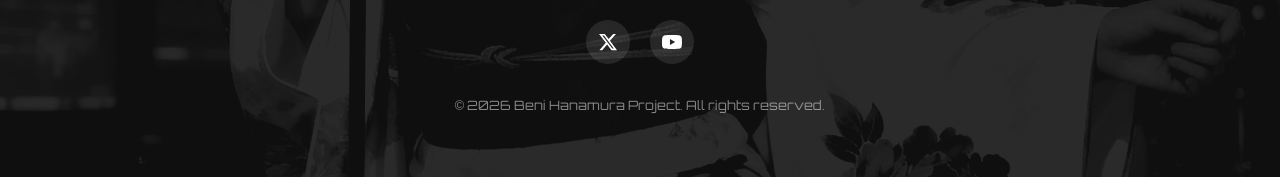
==== commit 8db3416b: "Improve homepage SEO links and assets" ====
--- a/index.html
+++ b/index.html
@@ -5,7 +5,7 @@
     <meta name="viewport" content="width=device-width, initial-scale=1.0">
     <meta name="description" content="iTunes Store「演歌トップソング」日本2位獲得！18歳のグラビア×サイバー演歌歌手「花村 紅（はなむら べに）」のアーティスト公式サイト。">
     <meta name="keywords" content="花村紅, Beni Hanamura, サイバー演歌, 演歌, グラビア, アイドル, 紅の恋路">
-    <title>花村 紅 (Beni Hanamura) | Official Website</title>
+    <title>花村 紅 公式サイト | サイバー演歌歌手・紅の恋路</title>
     <link rel="canonical" href="https://jayz-ai.github.io/hanamura_hp/">
     
     <!-- Favicon & Web App Manifest -->
@@ -19,14 +19,16 @@
     <!-- OGP / Twitter Card for SEO -->
     <meta property="og:type" content="website">
     <meta property="og:url" content="https://jayz-ai.github.io/hanamura_hp/">
-    <meta property="og:title" content="花村 紅 (Beni Hanamura) | Official Website">
+    <meta property="og:title" content="花村 紅 公式サイト | サイバー演歌歌手・紅の恋路">
     <meta property="og:description" content="iTunes Store「演歌トップソング」日本2位獲得！18歳のグラビア×サイバー演歌歌手「花村 紅（はなむら べに）」のアーティスト公式サイト。">
-    <meta property="og:image" content="https://jayz-ai.github.io/hanamura_hp/images/beni_hanamura_KV.jpg">
+    <meta property="og:image" content="https://jayz-ai.github.io/hanamura_hp/images/ogp_hanamura_beni_1200x630.jpg">
+    <meta property="og:image:width" content="1200">
+    <meta property="og:image:height" content="630">
     <meta name="twitter:card" content="summary_large_image">
     <meta name="twitter:site" content="@BeniHanaCyber">
-    <meta name="twitter:title" content="花村 紅 (Beni Hanamura) | Official Website">
+    <meta name="twitter:title" content="花村 紅 公式サイト | サイバー演歌歌手・紅の恋路">
     <meta name="twitter:description" content="iTunes Store「演歌トップソング」日本2位獲得！18歳のグラビア×サイバー演歌歌手「花村 紅（はなむら べに）」のアーティスト公式サイト。">
-    <meta name="twitter:image" content="https://jayz-ai.github.io/hanamura_hp/images/beni_hanamura_KV.jpg">
+    <meta name="twitter:image" content="https://jayz-ai.github.io/hanamura_hp/images/ogp_hanamura_beni_1200x630.jpg">
     
     <!-- Structured Data for SEO -->
     <script type="application/ld+json">
@@ -37,7 +39,7 @@
           "@type": "WebSite",
           "@id": "https://jayz-ai.github.io/hanamura_hp/#website",
           "url": "https://jayz-ai.github.io/hanamura_hp/",
-          "name": "花村 紅 (Beni Hanamura) Official Website",
+          "name": "花村 紅 公式サイト",
           "inLanguage": "ja",
           "publisher": {
             "@id": "https://jayz-ai.github.io/hanamura_hp/#artist"
@@ -47,7 +49,7 @@
           "@type": "WebPage",
           "@id": "https://jayz-ai.github.io/hanamura_hp/#webpage",
           "url": "https://jayz-ai.github.io/hanamura_hp/",
-          "name": "花村 紅 (Beni Hanamura) | Official Website",
+          "name": "花村 紅 公式サイト | サイバー演歌歌手・紅の恋路",
           "description": "iTunes Store「演歌トップソング」日本2位獲得。18歳のグラビア×サイバー演歌歌手「花村 紅（はなむら べに）」のアーティスト公式サイト。",
           "inLanguage": "ja",
           "isPartOf": {
@@ -63,7 +65,9 @@
           ],
           "primaryImageOfPage": {
             "@type": "ImageObject",
-            "url": "https://jayz-ai.github.io/hanamura_hp/images/beni_hanamura_KV.jpg"
+            "url": "https://jayz-ai.github.io/hanamura_hp/images/ogp_hanamura_beni_1200x630.jpg",
+            "width": 1200,
+            "height": 630
           }
         },
         {
@@ -119,7 +123,7 @@
           "name": "紅の恋路 Music Video",
           "description": "花村紅のデビュー曲「紅の恋路」のミュージックビデオ。",
           "thumbnailUrl": [
-            "https://jayz-ai.github.io/hanamura_hp/images/beni_hanamura_KV.jpg"
+            "https://jayz-ai.github.io/hanamura_hp/images/ogp_hanamura_beni_1200x630.jpg"
           ],
           "uploadDate": "2025-10-01",
           "duration": "PT4M50S",
@@ -140,7 +144,7 @@
     <link rel="preconnect" href="https://fonts.gstatic.com" crossorigin>
     <link href="https://fonts.googleapis.com/css2?family=Noto+Serif+JP:wght@300;400;700;900&family=Orbitron:wght@400;700;900&display=swap" rel="stylesheet">
     
-    <link rel="stylesheet" href="css/style.css?v=3">
+    <link rel="stylesheet" href="css/style.css?v=4">
 </head>
 <body>
     <!-- 白いシルクのような流れる背景と、花びらを降らせるキャンバス -->
@@ -224,6 +228,24 @@
                         </div>
                     </article>
 
+                    <!-- 記事 news-4 -->
+                    <article class="news-item" data-id="news-4">
+                        <div class="news-date">2025.10.24</div>
+                        <h3 class="news-title">『紅の恋路』MV制作ノートを公開しました</h3>
+                        <!-- モーダル展開用の詳細データ (非表示) -->
+                        <div class="news-detail-content" style="display: none;">
+                            <div class="news-modal-date">2025.10.24</div>
+                            <h3 class="news-modal-title">『紅の恋路』MV制作ノートを公開しました</h3>
+                            <div class="news-modal-body">
+                                デビュー曲『紅の恋路』のMV制作で使用したリップシンク動画生成AIと、実際の制作工程を解説したnote記事を公開しました。<br>
+花村紅の映像表現がどのように作られているかを紹介しています。<br>
+<br>
+記事はこちら：<br>
+<a href="https://note.com/shay_prinix/n/n3f71d41431b6" target="_blank" rel="noopener noreferrer">4分50秒フルリップシンクMV制作noteを読む</a>
+                            </div>
+                        </div>
+                    </article>
+
                     <!-- 記事 news-2 -->
                     <article class="news-item" data-id="news-2">
                         <div class="news-date">2025.10.17</div>
@@ -279,6 +301,18 @@
                                 <span class="detail-label">ジャンル</span>
                                 <span class="detail-value">サイバー演歌 (Cyber Enka)</span>
                             </div>
+                        </div>
+
+                        <div class="official-links" aria-label="花村紅 公式リンク">
+                            <h4 class="official-links-title">OFFICIAL LINKS</h4>
+                            <ul class="official-link-list">
+                                <li><a href="https://www.youtube.com/@BeniHanamura.official" target="_blank" rel="noopener noreferrer">YouTube</a></li>
+                                <li><a href="https://x.com/BeniHanaCyber" target="_blank" rel="noopener noreferrer">X</a></li>
+                                <li><a href="https://linkco.re/AvRQasue" target="_blank" rel="noopener noreferrer">LinkCore</a></li>
+                                <li><a href="https://note.com/shay_prinix/n/n3f71d41431b6" target="_blank" rel="noopener noreferrer">note</a></li>
+                                <li><a href="https://jayz-blutaz.bandcamp.com/" target="_blank" rel="noopener noreferrer">Bandcamp</a></li>
+                                <li><a href="https://suzuri.jp/HanamuraBeni" target="_blank" rel="noopener noreferrer">SUZURI</a></li>
+                            </ul>
                         </div>
                     </div>
                 </div>
--- a/css/style.css
+++ b/css/style.css
@@ -279,7 +279,7 @@
 .hero-bg {
     width: 100%;
     height: 100%;
-    background-image: url('../images/beni_hanamura_KV.jpg');
+    background-image: url('../images/beni_hanamura_KV_desktop.webp');
     background-size: cover;
     /* キャラの顔が上寄りに見えるよう調整 */
     background-position: center 15%;
@@ -509,6 +509,51 @@
 
 .detail-value {
     color: var(--color-text-main);
+}
+
+.official-links {
+    margin-top: 30px;
+    padding-top: 24px;
+    border-top: 1px solid rgba(0,0,0,0.1);
+}
+
+.official-links-title {
+    font-family: var(--font-cyber);
+    font-size: 0.8rem;
+    color: var(--color-botan-pink);
+    letter-spacing: 0.15em;
+    margin-bottom: 14px;
+}
+
+.official-link-list {
+    display: flex;
+    flex-wrap: wrap;
+    gap: 10px;
+    list-style: none;
+}
+
+.official-link-list a {
+    display: inline-flex;
+    align-items: center;
+    min-height: 40px;
+    padding: 8px 14px;
+    border: 1px solid rgba(181, 19, 34, 0.18);
+    border-radius: 8px;
+    background: rgba(255, 255, 255, 0.65);
+    color: var(--color-text-main);
+    text-decoration: none;
+    font-family: var(--font-cyber);
+    font-size: 0.78rem;
+    letter-spacing: 0.05em;
+    transition: var(--transition-smooth);
+}
+
+.official-link-list a:hover {
+    color: #fff;
+    background: var(--color-botan-red);
+    border-color: var(--color-botan-red);
+    box-shadow: 0 8px 18px rgba(181, 19, 34, 0.2);
+    transform: translateY(-2px);
 }
 
 /* ==================================
@@ -767,7 +812,7 @@
     content: '';
     position: absolute;
     inset: 0;
-    background-image: url('../images/beni_image.jpg');
+    background-image: url('../images/beni_image_footer_desktop.webp');
     background-size: cover;
     background-position: center;
     opacity: 0.1;
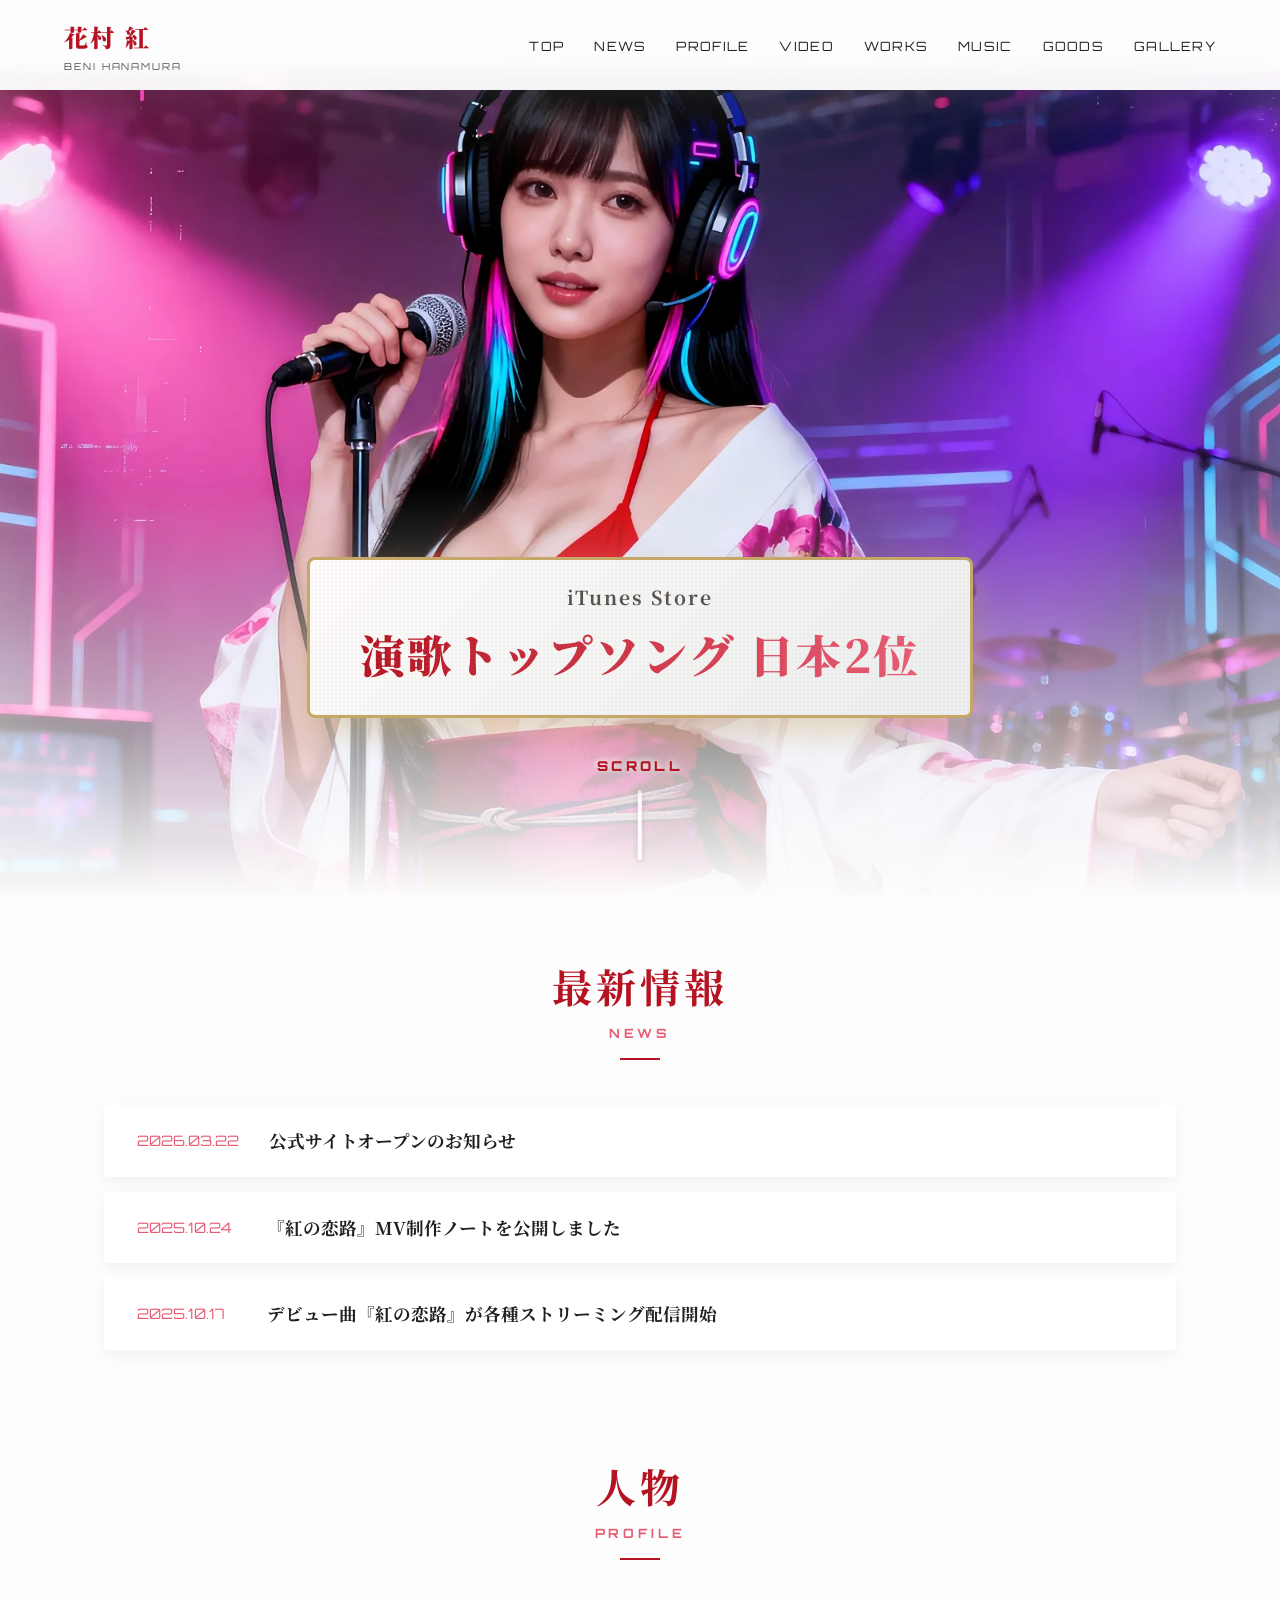
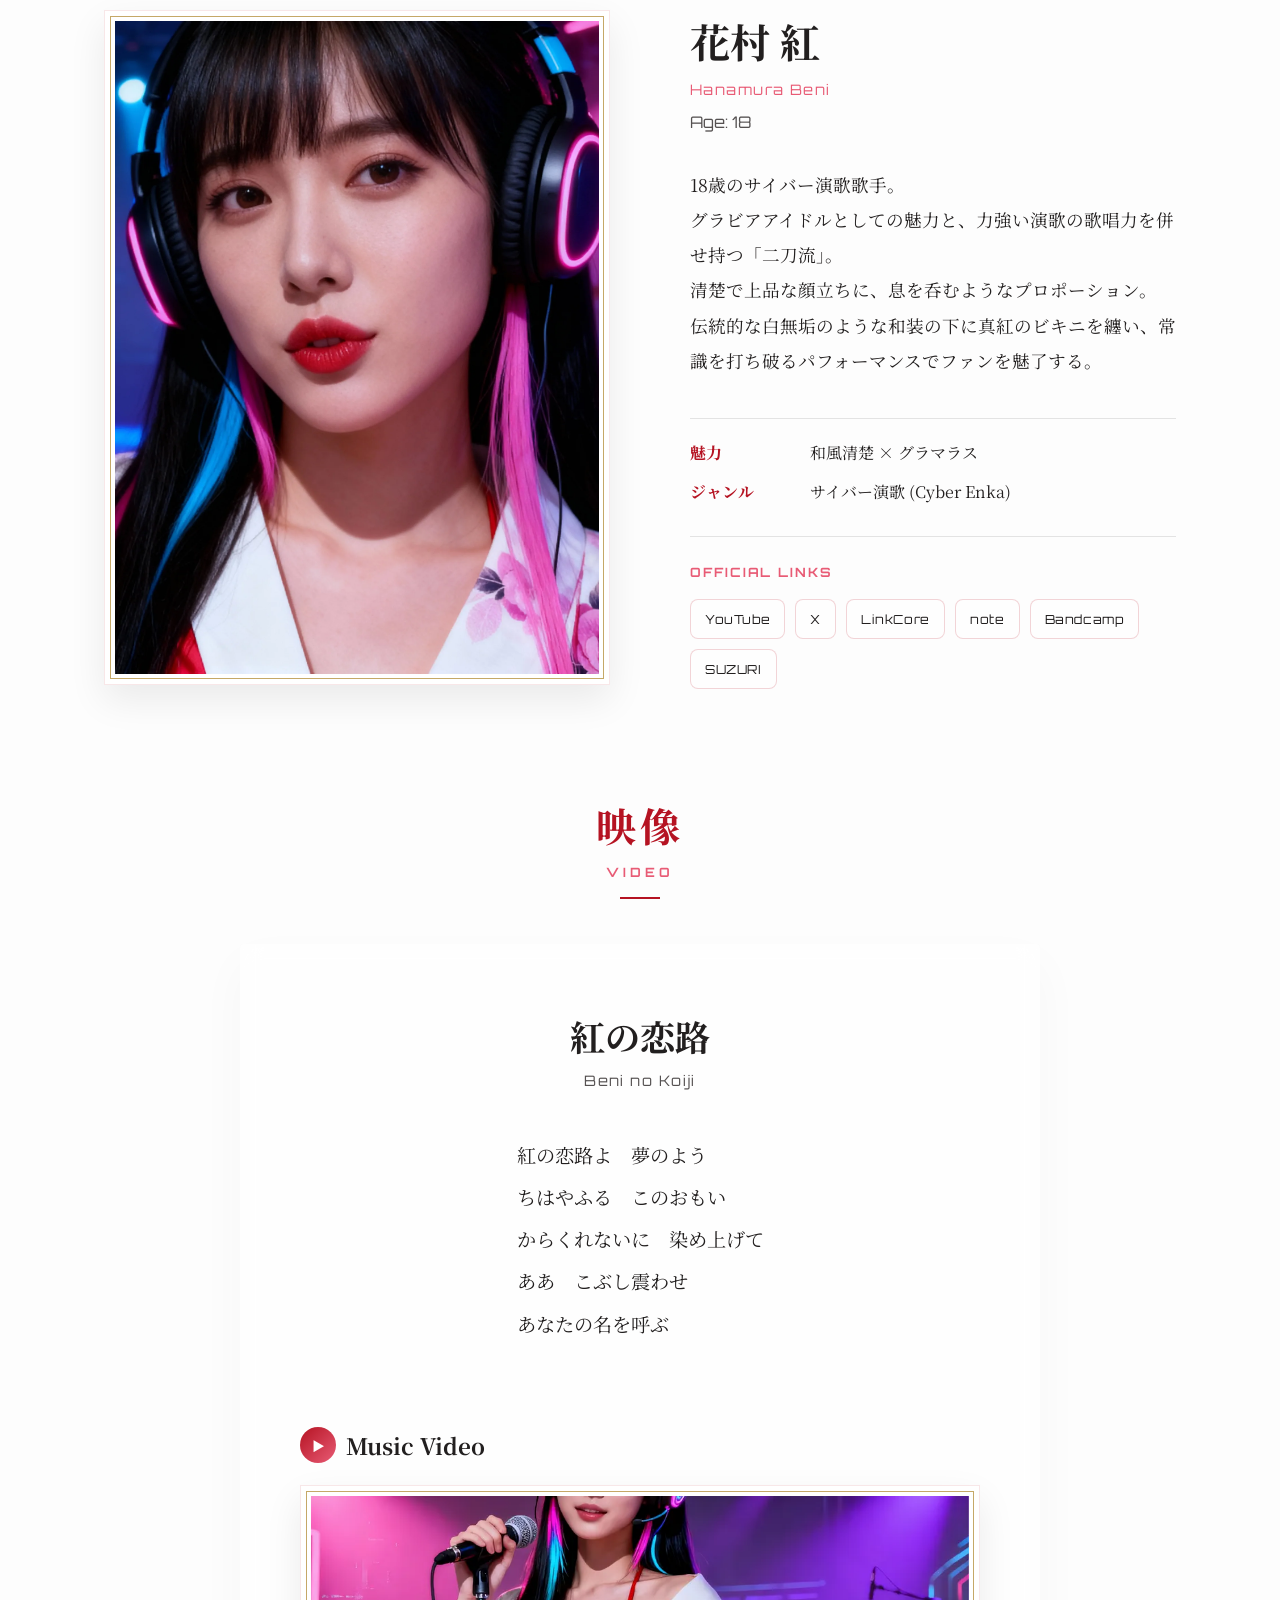
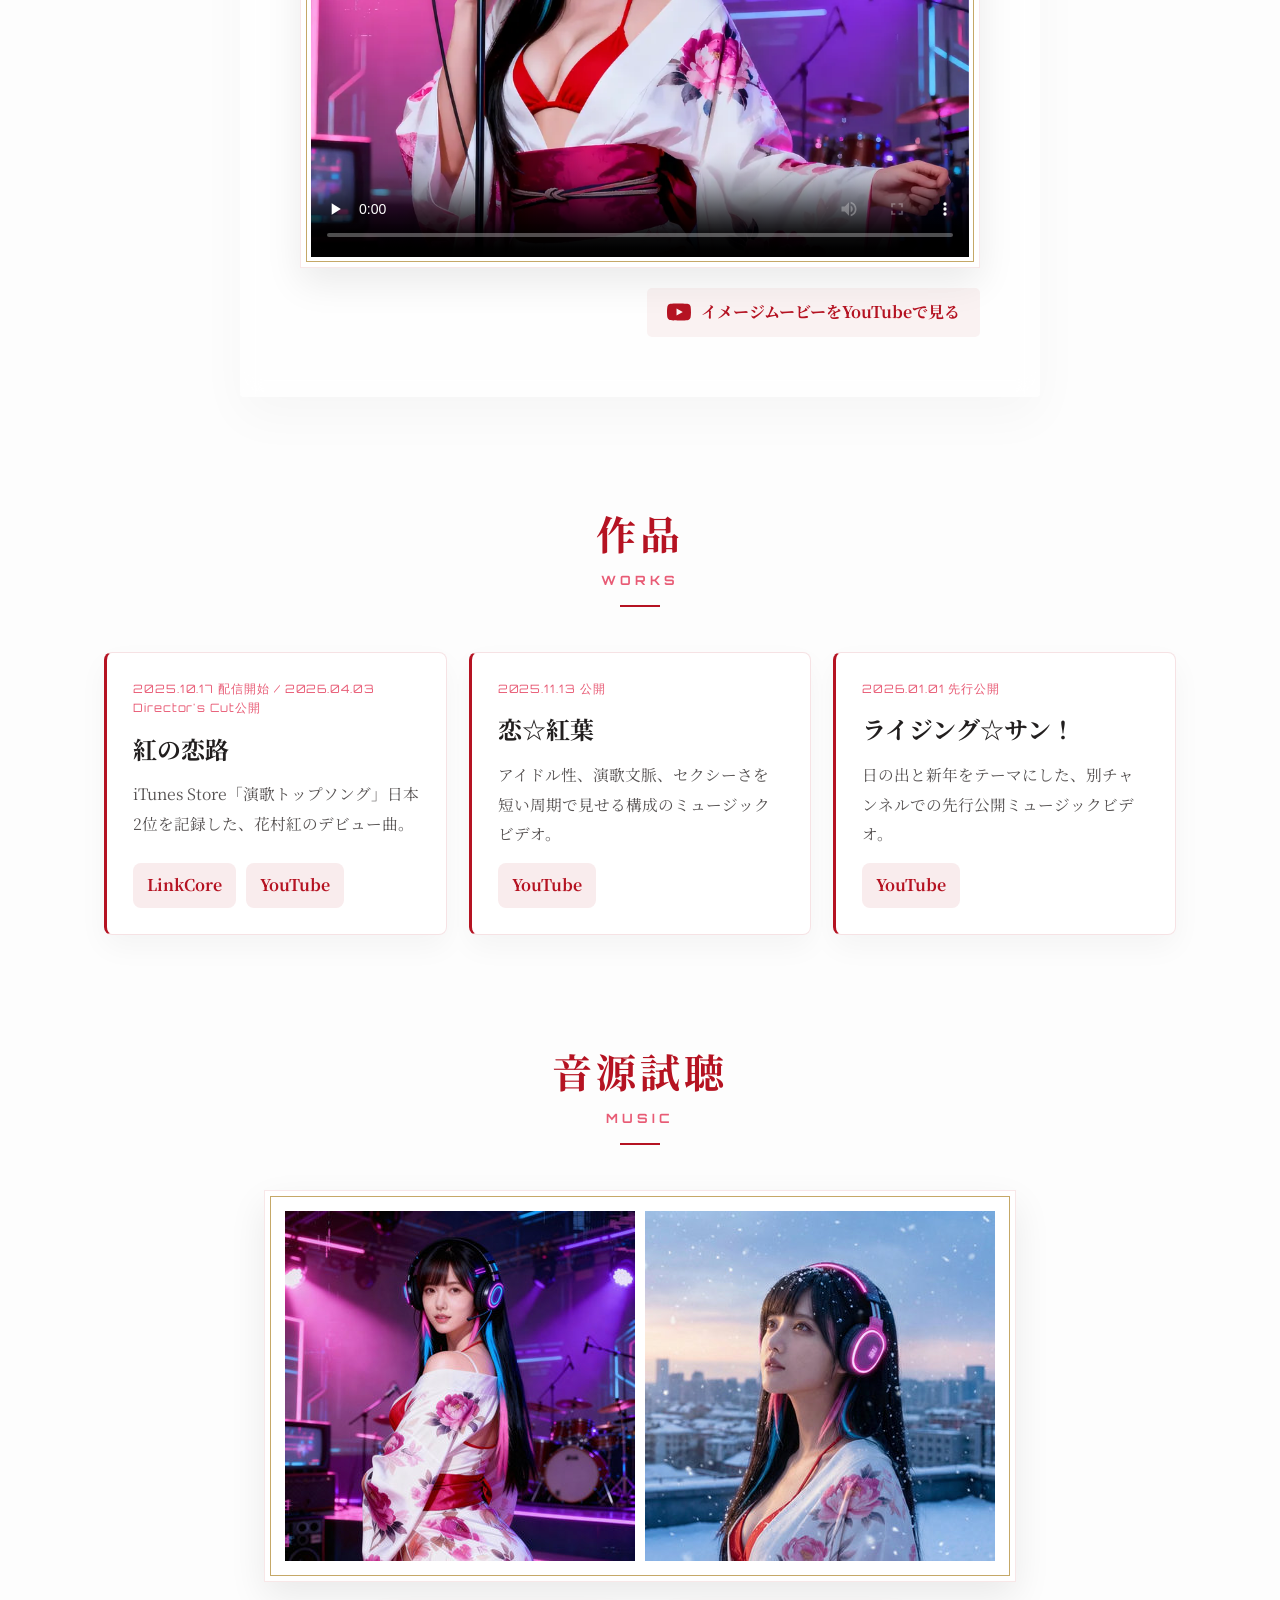
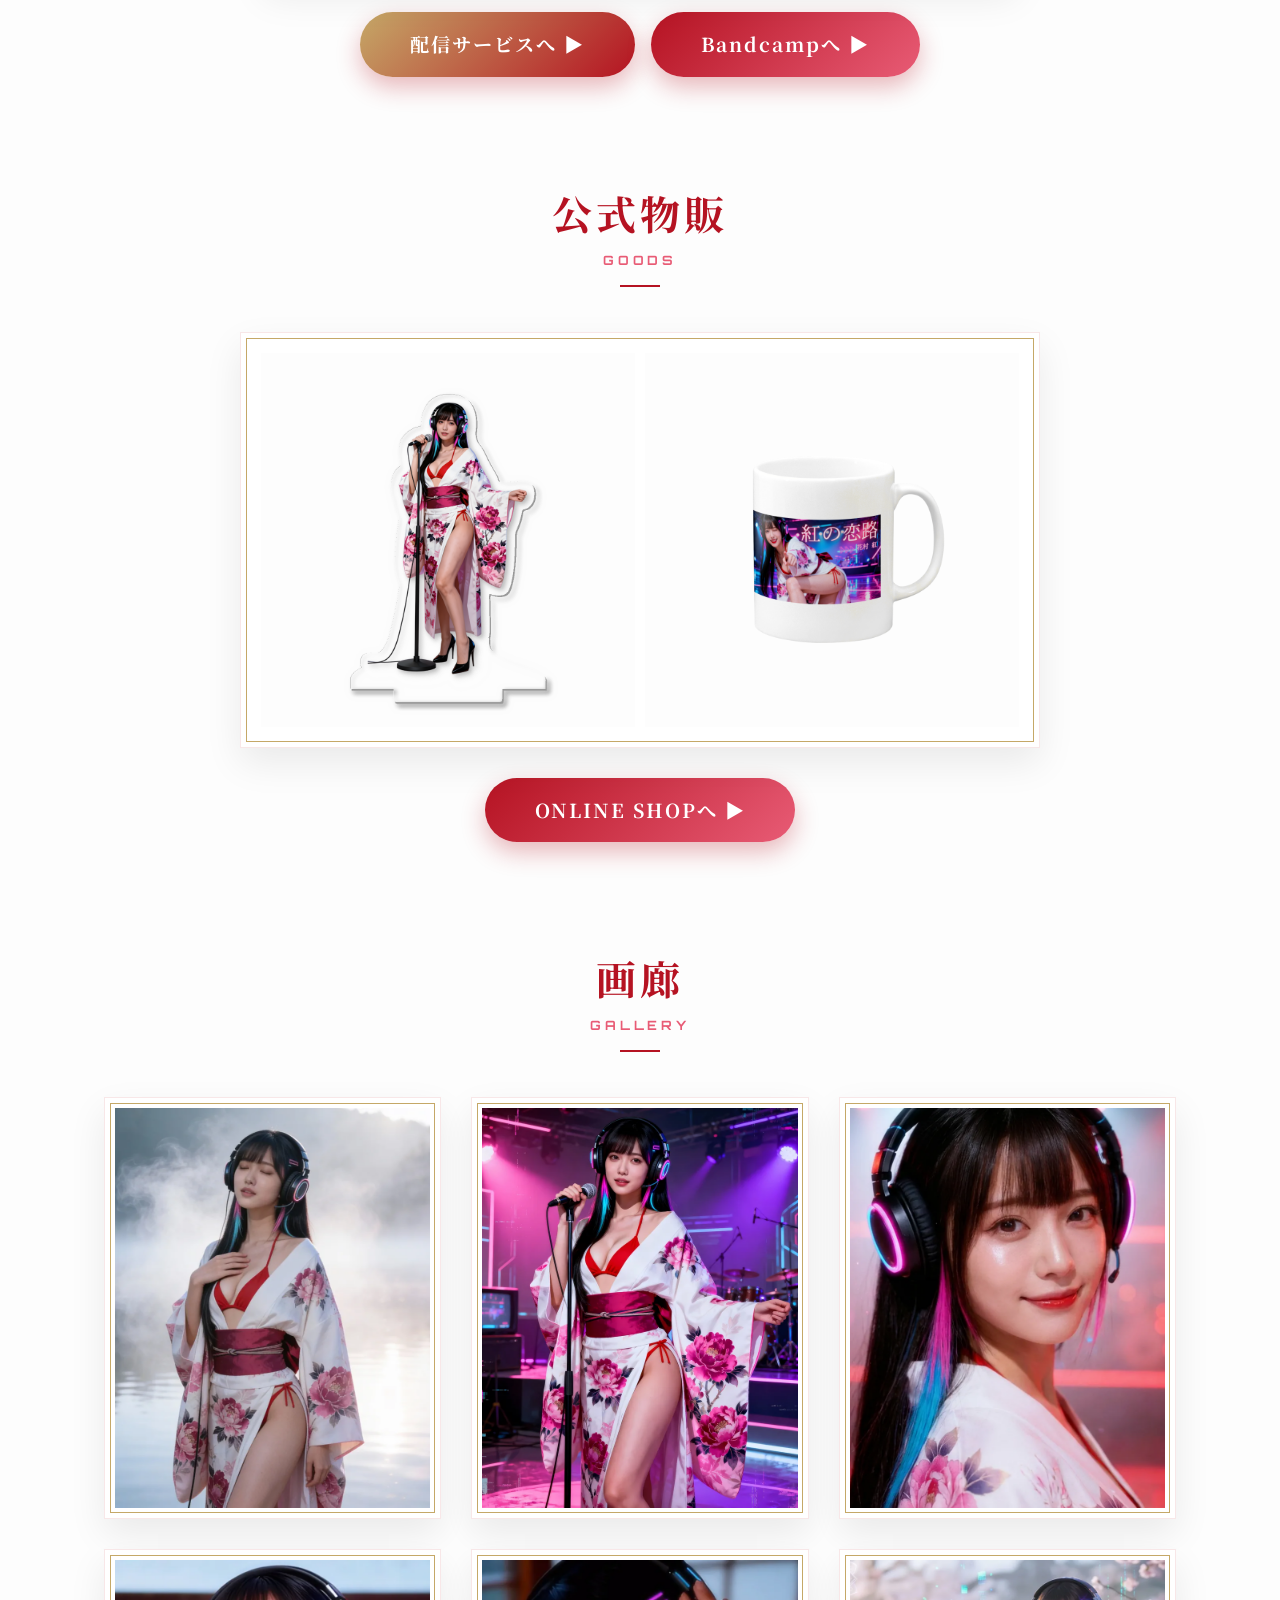
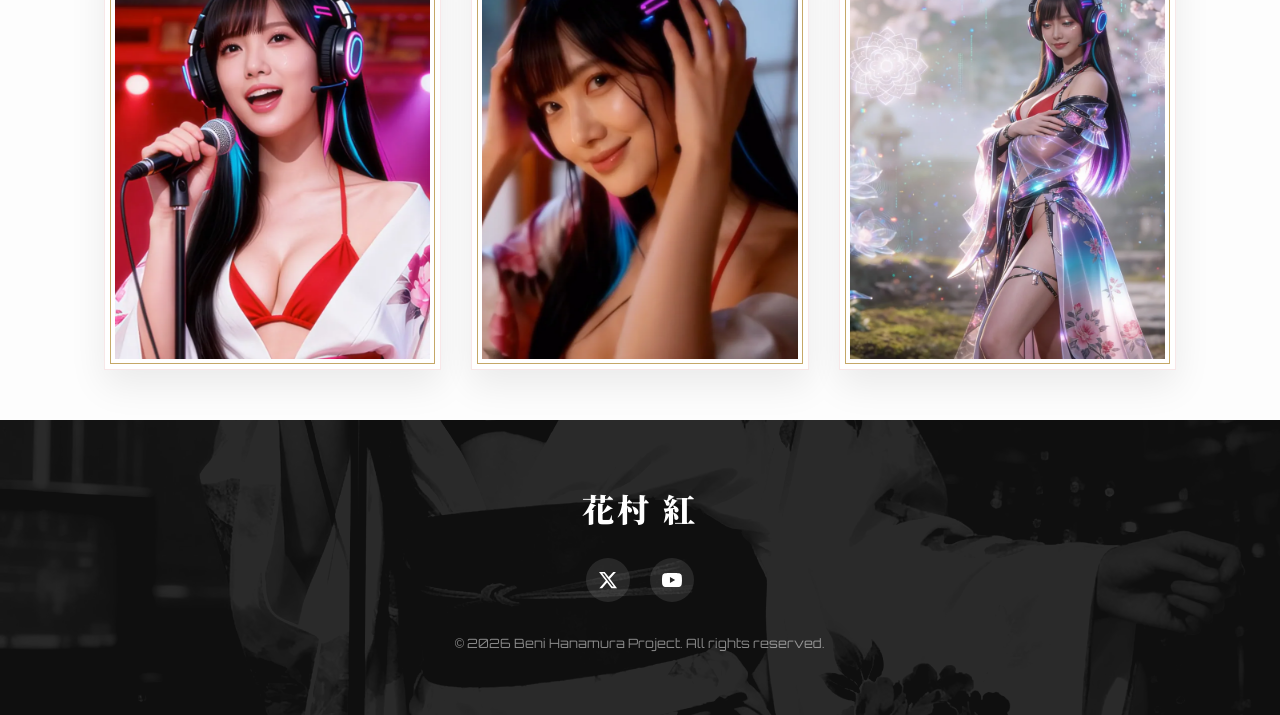
==== commit 1fee8f6a: "Add works index and video sitemap" ====
--- a/index.html
+++ b/index.html
@@ -61,6 +61,12 @@
             },
             {
               "@id": "https://jayz-ai.github.io/hanamura_hp/#kurenai-no-koiji"
+            },
+            {
+              "@id": "https://jayz-ai.github.io/hanamura_hp/#koi-momiji"
+            },
+            {
+              "@id": "https://jayz-ai.github.io/hanamura_hp/#rising-sun"
             }
           ],
           "primaryImageOfPage": {
@@ -79,7 +85,7 @@
             "Hanamura Beni"
           ],
           "url": "https://jayz-ai.github.io/hanamura_hp/",
-          "image": "https://jayz-ai.github.io/hanamura_hp/images/beni_hanamura_KV.jpg",
+          "image": "https://jayz-ai.github.io/hanamura_hp/images/ogp_hanamura_beni_1200x630.jpg",
           "description": "iTunes Store「演歌トップソング」日本2位を記録した、グラビア×サイバー演歌歌手。",
           "genre": [
             "サイバー演歌",
@@ -118,22 +124,98 @@
           ]
         },
         {
+          "@type": "MusicRecording",
+          "@id": "https://jayz-ai.github.io/hanamura_hp/#koi-momiji",
+          "name": "恋☆紅葉",
+          "url": "https://youtu.be/pdOXGQIFzHE",
+          "datePublished": "2025-11-13",
+          "inLanguage": "ja",
+          "byArtist": {
+            "@id": "https://jayz-ai.github.io/hanamura_hp/#artist"
+          },
+          "genre": [
+            "サイバー演歌",
+            "演歌",
+            "エレクトロニック"
+          ],
+          "sameAs": [
+            "https://youtu.be/pdOXGQIFzHE"
+          ]
+        },
+        {
+          "@type": "MusicRecording",
+          "@id": "https://jayz-ai.github.io/hanamura_hp/#rising-sun",
+          "name": "ライジング☆サン！",
+          "url": "https://youtu.be/D9I1wMPG95Y",
+          "datePublished": "2026-01-01",
+          "inLanguage": "ja",
+          "byArtist": {
+            "@id": "https://jayz-ai.github.io/hanamura_hp/#artist"
+          },
+          "genre": [
+            "サイバー演歌",
+            "演歌",
+            "エレクトロニック"
+          ],
+          "sameAs": [
+            "https://youtu.be/D9I1wMPG95Y"
+          ]
+        },
+        {
           "@type": "VideoObject",
           "@id": "https://jayz-ai.github.io/hanamura_hp/#kurenai-no-koiji-mv",
-          "name": "紅の恋路 Music Video",
-          "description": "花村紅のデビュー曲「紅の恋路」のミュージックビデオ。",
+          "name": "紅の恋路 Director's Cut Music Video",
+          "description": "花村紅のデビュー曲「紅の恋路」Director's Cutのミュージックビデオ。",
           "thumbnailUrl": [
-            "https://jayz-ai.github.io/hanamura_hp/images/ogp_hanamura_beni_1200x630.jpg"
-          ],
-          "uploadDate": "2025-10-01",
+            "https://i.ytimg.com/vi/Cvyobrp3hOU/hqdefault.jpg"
+          ],
+          "uploadDate": "2026-04-03",
           "duration": "PT4M50S",
           "url": "https://youtu.be/Cvyobrp3hOU?si=V7_KfilM-rf8Oe_V",
+          "embedUrl": "https://www.youtube.com/embed/Cvyobrp3hOU",
           "creator": {
             "@id": "https://jayz-ai.github.io/hanamura_hp/#artist"
           },
           "about": {
             "@id": "https://jayz-ai.github.io/hanamura_hp/#kurenai-no-koiji"
           }
+        },
+        {
+          "@type": "VideoObject",
+          "@id": "https://jayz-ai.github.io/hanamura_hp/#koi-momiji-mv",
+          "name": "恋☆紅葉 Music Video",
+          "description": "花村紅の楽曲「恋☆紅葉」のミュージックビデオ。",
+          "thumbnailUrl": [
+            "https://i.ytimg.com/vi/pdOXGQIFzHE/hqdefault.jpg"
+          ],
+          "uploadDate": "2025-11-13",
+          "url": "https://youtu.be/pdOXGQIFzHE",
+          "embedUrl": "https://www.youtube.com/embed/pdOXGQIFzHE",
+          "creator": {
+            "@id": "https://jayz-ai.github.io/hanamura_hp/#artist"
+          },
+          "about": {
+            "@id": "https://jayz-ai.github.io/hanamura_hp/#koi-momiji"
+          }
+        },
+        {
+          "@type": "VideoObject",
+          "@id": "https://jayz-ai.github.io/hanamura_hp/#rising-sun-mv",
+          "name": "ライジング☆サン！ Music Video",
+          "description": "花村紅の楽曲「ライジング☆サン！」の新年先行公開ミュージックビデオ。",
+          "thumbnailUrl": [
+            "https://i.ytimg.com/vi/D9I1wMPG95Y/hqdefault.jpg"
+          ],
+          "uploadDate": "2026-01-01",
+          "duration": "PT4M15S",
+          "url": "https://youtu.be/D9I1wMPG95Y",
+          "embedUrl": "https://www.youtube.com/embed/D9I1wMPG95Y",
+          "creator": {
+            "@id": "https://jayz-ai.github.io/hanamura_hp/#artist"
+          },
+          "about": {
+            "@id": "https://jayz-ai.github.io/hanamura_hp/#rising-sun"
+          }
         }
       ]
     }
@@ -142,9 +224,16 @@
     <!-- Google Fonts -->
     <link rel="preconnect" href="https://fonts.googleapis.com">
     <link rel="preconnect" href="https://fonts.gstatic.com" crossorigin>
-    <link href="https://fonts.googleapis.com/css2?family=Noto+Serif+JP:wght@300;400;700;900&family=Orbitron:wght@400;700;900&display=swap" rel="stylesheet">
+    <link id="font-stylesheet" rel="preload" as="style" href="https://fonts.googleapis.com/css2?family=Noto+Serif+JP:wght@300;400;700;900&family=Orbitron:wght@400;700;900&display=swap">
+    <script>
+      window.addEventListener('load', () => {
+        const fontStylesheet = document.getElementById('font-stylesheet');
+        if (fontStylesheet) fontStylesheet.rel = 'stylesheet';
+      });
+    </script>
+    <noscript><link href="https://fonts.googleapis.com/css2?family=Noto+Serif+JP:wght@300;400;700;900&family=Orbitron:wght@400;700;900&display=swap" rel="stylesheet"></noscript>
     
-    <link rel="stylesheet" href="css/style.css?v=4">
+    <link rel="stylesheet" href="css/style.css?v=5">
 </head>
 <body>
     <!-- 白いシルクのような流れる背景と、花びらを降らせるキャンバス -->
@@ -163,6 +252,7 @@
                 <li><a href="#news">NEWS</a></li>
                 <li><a href="#profile">PROFILE</a></li>
                 <li><a href="#video">VIDEO</a></li>
+                <li><a href="#works">WORKS</a></li>
                 <li><a href="#music">MUSIC</a></li>
                 <li><a href="#goods">GOODS</a></li>
                 <li><a href="#gallery">GALLERY</a></li>
@@ -346,7 +436,7 @@
                                 <span class="mv-title-icon">▶</span> Music Video
                             </h3>
                             <div class="mv-video-wrapper image-frame">
-                                <video controls preload="metadata" poster="images/kurenai_no_koiji_poster_960.webp" width="1280" height="720">
+                                <video controls preload="none" poster="images/kurenai_no_koiji_poster_960.webp" width="1280" height="720">
                                     <source src="images/MVclip/紅の恋路_websiteカット.mp4" type="video/mp4">
                                     お使いのブラウザは動画再生に対応していません。
                                 </video>
@@ -361,6 +451,46 @@
                             </div>
                         </div>
                     </div>
+                </div>
+            </div>
+        </section>
+
+        <!-- Works Section -->
+        <section id="works" class="works section reveal-on-scroll">
+            <div class="container">
+                <h2 class="section-title">
+                    <span class="title-jp">作品</span>
+                    <span class="title-en">WORKS</span>
+                </h2>
+
+                <div class="works-grid">
+                    <article class="work-card" id="work-kurenai-no-koiji">
+                        <div class="work-meta">2025.10.17 配信開始 / 2026.04.03 Director's Cut公開</div>
+                        <h3 class="work-title">紅の恋路</h3>
+                        <p class="work-desc">iTunes Store「演歌トップソング」日本2位を記録した、花村紅のデビュー曲。</p>
+                        <div class="work-links">
+                            <a href="https://linkco.re/AvRQasue" target="_blank" rel="noopener noreferrer">LinkCore</a>
+                            <a href="https://youtu.be/Cvyobrp3hOU?si=V7_KfilM-rf8Oe_V" target="_blank" rel="noopener noreferrer">YouTube</a>
+                        </div>
+                    </article>
+
+                    <article class="work-card" id="work-koi-momiji">
+                        <div class="work-meta">2025.11.13 公開</div>
+                        <h3 class="work-title">恋☆紅葉</h3>
+                        <p class="work-desc">アイドル性、演歌文脈、セクシーさを短い周期で見せる構成のミュージックビデオ。</p>
+                        <div class="work-links">
+                            <a href="https://youtu.be/pdOXGQIFzHE" target="_blank" rel="noopener noreferrer">YouTube</a>
+                        </div>
+                    </article>
+
+                    <article class="work-card" id="work-rising-sun">
+                        <div class="work-meta">2026.01.01 先行公開</div>
+                        <h3 class="work-title">ライジング☆サン！</h3>
+                        <p class="work-desc">日の出と新年をテーマにした、別チャンネルでの先行公開ミュージックビデオ。</p>
+                        <div class="work-links">
+                            <a href="https://youtu.be/D9I1wMPG95Y" target="_blank" rel="noopener noreferrer">YouTube</a>
+                        </div>
+                    </article>
                 </div>
             </div>
         </section>
@@ -469,7 +599,7 @@
     </footer>
 
     <!-- フット・スクリプト類 -->
-    <script src="js/particles.js"></script>
+    <script src="js/particles.js?v=2"></script>
     <script src="js/script.js?v=2"></script>
 
     <!-- News Modal -->
--- a/css/style.css
+++ b/css/style.css
@@ -681,6 +681,78 @@
 }
 
 /* ==================================
+   Works Section
+================================== */
+.works {
+    align-items: stretch;
+}
+
+.works-grid {
+    display: grid;
+    grid-template-columns: repeat(3, 1fr);
+    gap: 22px;
+}
+
+.work-card {
+    display: flex;
+    flex-direction: column;
+    gap: 14px;
+    min-height: 260px;
+    padding: 26px;
+    background: rgba(255, 255, 255, 0.72);
+    border: 1px solid rgba(181, 19, 34, 0.12);
+    border-left: 3px solid var(--color-botan-red);
+    border-radius: 8px;
+    box-shadow: 0 12px 30px rgba(0,0,0,0.04);
+}
+
+.work-meta {
+    font-family: var(--font-cyber);
+    font-size: 0.72rem;
+    letter-spacing: 0.08em;
+    line-height: 1.7;
+    color: var(--color-botan-pink);
+}
+
+.work-title {
+    font-size: 1.5rem;
+    color: var(--color-text-main);
+    line-height: 1.4;
+}
+
+.work-desc {
+    flex: 1;
+    font-size: 0.98rem;
+    line-height: 1.9;
+    color: var(--color-text-sub);
+}
+
+.work-links {
+    display: flex;
+    flex-wrap: wrap;
+    gap: 10px;
+}
+
+.work-links a {
+    display: inline-flex;
+    align-items: center;
+    min-height: 38px;
+    padding: 8px 14px;
+    border-radius: 8px;
+    background: rgba(181, 19, 34, 0.08);
+    color: var(--color-botan-red);
+    text-decoration: none;
+    font-weight: 700;
+    transition: var(--transition-smooth);
+}
+
+.work-links a:hover {
+    background: var(--color-botan-red);
+    color: #fff;
+    transform: translateY(-2px);
+}
+
+/* ==================================
    Goods Section
 ================================== */
 .goods-content {
@@ -1040,12 +1112,25 @@
 }
 
 /* Media Queries */
+@media screen and (max-width: 1100px) {
+    .nav ul {
+        gap: 18px;
+    }
+
+    .nav a {
+        font-size: 0.72rem;
+    }
+}
+
 @media screen and (max-width: 992px) {
     .profile-grid {
         grid-template-columns: 1fr;
     }
     .gallery-grid {
         grid-template-columns: repeat(2, 1fr);
+    }
+    .works-grid {
+        grid-template-columns: 1fr;
     }
 }
 
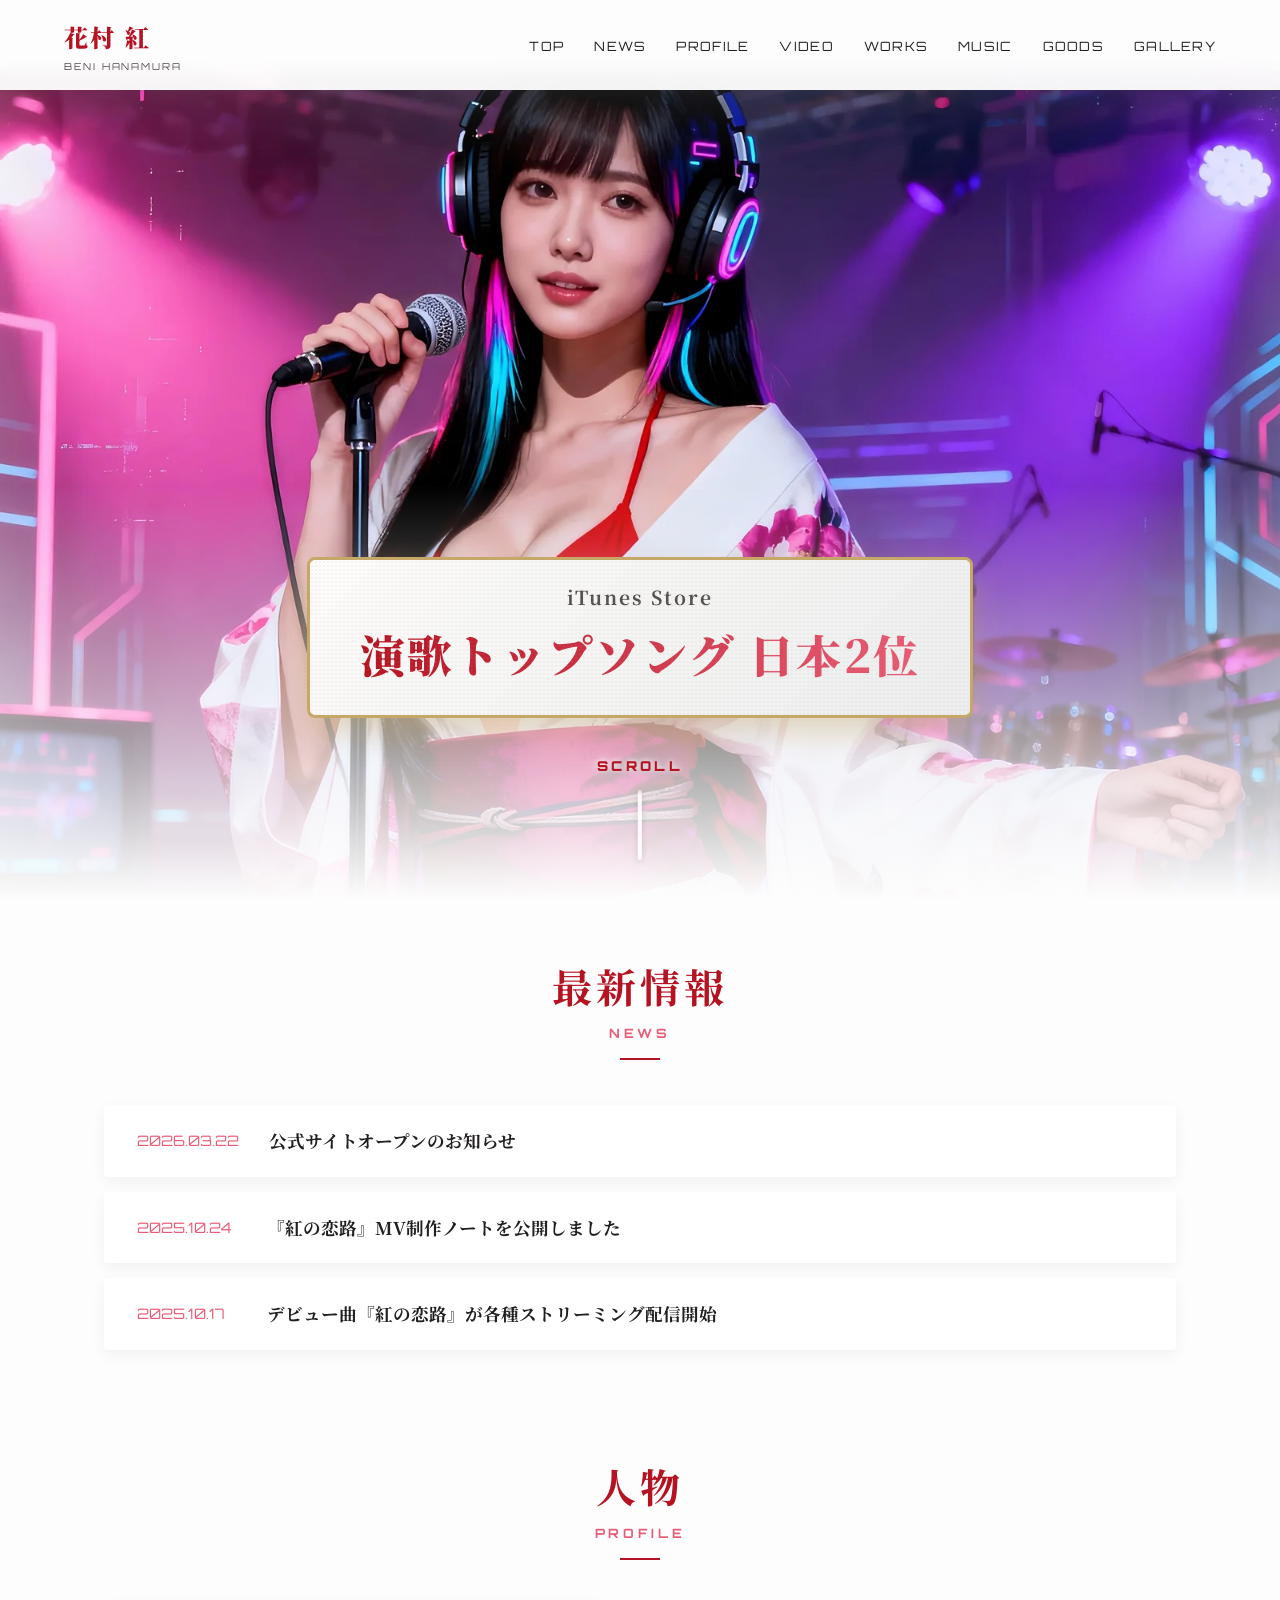
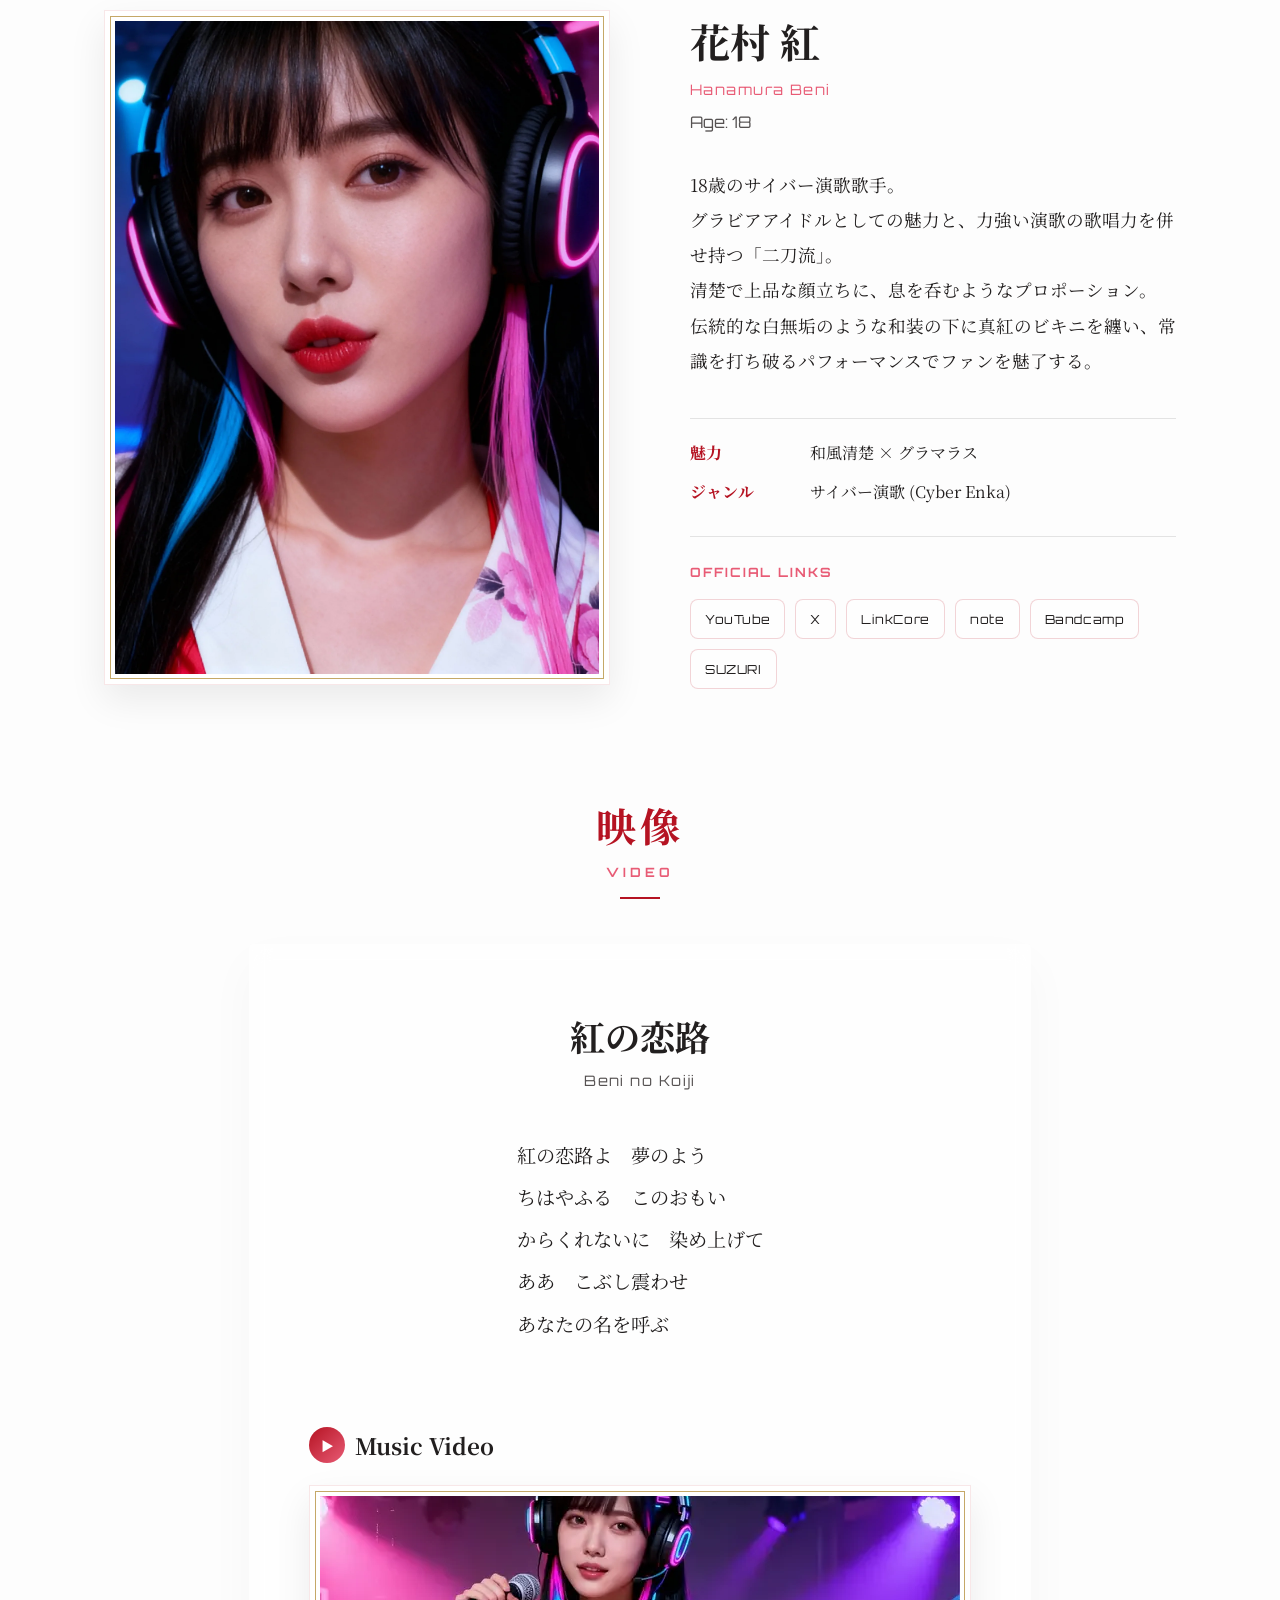
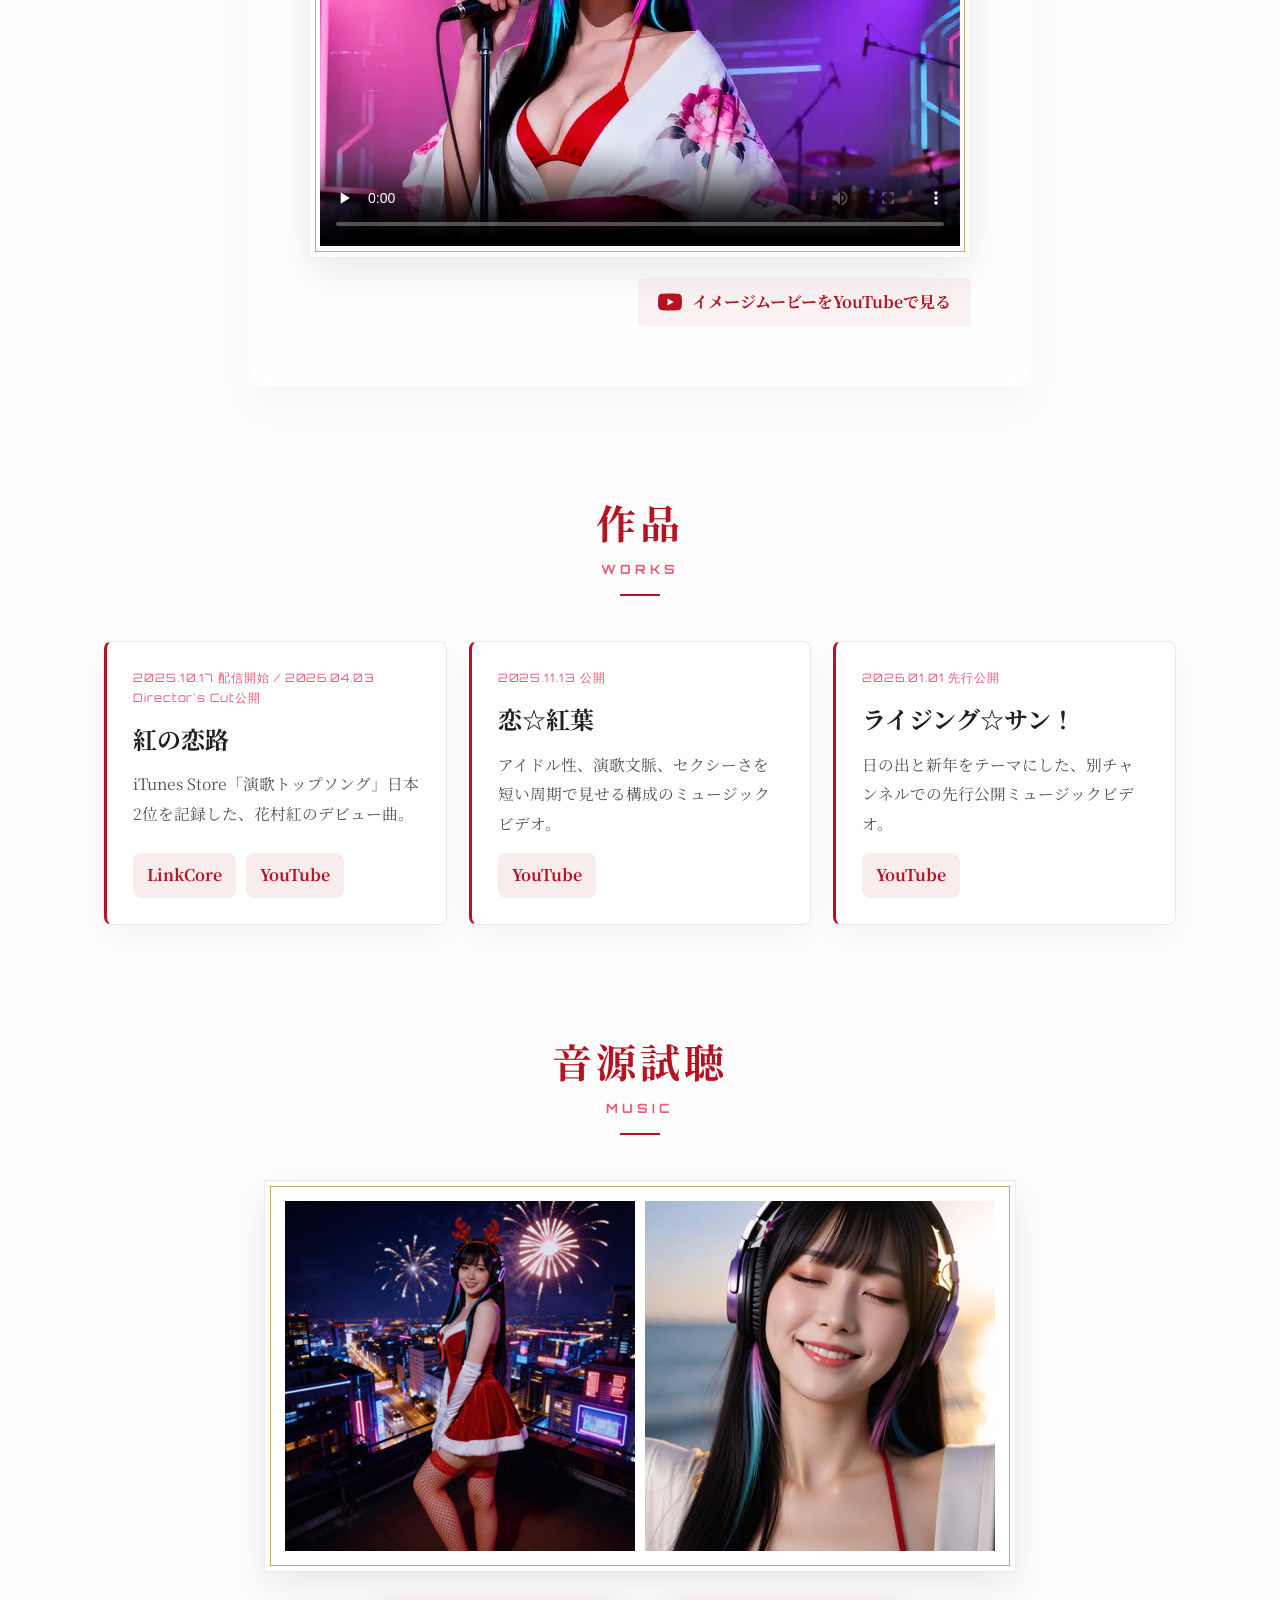
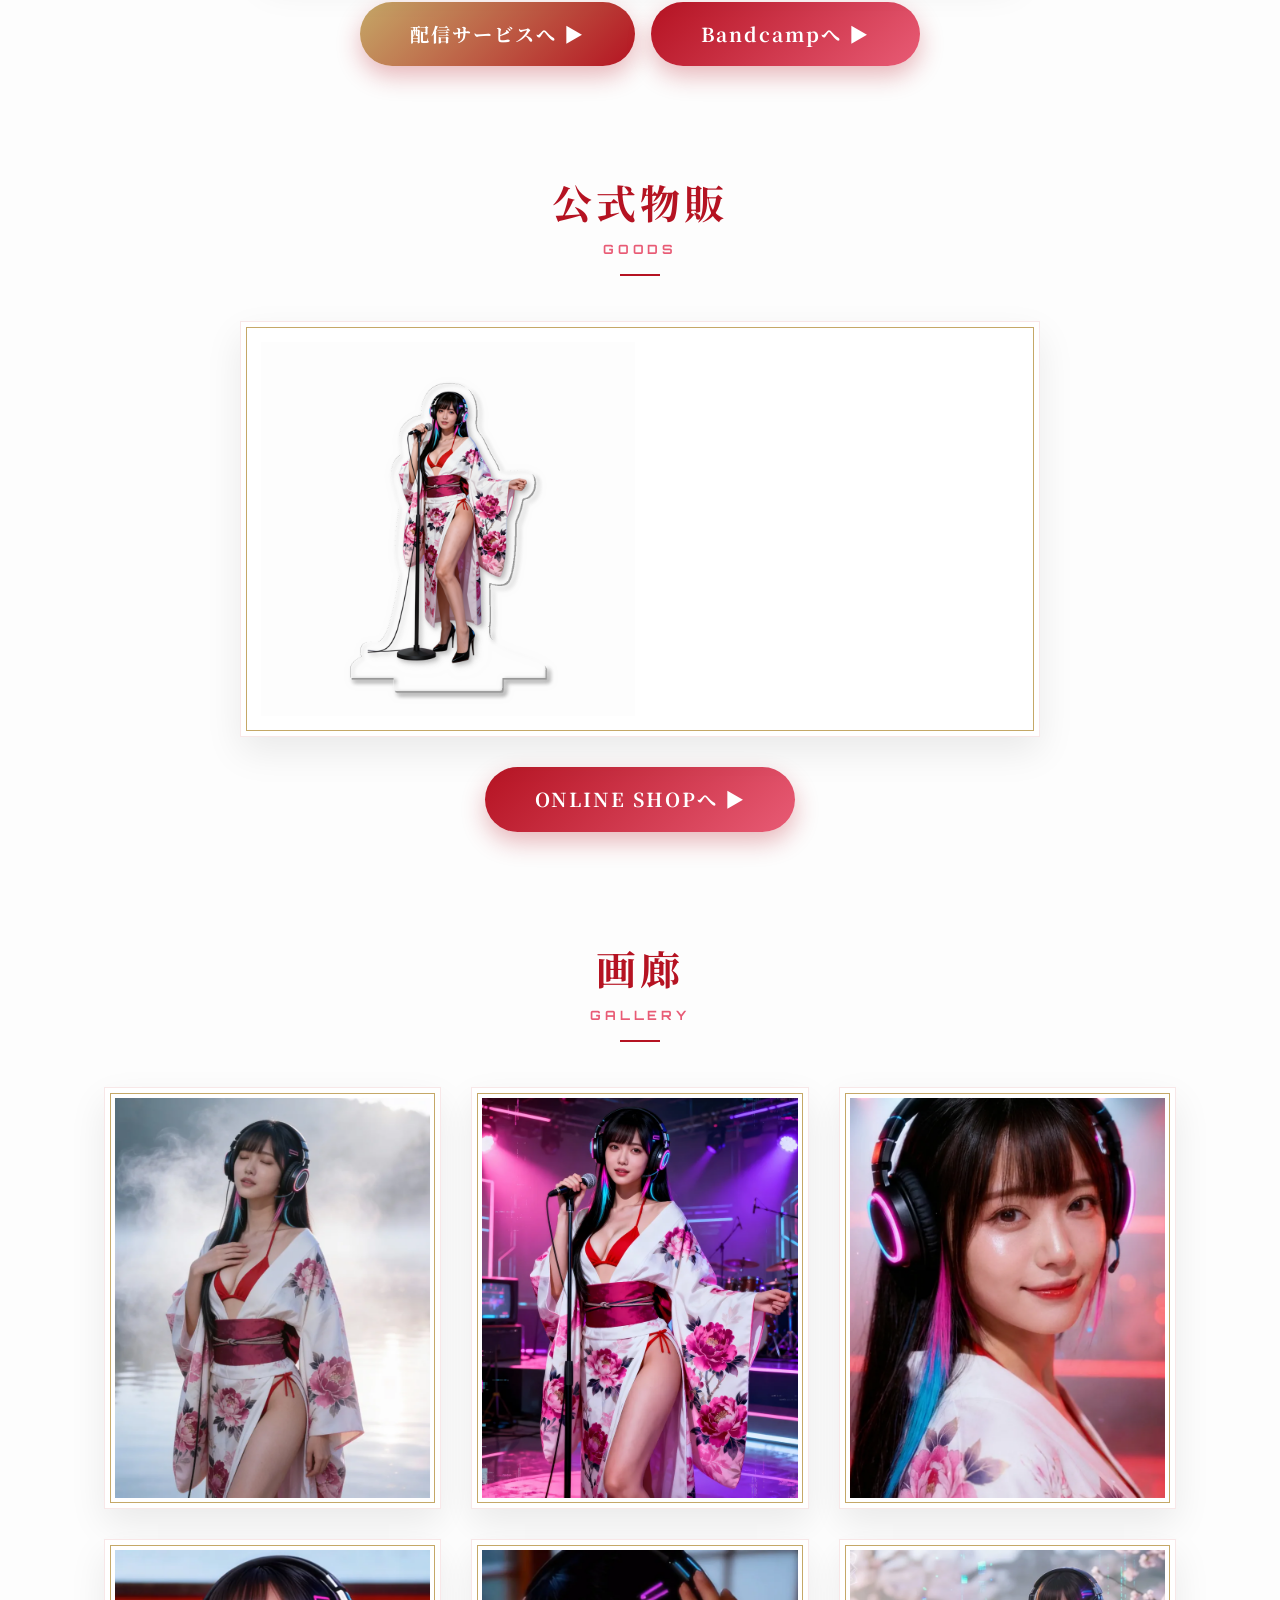
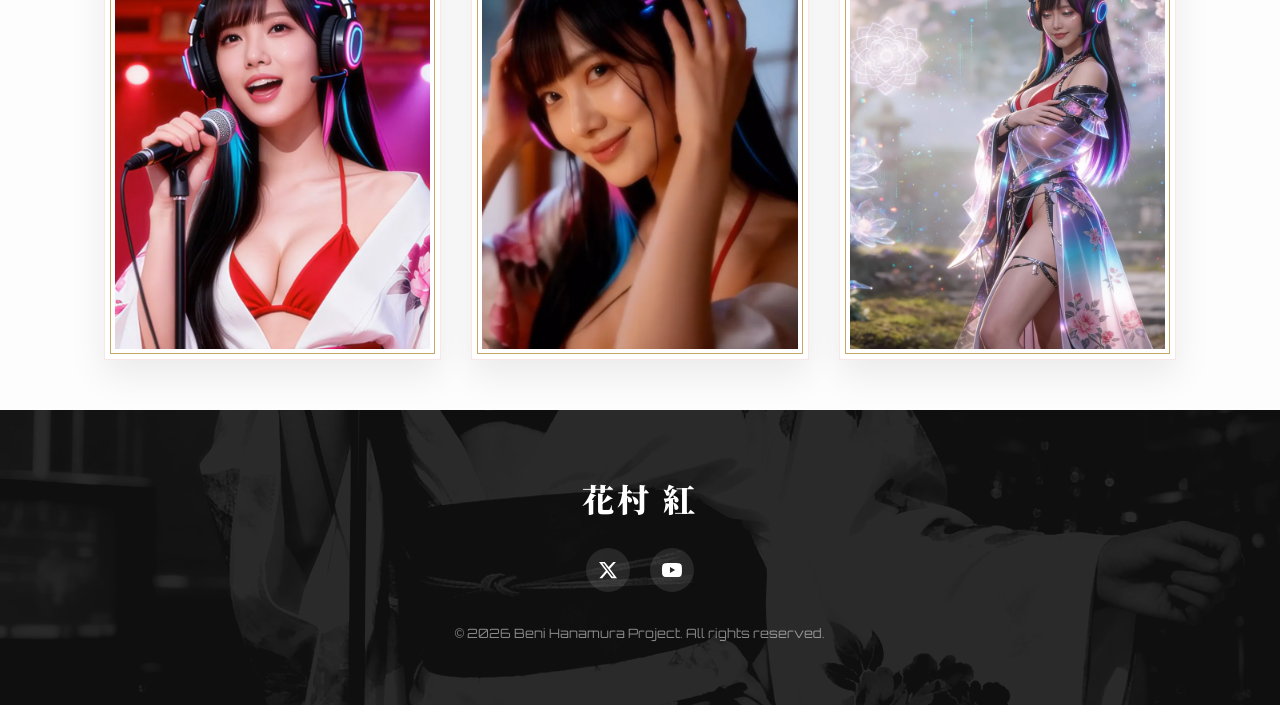
==== commit 3f8a50c4: "Optimize mobile images and defer particles" ====
--- a/index.html
+++ b/index.html
@@ -14,7 +14,7 @@
     <link rel="icon" type="image/png" sizes="16x16" href="images/favicon/favicon-16x16.png">
     <link rel="manifest" href="manifest.json">
     <meta name="theme-color" content="#ffffff">
-    <link rel="preload" as="image" href="images/beni_hanamura_KV_mobile.webp" type="image/webp" media="(max-width: 768px)">
+    <link rel="preload" as="image" href="images/beni_hanamura_KV_mobile.webp" type="image/webp" media="(max-width: 768px)" fetchpriority="high">
     
     <!-- OGP / Twitter Card for SEO -->
     <meta property="og:type" content="website">
@@ -233,7 +233,7 @@
     </script>
     <noscript><link href="https://fonts.googleapis.com/css2?family=Noto+Serif+JP:wght@300;400;700;900&family=Orbitron:wght@400;700;900&display=swap" rel="stylesheet"></noscript>
     
-    <link rel="stylesheet" href="css/style.css?v=5">
+    <link rel="stylesheet" href="css/style.css?v=6">
 </head>
 <body>
     <!-- 白いシルクのような流れる背景と、花びらを降らせるキャンバス -->
@@ -369,7 +369,10 @@
                 <div class="profile-grid">
                     <div class="profile-image-col">
                         <div class="profile-image-wrapper image-frame">
-                            <img src="images/profile/profile.webp" alt="花村紅 プロフィール" loading="lazy" decoding="async" width="1726" height="2301">
+                            <picture>
+                                <source media="(max-width: 768px)" srcset="images/profile/profile_960.webp" type="image/webp">
+                                <img src="images/profile/profile.webp" alt="花村紅 プロフィール" loading="lazy" decoding="async" width="1726" height="2301">
+                            </picture>
                         </div>
                     </div>
                     <div class="profile-text-col">
@@ -436,7 +439,7 @@
                                 <span class="mv-title-icon">▶</span> Music Video
                             </h3>
                             <div class="mv-video-wrapper image-frame">
-                                <video controls preload="none" poster="images/kurenai_no_koiji_poster_960.webp" width="1280" height="720">
+                                <video controls preload="none" poster="images/kurenai_no_koiji_poster_640.webp" width="1280" height="720">
                                     <source src="images/MVclip/紅の恋路_websiteカット.mp4" type="video/mp4">
                                     お使いのブラウザは動画再生に対応していません。
                                 </video>
@@ -599,7 +602,7 @@
     </footer>
 
     <!-- フット・スクリプト類 -->
-    <script src="js/particles.js?v=2"></script>
+    <script src="js/particles.js?v=3"></script>
     <script src="js/script.js?v=2"></script>
 
     <!-- News Modal -->
--- a/css/style.css
+++ b/css/style.css
@@ -164,6 +164,12 @@
     display: block;
 }
 
+.image-frame picture {
+    display: block;
+    width: 100%;
+    height: 100%;
+}
+
 
 /* ヘッダーは常に白背景で固定（透明状態を廃止） */
 .header {
@@ -422,18 +428,20 @@
 .scroll-line::before {
     content: '';
     position: absolute;
-    top: -100%;
+    top: 0;
     left: 0;
     width: 100%;
     height: 100%;
     background: var(--color-botan-red);
     box-shadow: 0 0 8px rgba(181, 19, 34, 0.8);
+    transform: translateY(-100%);
+    will-change: transform;
     animation: scrollLine 2s cubic-bezier(0.8, 0, 0.2, 1) infinite;
 }
 
 @keyframes scrollLine {
-    0% { top: -100%; }
-    100% { top: 100%; }
+    0% { transform: translateY(-100%); }
+    100% { transform: translateY(100%); }
 }
 
 /* ==================================
@@ -1149,6 +1157,10 @@
     .gallery-grid { grid-template-columns: 1fr; }
     .nav { display: none; }
 
+    .silk-background {
+        animation: none;
+    }
+
     /* スマホではヘッダーが少し小さいので余白調整 */
     .main-content {
         padding-top: 60px;
